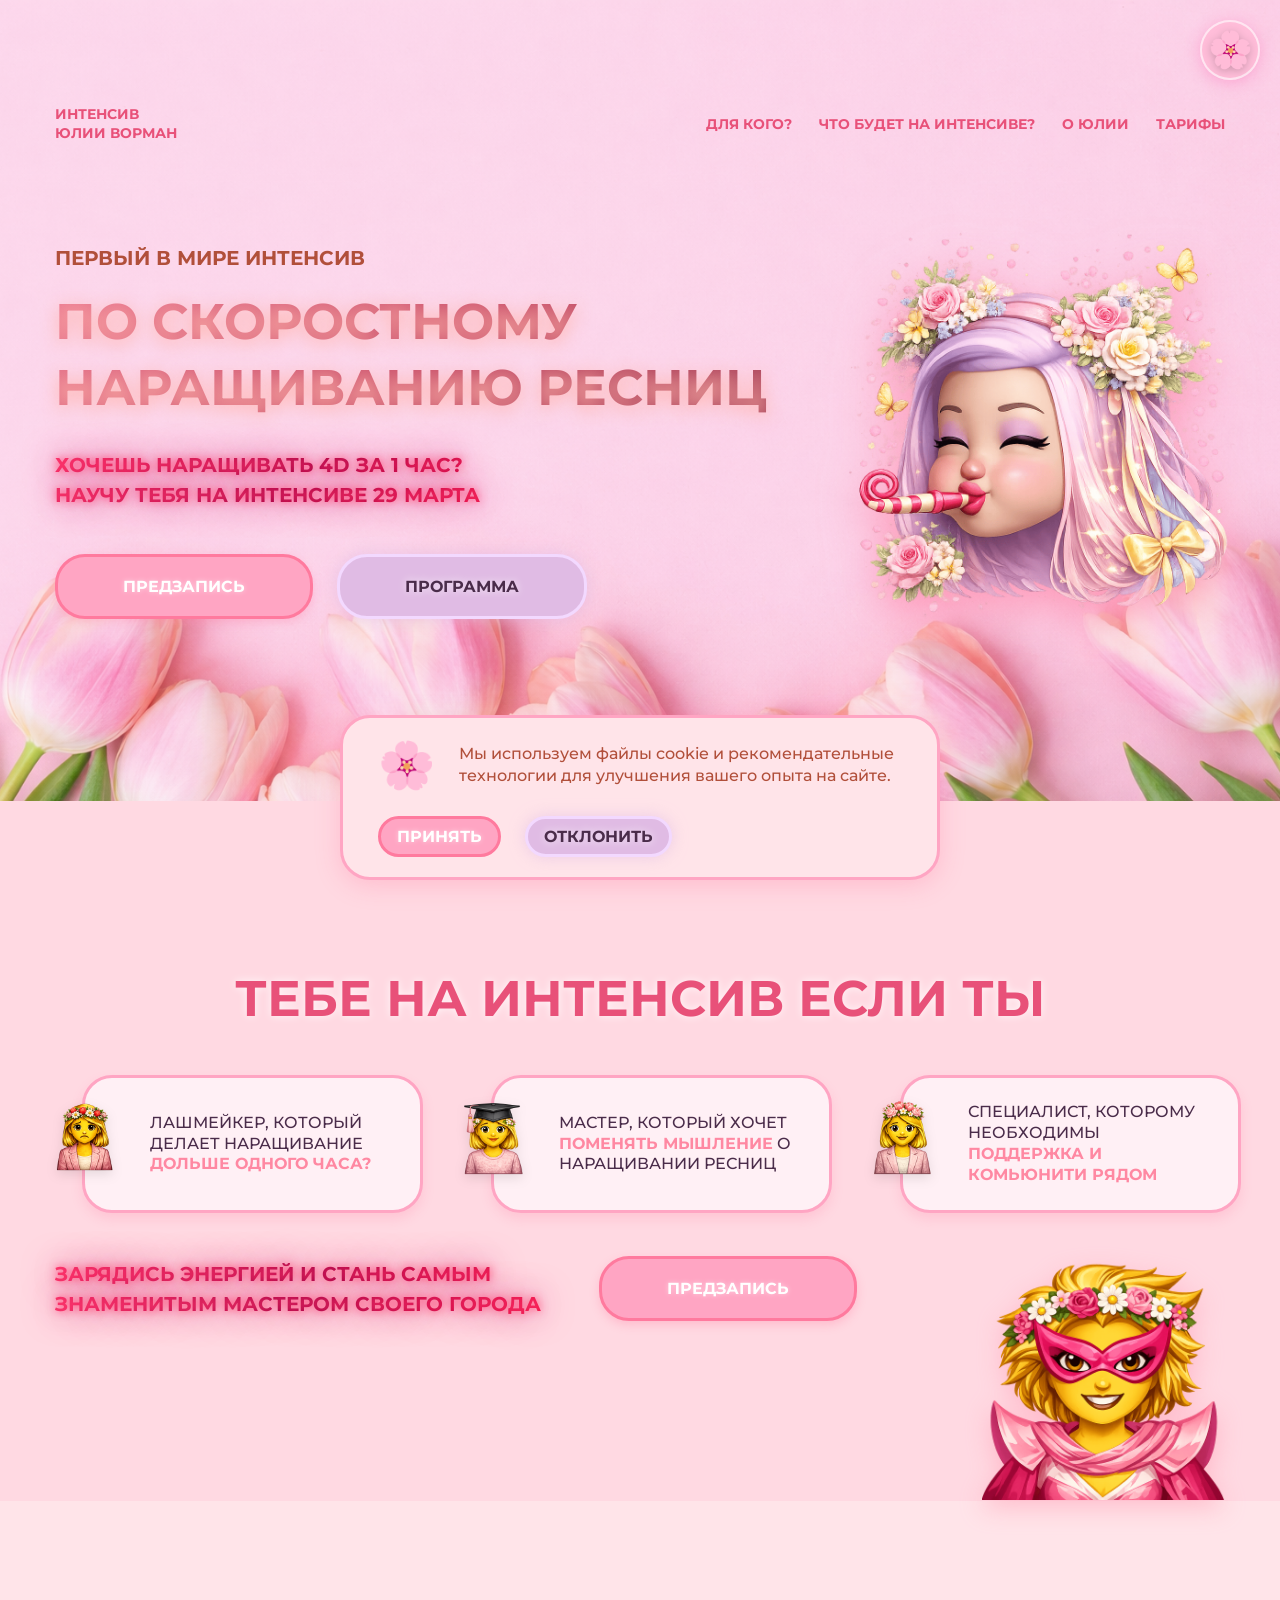
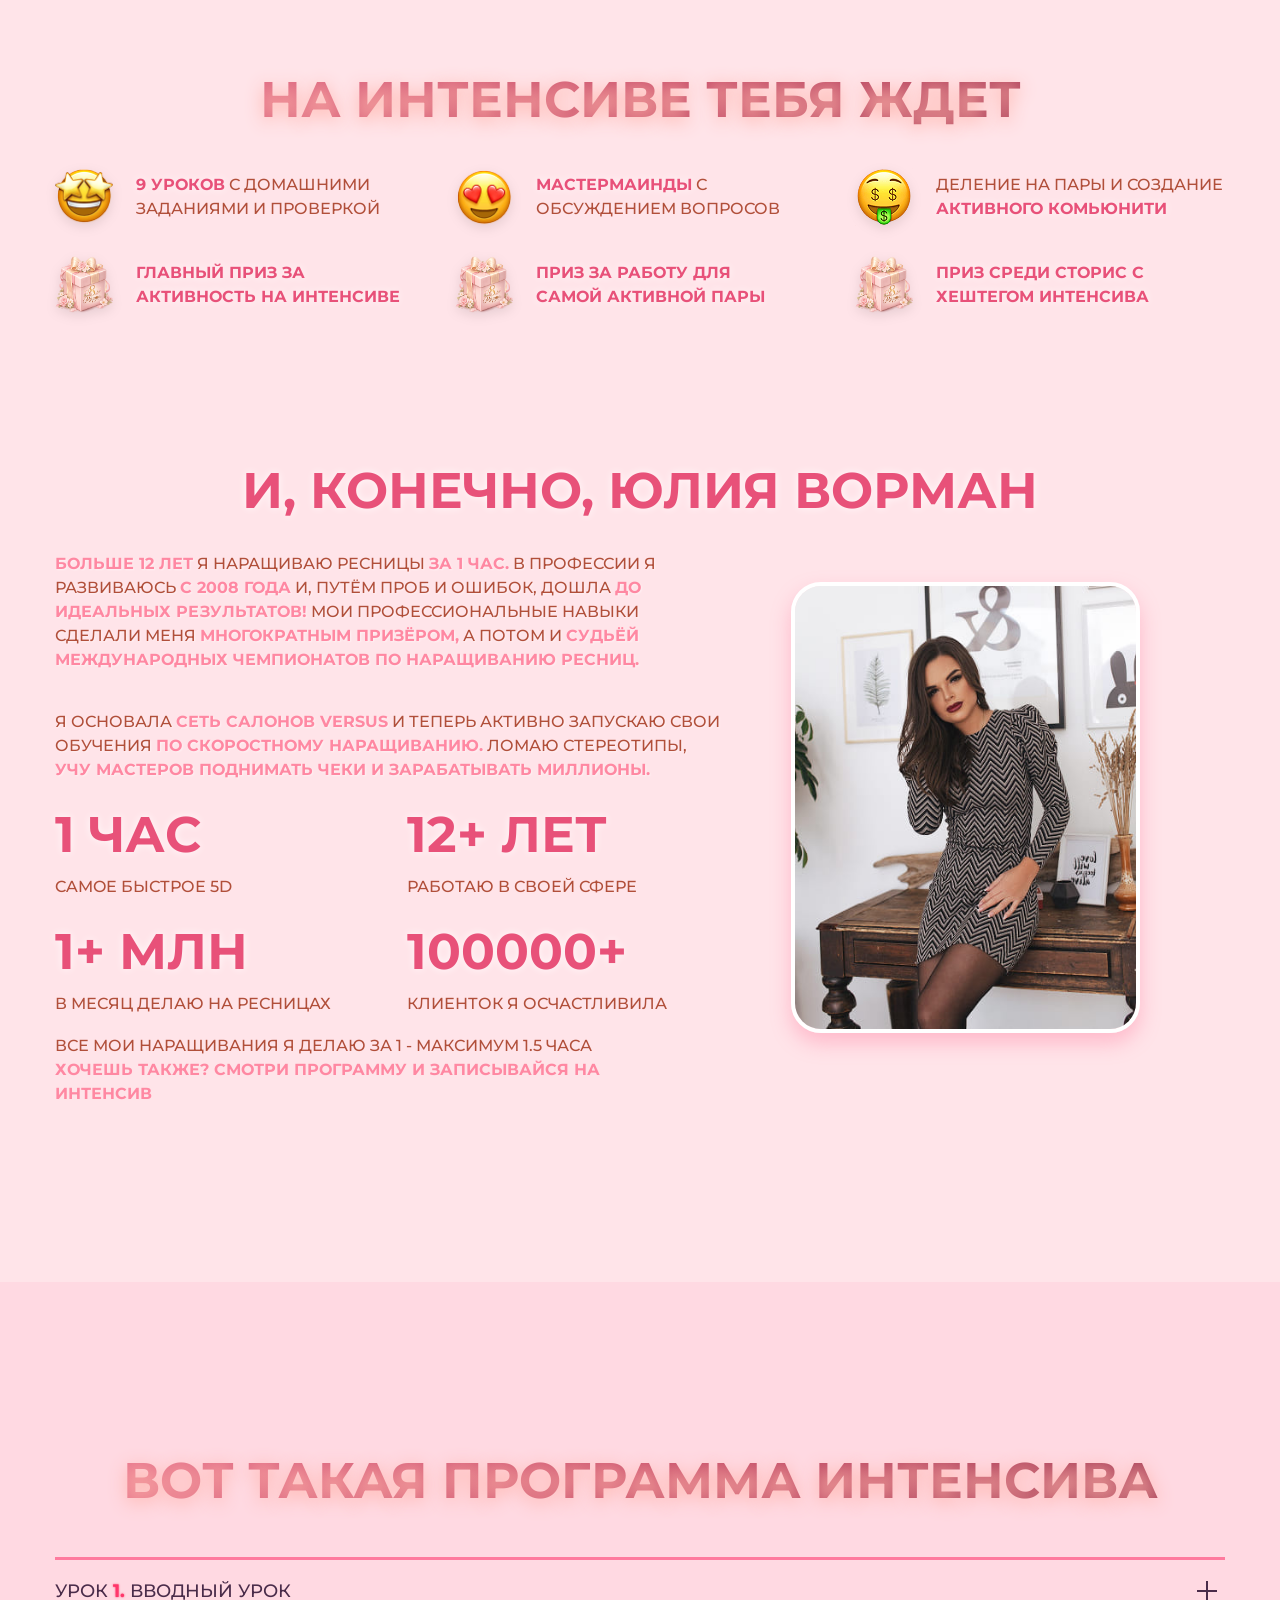
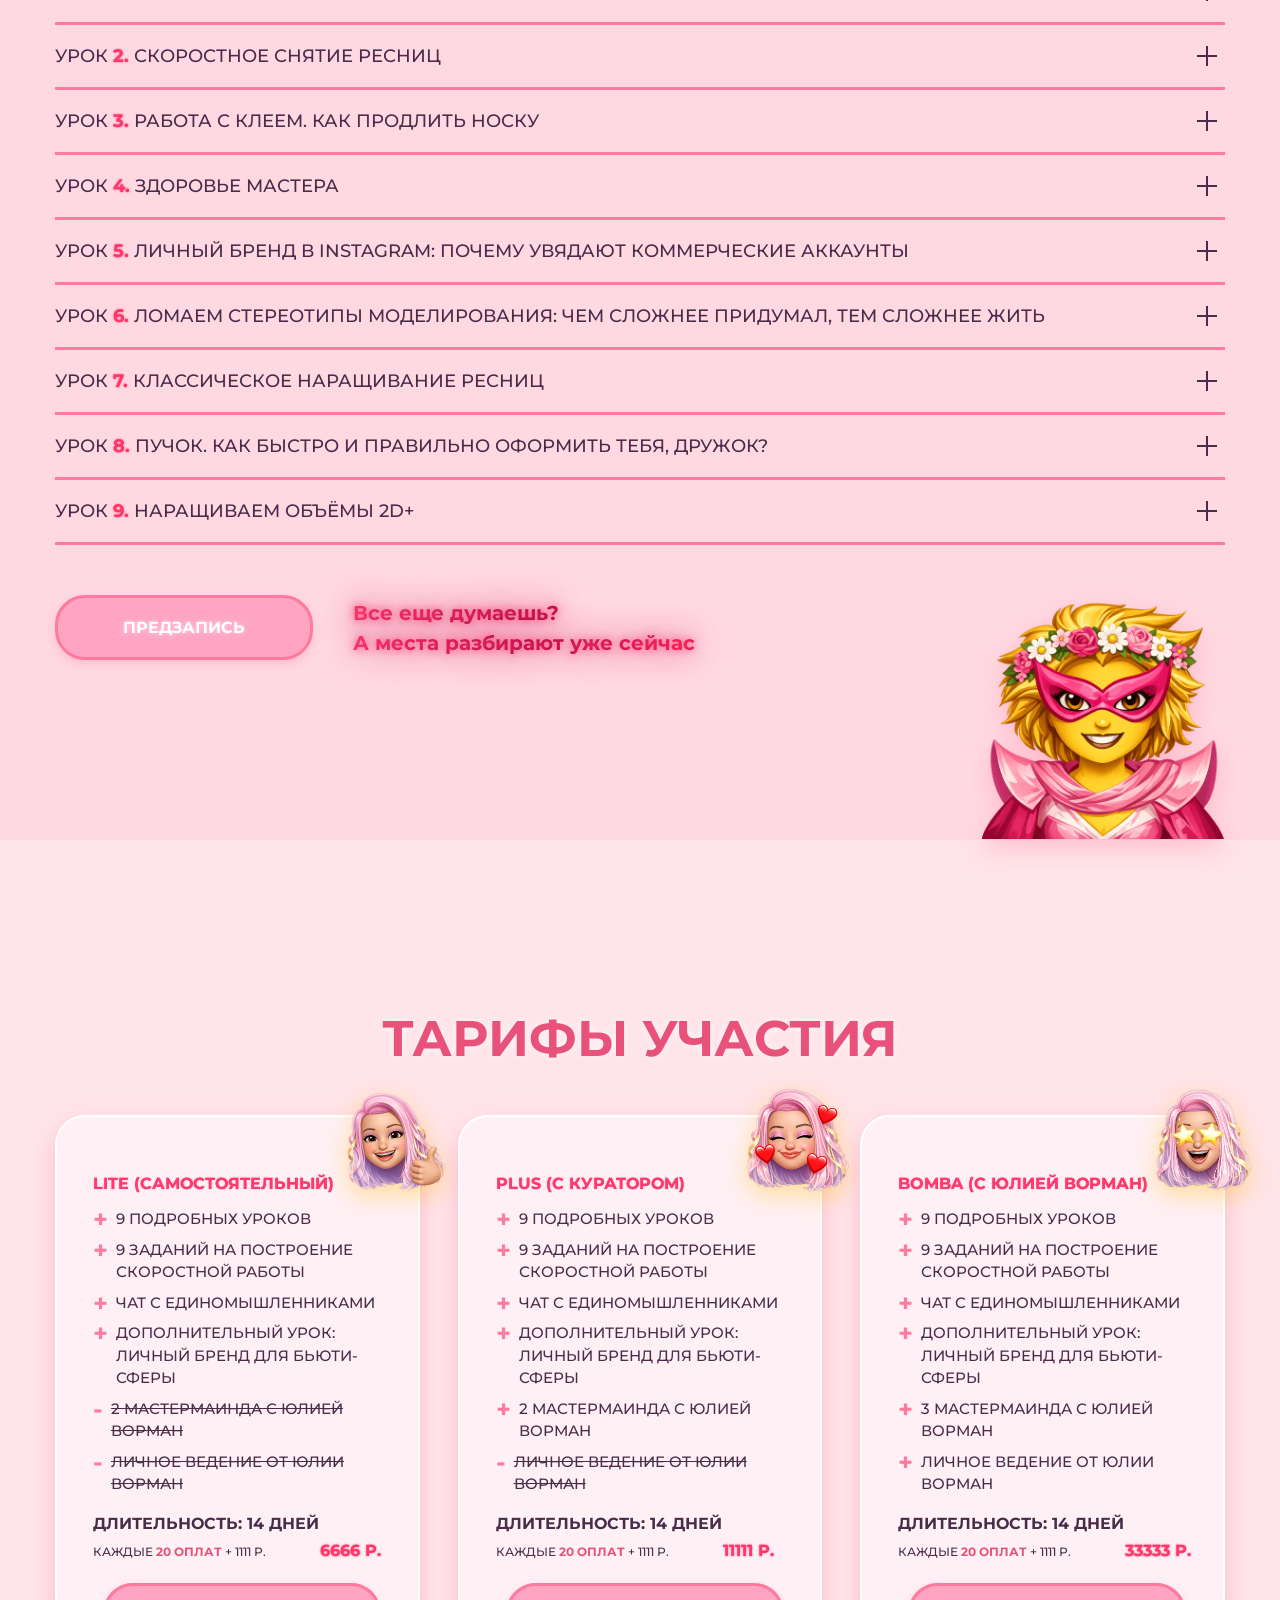
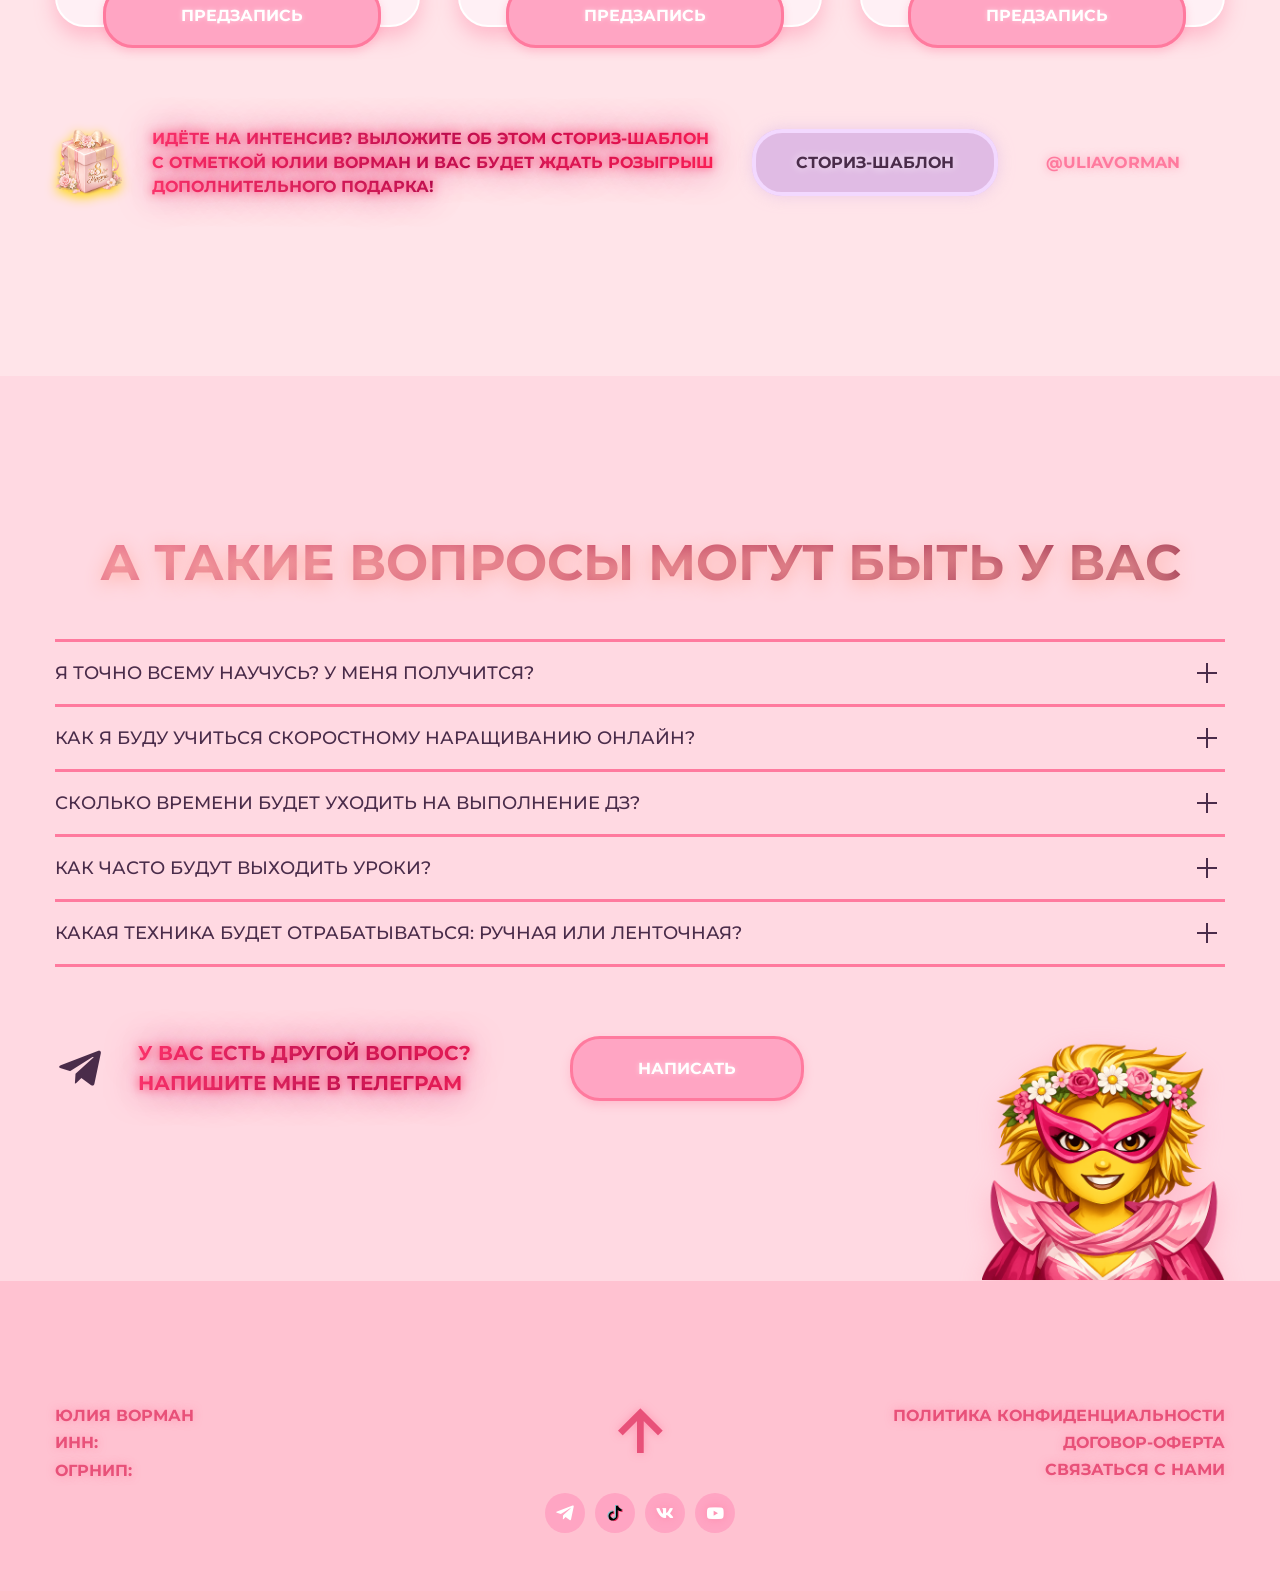
==== index.html @ 2db83fdb "Initial commit" ====
<!DOCTYPE html>
<html lang="ru">
<head>
    <meta charset="UTF-8">
    <meta name="viewport" content="width=device-width, initial-scale=1.0, viewport-fit=cover">

    <!-- Для iOS -->
    <meta name="apple-mobile-web-app-capable" content="yes">
    <meta name="apple-mobile-web-app-status-bar-style" content="black-translucent">
    
    <!-- Для Android -->
    <meta name="theme-color" content="#FCD6EC" media="(prefers-color-scheme: light)">
    <meta name="theme-color" content="#FCD6EC" media="(prefers-color-scheme: dark)">

    <title>Онлайн-интенсив по наращиванию ресниц</title>

    <!-- Favicon -->
    <link rel="icon" type="image/png" href="./images/icons/favicon-96x96.png" sizes="96x96" />
    <link rel="icon" type="image/svg+xml" href="./images/icons/favicon.svg" />
    <link rel="shortcut icon" href="./images/icons/favicon.ico" />
    <link rel="apple-touch-icon" sizes="180x180" href="./images/icons/apple-touch-icon.png" />
    <link rel="manifest" href="./images/icons/site.webmanifest" />

    <!-- Для иконок с сайта Boxicons -->
    <link href='https://unpkg.com/boxicons@2.1.4/css/boxicons.min.css' rel='stylesheet'>
    
    <!-- Подключенные файлы CSS -->
    <link rel="stylesheet" href="css/style.css">
    <link rel="stylesheet" href="css/media.css">
</head>
<body>

    <!-- Анимация загрузки -->
    <div class="preloader">
        <div class="mascara-container">
            
            <div class="mascara-bottle"></div>
            
            
            <div class="mascara-cap"></div>
            
            
            <div class="mascara-brush">
                <div class="brush-handle">
                    <div class="brush-head"></div>
                    <div class="brush-bristles"></div>
                </div>
            </div>
            
            
            <div class="mascara-drops">
                <div class="drop"></div>
                <div class="drop"></div>
                <div class="drop"></div>
            </div>
            
            
            <div class="loading-text">Наносим тушь...</div>
        </div>
    </div>

    <div class="background-image">
        <div class="image-overlay"></div>
    </div>

    <!-- Шапка -->
    <header class="header" id="header">
        <div class="container">
            <div class="header__wrapper">
                <div class="header__logo">
                    <a href="index.html" class="logo">Интенсив <br class="br"> Юлии Ворман</a>
                </div>

                <!-- Бургер-меню с SVG -->
                <button class="burger-menu" id="burgerMenu" aria-label="Открыть меню">
                    <!-- SVG для меню (бургер) -->
                    <svg class="burger-icon menu-icon" xmlns="http://www.w3.org/2000/svg" height="24" viewBox="0 -960 960 960" width="24">
                        <path d="M120-240v-80h720v80H120Zm0-200v-80h720v80H120Zm0-200v-80h720v80H120Z"/>
                    </svg>
                
                    <!-- SVG для закрытия (крестик) -->
                    <svg class="burger-icon close-icon" xmlns="http://www.w3.org/2000/svg" height="24" viewBox="0 -960 960 960" width="24">
                        <path d="m256-200-56-56 224-224-224-224 56-56 224 224 224-224 56 56-224 224 224 224-56 56-224-224-224 224Z"/>
                    </svg>
                </button>

                <nav class="nav">
                    <ul class="nav__menu">
                        <li class="nav__list"><a href="#for-whom" class="nav__item">Для кого?</a></li>
                        <li class="nav__list"><a href="#program" class="nav__item">Что будет на интенсиве?</a></li>
                        <li class="nav__list"><a href="#about" class="nav__item">О Юлии</a></li>
                        <li class="nav__list"><a href="#pricing" class="nav__item">Тарифы</a></li>
                    </ul>
                </nav>
            </div>
        </div>
    </header>
        
    <!-- Главный экран -->
    <section class="banner">
        <div class="container">
            <div class="banner__info">
                <p class="banner__mini--title">Первый в мире интенсив</p>
                <h1 class="banner__title">По скоростному наращиванию ресниц</h1>
                <p class="banner__desc">Хочешь наращивать 4D за 1 час? Научу тебя на интенсиве 29 марта</p>
                <div class="btn__container">
                    <a href="#pricing" class="button" aria-label="Sign up">Предзапись</a>
                    <a href="#list__lessons" class="btn" aria-label="Program">Программа</a>
                </div>
            </div>

            <div class="banner__img">
                <img src="./images/main/main_MARCH_8_TH/banner_march_8th.png" alt="Happy__woman" class="images" width="1024" height="1024" loading="lazy">
            </div>
        </div>
    </section>
    
    <!-- Для кого? -->
    <section class="for-whom" id="for-whom">
        <div class="container">
            <div class="for-whom__content">
                <h2 class="for-whom__title">Тебе на интенсив если ты</h2>
                <div class="for-whom__content--item">
                
                    <!-- Карточка 1 -->
                    <div class="for-whom__card-wrapper">
                        <div class="for-whom__card">
                            <img src="./images/expectation/expectation_MARCH_8_TH/woman_frowning.png" alt="Печальная девушка" class="for-whom__images" width="84" height="84" loading="lazy">
                            <p class="for-whom__desc">Лашмейкер, который делает наращивание <span class="for-whom__span">дольше одного часа?</span>
                            </p>
                        </div>
                    </div>

                    <!-- Карточка 2 -->
                    <div class="for-whom__card-wrapper">
                        <div class="for-whom__card">
                            <img src="./images/expectation/expectation_MARCH_8_TH/woman_student.png" alt="Студентка" class="for-whom__images" width="84" height="84" loading="lazy">
                            <p class="for-whom__desc">Мастер, который хочет <span class="for-whom__span">поменять мышление</span> о наращивании ресниц
                            </p>
                        </div>
                    </div>

                    <!-- Карточка 3 -->
                    <div class="for-whom__card-wrapper">
                        <div class="for-whom__card">
                            <img src="./images/expectation/expectation_MARCH_8_TH/woman_office-worker.png" alt="Девушка, работающая в офисе" class="for-whom__images" width="84" height="84" loading="lazy">
                            <p class="for-whom__desc">Специалист, которому необходимы <span  class="for-whom__span">поддержка и комьюнити рядом</span>
                            </p>
                        </div>
                    </div>
                </div>
            </div>

            <div class="for-whom__content--items">
                <p class="for-whom__text">Зарядись энергией и стань самым знаменитым мастером своего города</p>
                <a href="#pricing" class="button__for-whom" aria-label="Sign up">Предзапись</a>
                <img src="./images/main/main_MARCH_8_TH/super_woman--march-8th.png" alt="Супер-девушка" class="super__woman--images" loading="lazy" width="243" height="243">
            </div>
        </div>
    </section>

    <!-- Что будет на интенсиве? -->
    <section class="program" id="program">
        <div class="container">
            <div class="program__content">
                <h2 class="program__content--title">На интенсиве тебя ждет</h2>
            
                <!-- ВСЕ элементы в одной grid-сетке -->
                <div class="program__content--menu">
                    <!-- Смайлы -->
                    <div class="program__content--list">
                        <img src="./images/expectation/star_struck.png" alt="Смайлик со звёздочками вместо глаз" class="program__images" width="58" height="58" loading="lazy">
                        <p class="program__desc"><span class="program__span">9 уроков</span> с домашними заданиями и проверкой</p>
                    </div>

                    <div class="program__content--list">
                        <img src="./images/expectation/smiling_with-heart-eyes.png" alt="Смайлик с влюблёнными глазами" class="program__images" width="58" height="58" loading="lazy">
                        <p class="program__desc"><span class="program__span">Мастермаинды</span> с обсуждением вопросов</p>
                    </div>

                    <div class="program__content--list">
                        <img src="./images/expectation/money_mouth-face.png" alt="Смайлик с долларами в глазах" class="program__images" width="58" height="58" loading="lazy">
                        <p class="program__desc">Деление на пары и создание <span class="program__span">активного комьюнити</span></p>
                    </div>

                    <!-- Подарки -->
                    <div class="program__content--list">
                        <img src="./images/pricing_plans/pricing_plans_MARCH_8_TH/gift.png" alt="Коробка подарок" class="program__images" width="58" height="58" loading="lazy">
                        <p class="program__desc"><span class="program__span">Главный приз за активность на интенсиве</span></p>
                    </div>

                    <div class="program__content--list">
                        <img src="./images/pricing_plans/pricing_plans_MARCH_8_TH/gift.png" alt="Коробка подарок" class="program__images" width="58" height="58" loading="lazy">
                        <p class="program__desc"><span class="program__span">Приз за работу для <br>самой активной пары</span></p>
                    </div>

                    <div class="program__content--list">
                        <img src="./images/pricing_plans/pricing_plans_MARCH_8_TH/gift.png" alt="Коробка подарок" class="program__images" width="58" height="58" loading="lazy">
                        <p class="program__desc"><span class="program__span">Приз среди сторис с хештегом интенсива</span></p>
                    </div>
                </div>
            </div>
        </div>
    </section>

    <!-- О Юлии Ворман -->
    <section class="about">
        <div class="container">
            <div class="about__content" id="about">
                <h2 class="about__title">И, конечно, Юлия Ворман</h2>
                <p class="about__text"><span class="about__text--span">Больше 12 лет</span> я наращиваю ресницы <span class="about__text--span">за 1 час.</span> В профессии я развиваюсь <span class="about__text--span">с 2008 года</span> и, путём проб и ошибок, дошла <span class="about__text--span">до идеальных результатов!</span> Мои профессиональные навыки сделали меня <span class="about__text--span">многократным призёром,</span> а потом и <span class="about__text--span">судьёй международных чемпионатов по наращиванию ресниц.</span></p>

                <p class="about__text--item">Я основала <span class="about__text--item--span">сеть салонов VERSUS</span> и теперь активно запускаю свои обучения <span class="about__text--item--span">по скоростному наращиванию.</span> Ломаю стереотипы, <span class="about__text--item--span">учу мастеров поднимать чеки и зарабатывать миллионы.</span></p>

                <div class="indicators">
                    <div class="row">
                        <div class="indicator">
                            <h4 class="indicator_title">1 ЧАС</h4>
                            <p class="indicator_text">CAMOE БЫСТРОЕ 5D</p>
                        </div>
            
                        <div class="indicator">
                            <h4 class="indicator_title">12+ ЛЕТ</h4>
                            <p class="indicator_text">РАБОТАЮ В СВОЕЙ СФЕРЕ</p>
                        </div>
                    </div>
        
                    <div class="row">
                        <div class="indicator">
                            <h4 class="indicator_title">1+ МЛН</h4>
                            <p class="indicator_text">В МЕСЯЦ ДЕЛАЮ НА РЕСНИЦАХ</p>
                        </div>
            
                        <div class="indicator">
                            <h4 class="indicator_title">100000+</h4>
                            <p class="indicator_text">КЛИЕНТОК Я ОСЧАСТЛИВИЛА</p>
                        </div>
                    </div>
                </div>

                <p class="about__text--footer">Все мои наращивания я делаю за 1 - максимум 1.5 часа <span class="about__text--footer--span"><br>Хочешь также? Смотри программу и записывайся на интенсив</span></p>
            </div>
            <img src="./images/main/Maria_Lyadova.jpg" alt="Maria_Lyadova" class="about__main--images" width="399" height="491" loading="lazy">
        </div>
    </section>

    <!-- Лист уроков интенсива -->
    <section class="list__lessons">
        <div class="container">
            <div class="list__lessons__content">
                <h2 class="list__lessons--title">Вот такая программа интенсива</h2>
            </div>

            <div class="accordion" id="list__lessons">
                
                <!-- Урок 1 -->
                <hr class="accordion-item1">
                <div class="accordion-item">
                    <input type="checkbox" id="lesson1" class="accordion-toggle">
                    <label for="lesson1" class="accordion-label">
                        <span class="lesson-title">Урок <span class="lesson--title--number">1.</span> Вводный урок</span>
                        <span class="icon"></span>
                    </label>
                    <div class="accordion-content">
                        <div class="content-wrapper">
                            <p>Проанализируем основные ошибки в оформлении профиля. <br>Научимся создавать качественную аватарку и понятную, привлекающую шапку. <br>Разберем, как организовать хайлайтсы, чтобы они работали на вас.</p>
                        </div>
                    </div>
                </div>
            
                <!-- Урок 2 -->
                <div class="accordion-item">
                    <input type="checkbox" id="lesson2" class="accordion-toggle">
                    <label for="lesson2" class="accordion-label">
                        <span class="lesson-title">Урок <span class="lesson--title--number">2.</span> Скоростное снятие ресниц</span>
                        <span class="icon"></span>
                    </label>
                    <div class="accordion-content">
                        <div class="content-wrapper">
                            <p>Изучим профессиональные средства для безопасного и быстрого снятия ресниц. <br>Освоим технику аккуратного удаления без повреждения натуральных ресниц. <br>Разберем алгоритм действий, который позволит тратить на процедуру минимум времени.</p>
                        </div>
                    </div>
                </div>
            
                <!-- Урок 3 -->
                <div class="accordion-item">
                    <input type="checkbox" id="lesson3" class="accordion-toggle">
                    <label for="lesson3" class="accordion-label">
                        <span class="lesson-title">Урок <span class="lesson--title--number">3.</span> Работа с клеем. Как продлить носку</span>
                        <span class="icon"></span>
                    </label>
                    <div class="accordion-content">
                        <div class="content-wrapper">
                            <p>Разберем виды клея: как выбрать идеальный состав под температуру и влажность в вашем кабинете. <br>Научимся правильной технике нанесения и дозировки клея, чтобы избежать склеек и обеспечить комфорт. <br>Изучим секреты подготовки натуральных ресниц, которые напрямую влияют на долговечность носки.</p>
                        </div>
                    </div>
                </div>
            
                <!-- Урок 4 -->
                <div class="accordion-item">
                    <input type="checkbox" id="lesson4" class="accordion-toggle">
                    <label for="lesson4" class="accordion-label">
                        <span class="lesson-title">Урок <span class="lesson--title--number">4.</span> Здоровье мастера</span>
                        <span class="icon"></span>
                    </label>
                    <div class="accordion-content">
                        <div class="content-wrapper">
                            <p>Составим эргономичное расписание, чтобы избежать выгорания и равномерно распределять нагрузку. <br>Разберем упражнения для разминки спины, шеи и кистей рук до, после и во время процедуры. <br>Поговорим о важности правильного освещения и организации рабочего места для сохранения зрения и осанки.</p>
                        </div>
                    </div>
                </div>
            
                <!-- Урок 5 -->
                <div class="accordion-item">
                    <input type="checkbox" id="lesson5" class="accordion-toggle">
                    <label for="lesson5" class="accordion-label">
                        <span class="lesson-title">Урок <span class="lesson--title--number">5.</span> Личный бренд В Instagram: почему увядают коммерческие аккаунты</span>
                        <span class="icon"></span>
                    </label>
                    <div class="accordion-content">
                        <div class="content-wrapper">
                            <p>Проанализируем главные ошибки: отсутствие личности в аккаунте и безликий контент. <br>Узнаем, как выстроить доверительные отношения с аудиторией через личную историю и экспертизу. <br>Научимся создавать контент-план, который отражает ваш уникальный подход к работе и привлекает идеальных клиентов.</p>
                        </div>
                    </div>
                </div>

                <!-- Урок 6 -->
                <div class="accordion-item">
                    <input type="checkbox" id="lesson6" class="accordion-toggle">
                    <label for="lesson6" class="accordion-label">
                        <span class="lesson-title">Урок <span class="lesson--title--number">6.</span> Ломаем стереотипы моделирования: чем сложнее придумал, тем сложнее жить</span>
                        <span class="icon"></span>
                    </label>
                    <div class="accordion-content">
                        <div class="content-wrapper">
                            <p>Убедимся, что красиво — не значит сложно: как простота в моделировании выигрывает у вычурных дизайнов. <br>Научимся работать с природными данными клиента, чтобы подчеркнуть достоинства, а не маскировать их. <br>Разберем несколько универсальных и эффектных моделей, которые экономят время и всегда смотрятся выигрышно.</p>
                        </div>
                    </div>
                </div>

                <!-- Урок 7 -->
                <div class="accordion-item">
                    <input type="checkbox" id="lesson7" class="accordion-toggle">
                    <label for="lesson7" class="accordion-label">
                        <span class="lesson-title">Урок <span class="lesson--title--number">7.</span> Классическое наращивание ресниц</span>
                        <span class="icon"></span>
                    </label>
                    <div class="accordion-content">
                        <div class="content-wrapper">
                            <p>Отточим идеальную технику изоляции: отработаем движения до автоматизма для безупречного результата. <br>Разберем правила подбора длины и толщины реснички под природные данные клиента. <br>Узнаем, как добиться максимальной чистоты и аккуратности в классическом наращивании, которая ценится больше всего.</p>
                        </div>
                    </div>
                </div>
            
                <!-- Урок 8 -->
                <div class="accordion-item">
                    <input type="checkbox" id="lesson8" class="accordion-toggle">
                    <label for="lesson8" class="accordion-label">
                        <span class="lesson-title">Урок <span class="lesson--title--number">8.</span> Пучок. Как быстро и правильно оформить тебя, дружок?</span>
                        <span class="icon"></span>
                    </label>
                    <div class="accordion-content">
                        <div class="content-wrapper">
                            <p>Освоим несколько техник быстрого формирования ровного и аккуратного пучка без растрепывания. <br>Разберем частые ошибки при работе с объемом, которые приводят к склейкам и дискомфорту. <br>Научимся правильно подбирать пучки по длине и изгибу для создания гармоничного и естественного взгляда.</p>
                        </div>
                    </div>
                </div>
            
                <!-- Урок 9 -->
                <div class="accordion-item">
                    <input type="checkbox" id="lesson9" class="accordion-toggle">
                    <label for="lesson9" class="accordion-label">
                        <span class="lesson-title">Урок <span class="lesson--title--number">9.</span> Наращиваем объёмы 2D+</span>
                        <span class="icon"></span>
                    </label>
                    <div class="accordion-content">
                        <div class="content-wrapper">
                            <p>Узнаем, как работать с несколькими ресничками одновременно, сохраняя идеальную изоляцию и легкость. <br>Разберем схемы постановки объемов для разных форм глаз, чтобы результат выглядел опрятно. <br>Научимся контролировать расход материалов и время процедуры, чтобы работа с объемами была рентабельной.</p>
                        </div>
                    </div>
                </div>
            </div>

            <div class="list__lessons__content--items">
                <a href="#pricing" class="button__for-whom" aria-label="Sign up">Предзапись</a>
                <p class="list__lessons__desc">Все еще думаешь? <br> А места разбирают уже сейчас</p>
                <img src="./images/main/main_MARCH_8_TH/super_woman--march-8th.png" alt="Супер-девушка" class="super__woman--images" loading="lazy" width="243" height="243">
            </div>
        </div>
    </section>

    <!-- Тарифы -->
    <section class="pricing">
        <div class="container">
            <div class="pricing__content">
                <h2 class="pricing__title">Тарифы участия</h2>
            </div>
            <div class="pricing__content--item">
                <div class="pricing__content__card--wrapper">
                    <div class="pricing__content--card" id="pricing">
                        <h3 class="pricing__content__card--title">Lite (самостоятельный)</h3>
                        <p class="pricing__content--desc"><span class="pricing__content--span">+</span> 9 подробных уроков</p>

                        <p class="pricing__content--desc"><span class="pricing__content--span">+</span> 9 заданий на построение скоростной работы</p>

                        <p class="pricing__content--desc"><span class="pricing__content--span">+</span> чат с единомышленниками</p>

                        <p class="pricing__content--desc"><span class="pricing__content--span">+</span> дополнительный урок: личный бренд для бьюти-сферы</p>

                        <p class="pricing__content--desc"><span class="pricing__content--span">-</span> <s>2 мастермаинда с Юлией Ворман</s></p>

                        <p class="pricing__content--desc"><span class="pricing__content--span">-</span> <s>личное ведение от Юлии Ворман</s></p>

                        <p class="pricing__content--duration">Длительность: 14 дней</p>
                        <div class="pricing__price-block">
                            <p class="pricing__content--condition">Каждые <span class="pricing__content__condition--span"> 20 оплат</span> + 1111 Р.</p>
                            <p class="pricing__content--price"><strong>6666 Р.</strong></p>
                        </div>
                        <div class="pricing__button-spacer"><a href="pre_recording.html?tariff=lite" class="pricing__content--button" target="_blank">Предзапись</a></div>
                        <img src="./images/pricing_plans/pricing_plans_MARCH_8_TH/woman_with-class-face.png" alt="woman_with-class-face" class="pricing__content--images" loading="lazy" width="128" height="128">
                    </div>

                    <div class="pricing__content--card">
                        <h3 class="pricing__content__card--title">Plus (с куратором)</h3>
                        <p class="pricing__content--desc"><span class="pricing__content--span">+</span> 9 подробных уроков</p>

                        <p class="pricing__content--desc"><span class="pricing__content--span">+</span> 9 заданий на построение скоростной работы</p>

                        <p class="pricing__content--desc"><span class="pricing__content--span">+</span> чат с единомышленниками</p>

                        <p class="pricing__content--desc"><span class="pricing__content--span">+</span> дополнительный урок: личный бренд для бьюти-сферы</p>

                        <p class="pricing__content--desc"><span class="pricing__content--span">+</span> 2 мастермаинда с Юлией Ворман</p>

                        <p class="pricing__content--desc"><span class="pricing__content--span">-</span> <s>личное ведение от Юлии Ворман</s></p>

                        <p class="pricing__content--duration">Длительность: 14 дней</p>
                        <div class="pricing__price-block">
                            <p class="pricing__content--condition">Каждые <span class="pricing__content__condition--span"> 20 оплат</span> + 1111 Р.</p>
                            <p class="pricing__content--price"><strong>11111 Р.</strong></p>
                        </div>
                        <div class="pricing__button-spacer"><a href="pre_recording.html?tariff=plus" class="pricing__content--button" target="_blank">Предзапись</a></div>
                        <img src="./images/pricing_plans/pricing_plans_MARCH_8_TH/woman_with-heart-eyes.png" alt="woman_with-heart-eyes" class="pricing__content--images" loading="lazy" width="128" height="128">
                    </div>

                    <div class="pricing__content--card">
                        <h3 class="pricing__content__card--title">Bomba (с Юлией Ворман)</h3>
                        <p class="pricing__content--desc"><span class="pricing__content--span">+</span> 9 подробных уроков</p>

                        <p class="pricing__content--desc"><span class="pricing__content--span">+</span> 9 заданий на построение скоростной работы</p>

                        <p class="pricing__content--desc"><span class="pricing__content--span">+</span> чат с единомышленниками</p>

                        <p class="pricing__content--desc"><span class="pricing__content--span">+</span> дополнительный урок: личный бренд для бьюти-сферы</p>

                        <p class="pricing__content--desc"><span class="pricing__content--span">+</span> 3 мастермаинда с Юлией Ворман</p>

                        <p class="pricing__content--desc"><span class="pricing__content--span">+</span> личное ведение от Юлии Ворман</p>

                        <p class="pricing__content--duration">Длительность: 14 дней<p>
                        <div class="pricing__price-block">
                            <p class="pricing__content--condition">Каждые <span class="pricing__content__condition--span"> 20 оплат</span> + 1111 Р.</p>
                            <p class="pricing__content--price"><strong>33333 Р.</strong></p>
                        </div>
                        <div class="pricing__button-spacer"><a href="pre_recording.html?tariff=bomba" class="pricing__content--button" target="_blank">Предзапись</a></div>
    
                        <img src="./images/pricing_plans/pricing_plans_MARCH_8_TH/woman_with-star_stuck-face.png" alt="woman_with-star_stuck-face" class="pricing__content--images" loading="lazy" width="128" height="128">
                    </div>
                </div>
            </div>
            <div class="pricing__content--stories">
                <img src="./images/pricing_plans/pricing_plans_MARCH_8_TH/gift.png" alt="Gift" class="pricing__content__images--gift" loading="lazy" width="66" height="66">
                <p class="pricing__content__stories--text">Идёте на интенсив? Выложите об этом сториз-шаблон с отметкой Юлии Ворман и вас будет ждать розыгрыш дополнительного подарка!</p>
                
                <div class="container__stories">
                    <a href="https://vk.com/uliavorman" class="btn__stories" aria-label="Stories-pattern" target="_blank">сториз-шаблон</a>
                    <a href="https://web.telegram.org/a/#382155805" class="short__name" target="_blank">@ULIAVORMAN</a>
                </div>
            </div>
        </div>
    </section>

    <!-- А такие вопросы могут возникнуть у вас -->
    <section class="questions">
        <div class="container">
            <div class="questions__content">
                <h2 class="questions__title">А такие вопросы могут быть у вас</h2>
            </div>

            <div class="questions__accordion" id="list__questions">
                
                <!-- Вопрос 1 -->
                <hr class="accordion-item1">
                <div class="accordion-item">
                    <input type="checkbox" id="question1" class="accordion-toggle">
                    <label for="question1" class="accordion-label">
                        <span class="question-title">Я точно всему научусь? У меня получится?</span>
                        <span class="icon"></span>
                    </label>
                    <div class="accordion-content">
                        <div class="content-wrapper">
                            <p>Да, конечно, если будешь выполнять все домашние задания в моменте, так же будешь действовать всем указаниям, потому что все очень важно. Так же мы поможем и направим для поисков своего предназначения с помощью нашего ведущего астролога.</p>
                        </div>
                    </div>
                </div>
            
                <!-- Вопрос 2 -->
                <div class="accordion-item">
                    <input type="checkbox" id="question2" class="accordion-toggle">
                    <label for="question2" class="accordion-label">
                        <span class="question-title">Как я буду учиться скоростному наращиванию онлайн?</span>
                        <span class="icon"></span>
                    </label>
                    <div class="accordion-content">
                        <div class="content-wrapper">
                            <p>Обучение проходит онлайн в личном кабинете: изучаешь уроки, выполняешь практические задания на моделях и отправляешь нам на проверку. Мы даем обратную связь, исправляем ошибки и помогаем на каждом этапе. Для результата важно следовать рекомендациям и делать задания вовремя. Дополнительно поддержим твое развитие через консультации астролога для раскрытия потенциала.</p>
                        </div>
                    </div>
                </div>
            
                <!-- Вопрос 3 -->
                <div class="accordion-item">
                    <input type="checkbox" id="question3" class="accordion-toggle">
                    <label for="question3" class="accordion-label">
                        <span class="question-title">Сколько времени будет уходить на выполнение дз?</span>
                        <span class="icon"></span>
                    </label>
                    <div class="accordion-content">
                        <div class="content-wrapper">
                            <p>На каждый урок, для выполнения дз будут предоставлены сутки.</p>
                        </div>
                    </div>
                </div>
            
                <!-- Вопрос 4 -->
                <div class="accordion-item">
                    <input type="checkbox" id="question4" class="accordion-toggle">
                    <label for="question4" class="accordion-label">
                        <span class="question-title">Как часто будут выходить уроки?</span>
                        <span class="icon"></span>
                    </label>
                    <div class="accordion-content">
                        <div class="content-wrapper">
                            <p>Каждый урок будет выходить в 12:00 (мск) Каждый день.</p>
                        </div>
                    </div>
                </div>
            
                <!-- Вопрос 5 -->
                <div class="accordion-item">
                    <input type="checkbox" id="question5" class="accordion-toggle">
                    <label for="question5" class="accordion-label">
                        <span class="question-title">Какая техника будет отрабатываться: ручная или ленточная?</span>
                        <span class="icon"></span>
                    </label>
                    <div class="accordion-content">
                        <div class="content-wrapper">
                            <p>Отрабатывается ручная техника — это золотой стандарт для качественного и долговечного наращивания. Ленточная техника (пучками) изучается отдельно как дополнительный навык, но в основе обучения — мастерство ручного Volume. Такой подход гарантирует безупречный результат и профессиональный рост.</p>
                        </div>
                    </div>
                </div>
            </div>
            <div class="for-whom__content--items">
                <a href="https://web.telegram.org/a/#382155805" target="_blank"><i class='bx bxl-telegram'></i></a>
                <p class="questions__text">У вас есть другой вопрос? Напишите мне в телеграм</p>
                <a href="https://web.telegram.org/a/#382155805" class="button__for-whom" aria-label="Write" target="_blank">Написать</a>
                <img src="./images/main/main_MARCH_8_TH/super_woman--march-8th.png" alt="Супер-девушка" class="super__woman--images" loading="lazy"
                width="243" height="243">
            </div>
        </div>
    </section>

    <!-- Подвал -->
    <footer class="footer">
        <div class="container">
            <div class="footer__content">
                <!-- Левый блок -->
                <div class="footer__content--item">
                    <a href="index.html" class="footer__logo">Юлия Ворман</a>
                    <p class="inn">ИНН:</p>
                    <p class="ORRNIP">ОГРНИП:</p>
                </div>

                <!-- Центральный блок со стрелкой и иконками -->
                <div class="footer__center">
                    <!-- Стрелка вверх -->
                    <div class="up__button">
                        <a href="#header" class="up__link">
                            <i class='bx bx-up-arrow-alt'></i>
                        </a>
                    </div>
                
                    <!-- Иконки соцсетей -->
                    <div class="social__icons">
                        <a href="https://web.telegram.org/a/#382155805" class="telegram" target="_blank">
                            <?xml version="1.0" encoding="utf-8"?><!-- Uploaded to: SVG Repo, www.svgrepo.com, Generator: SVG Repo Mixer Tools -->
                            <svg fill="#FFFFFF" width="20px" height="20px" viewBox="0 0 32 32" xmlns="http://www.w3.org/2000/svg">
                                <path d="M29.919 6.163l-4.225 19.925c-0.319 1.406-1.15 1.756-2.331 1.094l-6.438-4.744-3.106 2.988c-0.344 0.344-0.631 0.631-1.294 0.631l0.463-6.556 11.931-10.781c0.519-0.462-0.113-0.719-0.806-0.256l-14.75 9.288-6.35-1.988c-1.381-0.431-1.406-1.381 0.288-2.044l24.837-9.569c1.15-0.431 2.156 0.256 1.781 2.013z"/>
                            </svg>
                        </a>

                        <a href="https://www.tiktok.com/@ulia_vorman?_t=ZS-8zpLGeSIM48&_r=1" class="tik_tok" target="_blank">
                            <?xml version="1.0" encoding="utf-8"?><!-- Uploaded to: SVG Repo, www.svgrepo.com, Generator: SVG Repo Mixer Tools -->
                            <svg width="20px" height="20px" viewBox="0 0 32 32" fill="none" xmlns="http://www.w3.org/2000/svg">
                                <path d="M8.45095 19.7926C8.60723 18.4987 9.1379 17.7743 10.1379 17.0317C11.5688 16.0259 13.3561 16.5948 13.3561 16.5948V13.2197C13.7907 13.2085 14.2254 13.2343 14.6551 13.2966V17.6401C14.6551 17.6401 12.8683 17.0712 11.4375 18.0775C10.438 18.8196 9.90623 19.5446 9.7505 20.8385C9.74562 21.5411 9.87747 22.4595 10.4847 23.2536C10.3345 23.1766 10.1815 23.0889 10.0256 22.9905C8.68807 22.0923 8.44444 20.7449 8.45095 19.7926ZM22.0352 6.97898C21.0509 5.90039 20.6786 4.81139 20.5441 4.04639H21.7823C21.7823 4.04639 21.5354 6.05224 23.3347 8.02482L23.3597 8.05134C22.8747 7.7463 22.43 7.38624 22.0352 6.97898ZM28 10.0369V14.293C28 14.293 26.42 14.2312 25.2507 13.9337C23.6179 13.5176 22.5685 12.8795 22.5685 12.8795C22.5685 12.8795 21.8436 12.4245 21.785 12.3928V21.1817C21.785 21.6711 21.651 22.8932 21.2424 23.9125C20.709 25.246 19.8859 26.1212 19.7345 26.3001C19.7345 26.3001 18.7334 27.4832 16.9672 28.28C15.3752 28.9987 13.9774 28.9805 13.5596 28.9987C13.5596 28.9987 11.1434 29.0944 8.96915 27.6814C8.49898 27.3699 8.06011 27.0172 7.6582 26.6277L7.66906 26.6355C9.84383 28.0485 12.2595 27.9528 12.2595 27.9528C12.6779 27.9346 14.0756 27.9528 15.6671 27.2341C17.4317 26.4374 18.4344 25.2543 18.4344 25.2543C18.5842 25.0754 19.4111 24.2001 19.9423 22.8662C20.3498 21.8474 20.4849 20.6247 20.4849 20.1354V11.3475C20.5435 11.3797 21.2679 11.8347 21.2679 11.8347C21.2679 11.8347 22.3179 12.4734 23.9506 12.8889C25.1204 13.1864 26.7 13.2483 26.7 13.2483V9.91314C27.2404 10.0343 27.7011 10.0671 28 10.0369Z" fill="#EE1D52"/>
                                <path d="M26.7009 9.91314V13.2472C26.7009 13.2472 25.1213 13.1853 23.9515 12.8879C22.3188 12.4718 21.2688 11.8337 21.2688 11.8337C21.2688 11.8337 20.5444 11.3787 20.4858 11.3464V20.1364C20.4858 20.6258 20.3518 21.8484 19.9432 22.8672C19.4098 24.2012 18.5867 25.0764 18.4353 25.2553C18.4353 25.2553 17.4337 26.4384 15.668 27.2352C14.0765 27.9539 12.6788 27.9357 12.2604 27.9539C12.2604 27.9539 9.84473 28.0496 7.66995 26.6366L7.6591 26.6288C7.42949 26.4064 7.21336 26.1717 7.01177 25.9257C6.31777 25.0795 5.89237 24.0789 5.78547 23.7934C5.78529 23.7922 5.78529 23.791 5.78547 23.7898C5.61347 23.2937 5.25209 22.1022 5.30147 20.9482C5.38883 18.9122 6.10507 17.6625 6.29444 17.3494C6.79597 16.4957 7.44828 15.7318 8.22233 15.0919C8.90538 14.5396 9.6796 14.1002 10.5132 13.7917C11.4144 13.4295 12.3794 13.2353 13.3565 13.2197V16.5948C13.3565 16.5948 11.5691 16.028 10.1388 17.0317C9.13879 17.7743 8.60812 18.4987 8.45185 19.7926C8.44534 20.7449 8.68897 22.0923 10.0254 22.991C10.1813 23.0898 10.3343 23.1775 10.4845 23.2541C10.7179 23.5576 11.0021 23.8221 11.3255 24.0368C12.631 24.8632 13.7249 24.9209 15.1238 24.3842C16.0565 24.0254 16.7586 23.2167 17.0842 22.3206C17.2888 21.7611 17.2861 21.1978 17.2861 20.6154V4.04639H20.5417C20.6763 4.81139 21.0485 5.90039 22.0328 6.97898C22.4276 7.38624 22.8724 7.7463 23.3573 8.05134C23.5006 8.19955 24.2331 8.93231 25.1734 9.38216C25.6596 9.61469 26.1722 9.79285 26.7009 9.91314Z" fill="#000000"/>
                                <path d="M4.48926 22.7568V22.7594L4.57004 22.9784C4.56076 22.9529 4.53074 22.8754 4.48926 22.7568Z" fill="#69C9D0"/>
                                <path d="M10.5128 13.7916C9.67919 14.1002 8.90498 14.5396 8.22192 15.0918C7.44763 15.7332 6.79548 16.4987 6.29458 17.354C6.10521 17.6661 5.38897 18.9168 5.30161 20.9528C5.25223 22.1068 5.61361 23.2983 5.78561 23.7944C5.78543 23.7956 5.78543 23.7968 5.78561 23.798C5.89413 24.081 6.31791 25.0815 7.01191 25.9303C7.2135 26.1763 7.42963 26.4111 7.65924 26.6334C6.92357 26.1457 6.26746 25.5562 5.71236 24.8839C5.02433 24.0451 4.60001 23.0549 4.48932 22.7626C4.48919 22.7605 4.48919 22.7584 4.48932 22.7564V22.7527C4.31677 22.2571 3.95431 21.0651 4.00477 19.9096C4.09213 17.8736 4.80838 16.6239 4.99775 16.3108C5.4985 15.4553 6.15067 14.6898 6.92509 14.0486C7.608 13.4961 8.38225 13.0567 9.21598 12.7484C9.73602 12.5416 10.2778 12.3891 10.8319 12.2934C11.6669 12.1537 12.5198 12.1415 13.3588 12.2575V13.2196C12.3808 13.2349 11.4148 13.4291 10.5128 13.7916Z" fill="#69C9D0"/>
                                <path d="M20.5438 4.04635H17.2881V20.6159C17.2881 21.1983 17.2881 21.76 17.0863 22.3211C16.7575 23.2167 16.058 24.0253 15.1258 24.3842C13.7265 24.923 12.6326 24.8632 11.3276 24.0368C11.0036 23.823 10.7187 23.5594 10.4844 23.2567C11.5962 23.8251 12.5913 23.8152 13.8241 23.341C14.7558 22.9821 15.4563 22.1734 15.784 21.2774C15.9891 20.7178 15.9864 20.1546 15.9864 19.5726V3H20.4819C20.4819 3 20.4315 3.41188 20.5438 4.04635ZM26.7002 8.99104V9.9131C26.1725 9.79263 25.6609 9.61447 25.1755 9.38213C24.2352 8.93228 23.5026 8.19952 23.3594 8.0513C23.5256 8.1559 23.6981 8.25106 23.8759 8.33629C25.0192 8.88339 26.1451 9.04669 26.7002 8.99104Z" fill="#69C9D0"/>
                            </svg>
                        </a>

                        <a href="https://vk.com/uliavorman" class="vk" target="_blank">
                            <i class='bx bxl-vk'></i>
                        </a>

                        <a href="https://www.youtube.com/@uliavorman" class="youtube" target="_blank">
                            <i class='bx bxl-youtube'></i>
                        </a>
                    </div>
                </div>

                <!-- Правый блок -->
                <div class="footer__contracts">
                    <a href="index.html" class="political__confidencial">Политика конфиденциальности</a>
                    <a href="index.html" class="oferta">Договор-оферта</a>
                    <a href="index.html" class="hire__me">Связаться с нами</a>
                </div>
            </div>
        </div>
    </footer>

    <!-- Файлы Cookie -->
    <input type="checkbox" id="cookie-toggle" class="cookie-toggle">
    
    <div class="cookie__notifications">
        <div class="container">
            <div class="cookie__content">
                <span class="bx_bxs-cookie">🌸</span>
                <p class="cookie__text">Мы используем файлы cookie и рекомендательные технологии для улучшения вашего опыта на сайте.</p>
            </div>
            
            <div class="cookie__container--label">
                <label for="cookie-toggle" class="cookie__accept">Принять</label>
                <label for="cookie-toggle" class="cookie__decline">Отклонить</label>
            </div>
        </div>
    </div>

    <!-- ВЕСЕННЯЯ АНИМАЦИЯ С ТЮЛЬПАНАМИ -->
    <input type="checkbox" id="tulipToggle" class="tulip-checkbox">
    <div class="tulip-toggle-btn">
        <label for="tulipToggle" class="tulip-icon">
            <span class="tulip-emoji">🌸</span>
        </label>
    </div>

    <div class="tulip-container">
        <!-- Падающие тюльпаны (40 штук) -->
        <div class="tulip t1"></div>
        <div class="tulip t2"></div>
        <div class="tulip t3"></div>
        <div class="tulip t4"></div>
        <div class="tulip t5"></div>
        <div class="tulip t6"></div>
        <div class="tulip t7"></div>
        <div class="tulip t8"></div>
        <div class="tulip t9"></div>
        <div class="tulip t10"></div>
        <div class="tulip t11"></div>
        <div class="tulip t12"></div>
        <div class="tulip t13"></div>
        <div class="tulip t14"></div>
        <div class="tulip t15"></div>
        <div class="tulip t16"></div>
        <div class="tulip t17"></div>
        <div class="tulip t18"></div>
        <div class="tulip t19"></div>
        <div class="tulip t20"></div>
        <div class="tulip t21"></div>
        <div class="tulip t22"></div>
        <div class="tulip t23"></div>
        <div class="tulip t24"></div>
        <div class="tulip t25"></div>
        <div class="tulip t26"></div>
        <div class="tulip t27"></div>
        <div class="tulip t28"></div>
        <div class="tulip t29"></div>
        <div class="tulip t30"></div>
        <div class="tulip t31"></div>
        <div class="tulip t32"></div>
        <div class="tulip t33"></div>
        <div class="tulip t34"></div>
        <div class="tulip t35"></div>
        <div class="tulip t36"></div>
        <div class="tulip t37"></div>
        <div class="tulip t38"></div>
        <div class="tulip t39"></div>
        <div class="tulip t40"></div>
        
        <!-- Мерцающие звездочки-капельки (весенние) -->
        <div class="spring-sparkle s1"></div>
        <div class="spring-sparkle s2"></div>
        <div class="spring-sparkle s3"></div>
        <div class="spring-sparkle s4"></div>
        <div class="spring-sparkle s5"></div>
        <div class="spring-sparkle s6"></div>
        <div class="spring-sparkle s7"></div>
        <div class="spring-sparkle s8"></div>
    </div>

    <script src="./js/script.js"></script>
</body>
</html>
---- css/style.css ----
/* Сброс всех стилей, которые идут по умолчанию */
@import "./reset.css";

/* Для отладки верстки */
/* * {
    outline: 1px solid green !important;
} */

/* Объявление переменной root для свойств */
:root {
    --primary-color: #FFE4E9;

    --primary-alternaite-color: #FF88A2;

    --secondary-color: #FFFFFF;

    --border-radius: 30px;

    --primary-color-button: #FFA5C3;

    --primary-color-button-hover: #FF7A9E;

    --primary-color-button-alter-hover: #a855f7;

    --transition: 0.3s ease;

    --font-family: 'Montserrat', system-ui, sans-serif;

    --background-color-card: #FFF0F5;

    --background-color-footer: #FFC2D1;

    --input-color: #FFF9FB;

    --border-radius-btn-register-login: 7px;
}

/* Подключение шрифта "Montserrat" */
@font-face {
	font-family: 'Montserrat';
	src: url('../fonts/Montserrat/Montserrat-Medium.woff2') format('woff2');
	font-weight: 500;
	font-style: normal;
	font-display: swap;
}

@font-face {
	font-family: 'Montserrat';
	src: url('../fonts/Montserrat/Montserrat-Bold.woff2') format('woff2');
	font-weight: 700;
	font-style: normal;
	font-display: swap;
}

/* Анимация загрузки */
.preloader {
    position: fixed;
    top: 0;
    left: 0;
    width: 100%;
    height: 100%;
    background: radial-gradient(circle at top, rgba(255, 255, 255, 0.65) 0%, transparent 35%), linear-gradient(180deg, #FFF9FB 0%, var(--primary-color) 45%, #FFDCE6 100%);
    display: flex;
    justify-content: center;
    align-items: center;
    z-index: 9999;
    animation: fadeOut 0.5s ease-in-out 4s forwards;
}

/* Контейнер */
.mascara-container {
    position: relative;
    width: 150px;
    height: 200px;
}

/* Флакон туши */
.mascara-bottle {
    position: absolute;
    bottom: 0;
    left: 50%;
    transform: translateX(-50%);
    width: 80px;
    height: 120px;
    background: linear-gradient(145deg, #FFD6E3 0%, var(--primary-color-button) 35%, var(--primary-alternaite-color) 100%);
    border-radius: 10px;
    box-shadow: 0 10px 25px rgba(255, 122, 158, 0.22), 0 4px 10px rgba(107, 78, 113, 0.10), inset 0 1px 0 rgba(255, 255, 255, 0.65), inset 0 -14px 22px rgba(255, 255, 255, 0.18);
}

/* Крышка туши */
.mascara-cap {
    position: absolute;
    bottom: 120px;
    left: 50%;
    transform: translateX(-50%);
    width: 60px;
    height: 25px;
    background: linear-gradient(145deg, #F7D8FF 0%, #DFA8FF 45%, var(--primary-color-button-alter-hover) 100%);
    border-radius: 5px;
    box-shadow: 0 4px 14px rgba(168, 85, 247, 0.18), inset 0 1px 0 rgba(255, 255, 255, 0.5);
}

/* Щёточка */
.mascara-brush {
    position: absolute;
    bottom: 145px;
    left: 50%;
    transform: translateX(-50%);
    z-index: 10;
    animation: brushMove 3s ease-in-out infinite;
    filter: drop-shadow(0 6px 12px rgba(107, 78, 113, 0.12));
}

/* Держатель щёточки (черная палочка) */
.brush-handle {
    width: 8px;
    height: 80px;
    border-radius: 4px;
    position: relative;
    background: #4A2C4A;
    box-shadow: inset 0 1px 0 rgba(255, 255, 255, 0.4), 0 0 8px rgba(255, 165, 195, 0.18);
}

/* Сама щёточка */
.brush-head {
    position: absolute;
    bottom: -15px;
    left: 50%;
    transform: translateX(-50%);
    width: 25px;
    height: 30px;
    background: var(--secondary-color);
    border-radius: 50% 50% 0 0;
    clip-path: polygon(0 0, 100% 0, 100% 100%, 50% 85%, 0 100%);
    box-shadow: 0 4px 10px rgba(255, 122, 158, 0.22), inset 0 1px 0 rgba(255, 255, 255, 0.45);
}

/* Ворсинки щёточки */
.brush-bristles {
    position: absolute;
    bottom: -20px;
    left: 50%;
    transform: translateX(-50%);
    width: 20px;
    height: 15px;
    background: var(--secondary-color);
    border-radius: 50% 50% 0 0;
    box-shadow: 0 2px 8px rgba(255, 122, 158, 0.18);
}

/* Анимация движения щёточки */
@keyframes brushMove {
    0% {
        transform: translateX(-50%) translateY(0) rotate(0deg);
    }
    20% {
        transform: translateX(-50%) translateY(-40px) rotate(-5deg);
    }
    35% {
        transform: translateX(-50%) translateY(-20px) rotate(2deg);
    }
    50% {
        transform: translateX(-50%) translateY(-35px) rotate(-3deg);
    }
    65% {
        transform: translateX(-50%) translateY(-15px) rotate(1deg);
    }
    80% {
        transform: translateX(-50%) translateY(-60px) rotate(0deg);
    }
    100% {
        transform: translateX(-50%) translateY(-60px) rotate(0deg);
    }
}

/* Капли туши */
.mascara-drops {
    position: absolute;
    bottom: 50px;
    left: 50%;
    transform: translateX(-50%);
    width: 60px;
    height: 40px;
}

.drop {
    position: absolute;
    width: 8px;
    height: 12px;
    background: #4A2C4A;
    border-radius: 50%;
    opacity: 0;
}

.drop:nth-child(1) {
    left: 10px;
    animation: dropFall 2s ease-in-out infinite;
}

.drop:nth-child(2) {
    left: 25px;
    animation: dropFall 2s ease-in-out 0.5s infinite;
}

.drop:nth-child(3) {
    left: 40px;
    animation: dropFall 2s ease-in-out 1s infinite;
}

@keyframes dropFall {
    0% {
        opacity: 0;
        transform: translateY(-20px);
    }
    30% {
        opacity: 1;
        transform: translateY(0);
    }
    70% {
        opacity: 0.5;
        transform: translateY(20px);
    }
    100% {
        opacity: 0;
        transform: translateY(40px);
    }
}

/* Текст загрузки */
.loading-text {
    position: absolute;
    bottom: -50px;
    left: 50%;
    transform: translateX(-50%);
    font-size: 16px;
    opacity: 0;
    animation: textAppear 2s ease-in-out 1s forwards;
    font-family: var(--font-family);
    white-space: nowrap;
    width: auto;
    background: linear-gradient(135deg, #FF3B6F, #A30B47, #FF1A4C);
    -webkit-background-clip: text;
    -webkit-text-fill-color: transparent;
    background-clip: text;
    text-shadow: 0 0 10px #ff3b6f, 0 0 35px #c51162;
}

@keyframes textAppear {
    0% {
        opacity: 0;
        transform: translateX(-50%) translateY(10px);
    }
    100% {
        opacity: 1;
        transform: translateX(-50%) translateY(0);
    }
}

/* Исчезновение прелоадера */
@keyframes fadeOut {
    to {
        opacity: 0;
        visibility: hidden;
    }
}

/* Контент сайта */
.content {
    opacity: 0;
    animation: fadeIn 0.5s ease-in-out 4.5s forwards;
}

@keyframes fadeIn {
    to { opacity: 1; }
}

/* Общие стили для всей страницы */
body {
    overflow-x: hidden;
    -webkit-touch-callout: none;
    -webkit-user-select: none;
    -khtml-user-select: none;
    -moz-user-select: none;
    -ms-user-select: none;
    user-select: none;
    background-color: var(--primary-color);
}

input, textarea {
    -webkit-user-select: text;
    -moz-user-select: text;
    -ms-user-select: text;
    user-select: text;
}

html {
    scroll-behavior: smooth;
    scroll-padding-top: 100px;
}

.container {
    max-width: 1200px;
    margin: 0 auto;
    padding: 0 15px;
    width: 100%;
    position: relative;
    box-sizing: border-box;
}

/* БУРГЕР-МЕНЮ (БАЗОВЫЕ СТИЛИ) */
.burger-menu {
    display: none;
    background: transparent;
    border: none;
    cursor: pointer;
    padding: 0;
    width: 40px;
    height: 40px;
    position: relative;
    z-index: 1001;
}

.burger-icon {
    position: absolute;
    top: 50%;
    left: 50%;
    transform: translate(-50%, -50%);
    transition: var(--transition);
    fill: #4A2C4A;
}

/* Иконка закрытия скрыта по умолчанию */
.close-icon {
    opacity: 0;
    visibility: hidden;
}

/* Когда меню открыто - показан крестик, скрыт бургер */
.burger-menu.active .menu-icon {
    opacity: 0;
    visibility: hidden;
}

.burger-menu.active .close-icon {
    opacity: 1;
    visibility: visible;
}

/* Фоны под шапку и баннер */
.background-image {
    display: none;
}

.header::before,
.banner::before {
    content: '';
    position: absolute;
    top: 0;
    left: 0;
    width: 100%;
    height: 100%;
    z-index: -1;
    background-image: url('../images/main/main_MARCH_8_TH/background.png');
    background-size: cover;
    background-position: center;
    background-repeat: no-repeat;
}

/* Шапка */
.header {
    padding-top: 105px;
    background-color: transparent;
}

.header__wrapper {
    display: flex;
    align-items: center;
    justify-content: space-between;
}

.logo {
    font-family: var(--font-family);
    font-weight: 700;
    font-size: 14px;
    line-height: 19px;
    color: #e85179;
    text-transform: uppercase;
    cursor: pointer;
    transition: var(--transition);
}

.logo:hover {
    text-shadow: 0 0 8px rgba(255, 122, 158, 0.6);
    color: var(--primary-color-button-hover);
}

.nav__menu {
    display: flex;
    align-items: center;
    column-gap: 27px;
    list-style-type: none;
}

.nav__item {
    font-family: var(--font-family);
    font-weight: 700;
    font-size: 14px;
    color: #e85179;
    text-transform: uppercase;
    transition: var(--transition);
    cursor: pointer;
}

.nav__item:hover {
    text-shadow: 0 0 8px rgba(255, 122, 158, 0.6);
    color: var(--primary-color-button-hover);
}

/* Главный экран */
.banner {
    padding-top: 103px;
    background-color: transparent;
}

.banner__mini--title {
    font-family: var(--font-family);
    font-weight: 700;
    font-size: 20px;
    text-transform: uppercase;
    color: #b14f3a;
}

.banner__title {
    font-family: var(--font-family);
    font-weight: 700;
    font-size: 50px;
    line-height: 66px;
    text-transform: uppercase;
    max-width: 761px;
    margin-top: 19px;
    background: linear-gradient(145deg, #eb7a92, #c9506b, #9f3d55);
    -webkit-background-clip: text;
    -webkit-text-fill-color: transparent;
    background-clip: text;
    text-shadow: 0 4px 18px #feb3aa;
}

.banner__desc {
    font-family: var(--font-family);
    font-weight: 700;
    font-size: 20px;
    line-height: 150%;
    margin-top: 29px;
    max-width: 485px;
    text-transform: uppercase;
    background: linear-gradient(135deg, #FF3B6F, #A30B47, #FF1A4C);
    -webkit-background-clip: text;
    -webkit-text-fill-color: transparent;
    background-clip: text;
    text-shadow: 0 0 10px #ff3b6f, 0 0 35px #c51162;
}

.btn__container {
    display: flex;
	align-items: center;
	column-gap: 24px;
    margin-top: 44px;
    padding-bottom: 182px;
}

.button {
    background-color: var(--primary-color-button);
    border-radius: var(--border-radius);
    padding: 20px 65px;
    font-family: var(--font-family);
    font-size: 16px;
    font-weight: 700;
    color: var(--secondary-color);
    text-shadow: 0 0 5px rgba(255, 255, 255, 0.5);
    text-transform: uppercase;
    transition: var(--transition);
    border: 3px solid var(--primary-color-button-hover);
    text-align: center;
    box-shadow: 0 4px 10px rgba(255, 122, 158, 0.3);
}

.button:hover {
    border: 3px solid var(--primary-color-button-hover);
    background-color: var(--primary-color-button-hover);
    color: var(--secondary-color);
    box-shadow: 0 0 20px rgba(255, 122, 158, 0.7);
}

.btn {
    border-radius: var(--border-radius);
    background-color: #E0BBE4;
    color: #4A2C4A;
    text-shadow: 0 0 8px rgba(255, 255, 255, 0.8);
    padding: 20px 65px;
    font-weight: 700;
    font-family: var(--font-family);
    font-size: 16px;
    border: 3px solid #F3D9FF;
    text-transform: uppercase;
    transition: all 0.3s ease;
    text-align: center;
    box-shadow: 0 0 15px rgba(224, 187, 228, 0.6);
}

.btn:hover {
    border: 3px solid #F3D9FF;
    background-color: var(--primary-color-button-alter-hover);
    color: var(--secondary-color);
    box-shadow: 0 0 20px rgba(168, 85, 247, 0.42);
}

.images {
    position: absolute;
    right: -35px;
    top: -60px;
    width: 470px;
    max-width: 100%;
    z-index: 2;
    transition: transform var(--transition);
    cursor: pointer;
    filter: drop-shadow(0 15px 20px rgba(255, 122, 158, 0.6));
}

.images:hover {
    transform: scale(1.1);
}

/* Для кого? */
.for-whom {
    padding-top: 167px;
    background-color: #FFD9E2;
}

.for-whom__title {
    font-family: var(--font-family);
    font-size: 50px;
    font-weight: 700;
    text-align: center;
    text-transform: uppercase;
    margin-bottom: 46px;
    color: #e85179;
    text-shadow: 0 0 8px rgba(255, 255, 255, 0.8);
}

.for-whom__content--item {
    display: flex;
    justify-content: center;
    column-gap: 26px;
    margin-top: 46px;
    margin-bottom: 43px;
}

/* Обертка для карточки чтобы изображение не обрезалось */
.for-whom__card-wrapper {
    position: relative;
    margin-left: 42px;
}

.for-whom__card {
    background: var(--background-color-card);
    border: 3px solid var(--primary-color-button);
    border-radius: var(--border-radius);
    width: 341px;
    min-height: 138px;
    padding: 20px 20px 20px 60px;
    position: relative;
    display: flex;
    align-items: center;
    box-shadow: 0 6px 12px rgba(255, 122, 158, 0.2);
    transition: var(--transition);
    cursor: pointer;
}

.for-whom__card:hover {
    transform: translateY(-5px);
    border-color: var(--primary-color-button-hover);
}

.for-whom__card--between {
    display: flex;
    align-items: center;
    gap: 15px;
    width: 100%;
}

.for-whom__images {
    width: 84px;
    height: 84px;
    position: absolute;
    left: -42px;
    top: 45%;
    transform: translateY(-50%);
    z-index: 2;
    filter: drop-shadow(0 4px 6px rgba(0, 0, 0, 0.1));
}

.for-whom__desc {
    color: #4A2C4A;
    font-size: 16px;
    font-family: var(--font-family);
    line-height: 130%;
    text-transform: uppercase;
    margin: 0;
    padding-left: 5px;
    width: 100%;
}

.for-whom__span {
    color: var(--primary-alternaite-color);
    font-weight: 700;
}

.for-whom__content--items {
    display: flex;
    align-items: center;
    column-gap: 33px;
    position: relative;
    padding-bottom: 180px;
}

.for-whom__text {
    font-family: var(--font-family);
    font-weight: 700;
    font-size: 20px;
    line-height: 150%;
    text-transform: uppercase;
    width: 511px;
    background: linear-gradient(105deg, #FF3B6F, #A30B47, #FF1A4C);
    -webkit-background-clip: text;
    -webkit-text-fill-color: transparent;
    background-clip: text;
    text-shadow: 0 0 10px #ff3b6f, 0 0 35px #c51162;
}

.button__for-whom {
    background-color: var(--primary-color-button);
    border-radius: var(--border-radius);
    padding: 20px 65px;
    font-family: var(--font-family);
    font-size: 16px;
    font-weight: 700;
    color: var(--secondary-color);
    text-shadow: 0 0 5px rgba(255, 255, 255, 0.5);
    text-transform: uppercase;
    transition: var(--transition);
    border: 3px solid var(--primary-color-button-hover);
    text-align: center;
    box-shadow: 0 4px 10px rgba(255, 122, 158, 0.3);
}

.button__for-whom:hover {
    border: 3px solid var(--primary-color-button-hover);
    background-color: var(--primary-color-button-hover);
    color: var(--secondary-color);
    box-shadow: 0 0 20px rgba(255, 122, 158, 0.7);
}

.super__woman--images {
    position: absolute;
    right: 0;
    top: 1px;
    width: 243px;
    height: 243px;
    filter: drop-shadow(0 8px 12px rgba(255, 136, 162, 0.4));
}

/* Что будет на интенсиве? */
.program {
    padding-top: 168px;
}

.program__content--title {
    background: linear-gradient(145deg, #eb7a92, #c9506b, #9f3d55);
    -webkit-background-clip: text;
    -webkit-text-fill-color: transparent;
    background-clip: text;
    text-shadow: 0 4px 18px #feb3aa;
    font-family: var(--font-family);
    font-size: 50px;
    text-align: center;
    text-transform: uppercase;
    font-weight: 700;
    margin-bottom: 38px;
}

.program__content--menu {
    display: grid;
    grid-template-columns: repeat(3, 1fr);
    gap: 30px;
    justify-content: center;
}

.program__content--list {
    display: flex;
    align-items: center;
    gap: 23px;
    min-width: 0;
}

.program__images {
    width: 58px;
    height: 58px;
    flex-shrink: 0;
    transition: var(--transition);
    cursor: pointer;
    filter: drop-shadow(0 4px 6px rgba(0, 0, 0, 0.1));
}

.program__images:hover {
    transform: scale(1.1) rotate(5deg);
    filter: drop-shadow(0 6px 10px #FFD700);
}

.program__desc {
    font-size: 16px;
    line-height: 150%;
    color: #b14f3a;
    font-weight: 500;
    font-family: var(--font-family);
    text-transform: uppercase;
    margin: 0;
}

.program__span {
    font-size: 16px;
    line-height: 150%;
    color: #e85179;
    text-shadow: 0 0 8px rgba(255, 255, 255, 0.8);
    font-weight: 700;
    font-family: var(--font-family);
    text-transform: uppercase;
}

/* О Юлии Ворман */
.about {
    padding-top: 146px;
}

.about__title {
    font-family: var(--font-family);
    font-weight: 700;
    font-size: 50px;
    text-align: center;
    text-transform: uppercase;
    margin-bottom: 31px;
    color: #e85179;
    text-shadow: 0 0 8px rgba(255, 255, 255, 0.8);
}

.about__text {
    width: 673px;
    text-transform: uppercase;
    font-family: var(--font-family);
    font-weight: 500;
    font-size: 16px;
    line-height: 150%;
    color: #b14f3a;
    margin-bottom: 38px;
    text-shadow: 1px 1px 2px rgba(255, 255, 255, 0.5);
}

.about__text--span {
    font-weight: 700;
    color: var(--primary-alternaite-color);
}

.about__text--item {
    width: 666px;
    text-transform: uppercase;
    font-family: var(--font-family);
    font-weight: 500;
    font-size: 16px;
    line-height: 150%;
    color: #b14f3a;
    margin-bottom: 20px;
    text-shadow: 1px 1px 2px rgba(255, 255, 255, 0.5);
}

.about__text--item--span {
    font-weight: 700;
    color: var(--primary-alternaite-color);
}

/* Стили для индикаторов */
.indicators {
    display: flex;
    flex-direction: column;
    gap: 20px;
    margin-bottom: 18px;
}

.row {
    display: flex;
    justify-content: space-between;
    width: 59%;
}

.indicator {
    flex: 0 1 49%;
}

.indicator_title {
    margin-bottom: 7px;
    font-family: var(--font-family);
    font-weight: 700;
    font-size: 50px;
    line-height: 66px;
    color: #e85179;
    text-shadow: 0 0 8px rgba(255, 255, 255, 0.8);
}

.indicator_text {
    text-transform: uppercase;
    font-family: var(--font-family);
    font-weight: 500;
    font-size: 16px;
    line-height: 150%;
    color: #b14f3a;
}

.about__text--footer {
    font-family: var(--font-family);
    font-weight: 500;
    font-size: 16px;
    line-height: 150%;
    color: #b14f3a;
    width: 645px;
    text-transform: uppercase;
    padding-bottom: 176px;
}

.about__text--footer--span {
    font-weight: 700;
    color: var(--primary-alternaite-color);
}

.about__main--images {
    position: absolute;
    right: 100px;
    top: 122px;
    width: 349px;
    height: 451px;
    border-radius: var(--border-radius);
    box-shadow: 0 10px 20px rgba(255, 122, 158, 0.4);
    border: 4px solid var(--secondary-color);
}

/* Лист уроков интенсива */
.list__lessons {
    padding-top: 168px;
    background-color: #FFD9E2;
}

.list__lessons--title {
    font-family: var(--font-family);
    font-weight: 700;
    font-size: 50px;
    text-transform: uppercase;
    text-align: center;
    margin-bottom: 46px;
    background: linear-gradient(145deg, #eb7a92, #c9506b, #9f3d55);
    -webkit-background-clip: text;
    -webkit-text-fill-color: transparent;
    background-clip: text;
    text-shadow: 0 4px 18px #feb3aa;
}

.accordion-item1 {
    border-bottom: 3px solid var(--primary-color-button-hover);
}

.accordion {
    width: 100%;
    padding-bottom: 50px;
}

.accordion-item {
    border-bottom: 3px solid var(--primary-color-button-hover);
}

.accordion-toggle {
    display: none;
}

.accordion-label {
    display: flex;
    justify-content: space-between;
    align-items: center;
    padding-top: 20px;
    padding-bottom: 20px;
    padding-left: 0;
    padding-right: 8px;
    cursor: pointer;
    transition: var(--transition)
}

.accordion-label:hover {
    background-color: transparent !important;
}

.lesson-title {
    font-size: 18px;
    font-weight: 500;
    color: #4A2C4A;
    font-family: var(--font-family);
    text-transform: uppercase;
}

.icon {
    position: relative;
    width: 20px;
    height: 20px;
    flex-shrink: 0;
    margin-left: 15px;
}

.icon::before, .icon::after {
    content: '';
    position: absolute;
    background-color: #4A2C4A !important;
    transition: var(--transition);
}

/* Горизонтальная линия плюса */
.icon::before {
    top: 50%;
    left: 0;
    width: 100%;
    height: 2px;
    transform: translateY(-50%);
}

/* Вертикальная линия плюса */
.icon::after {
    top: 0;
    left: 50%;
    width: 2px;
    height: 100%;
    transform: translateX(-50%);
}

/* Анимация при открытии - превращаем плюс в минус */
.accordion-toggle:checked + .accordion-label .icon::after {
    transform: translateX(-50%) rotate(90deg);
    opacity: 0;
}

.accordion-toggle:checked + .accordion-label .icon::before {
    transform: translateY(-50%) rotate(180deg);
}

.accordion-content {
    max-height: 0;
    overflow: hidden;
    padding: 0 25px;
    transition: max-height 0.4s ease, padding 0.4s ease;
    background-color: transparent !important;
    font-size: 15px;
    line-height: 1.6;
    color: #4A2C4A;
    border-radius: 15px;
}

/* Когда аккордеон открыт */
.accordion-toggle:checked ~ .accordion-content {
    max-height: 300px;
    padding: 5px 25px 20px;
}

.content-wrapper {
    padding: 5px 0;
}

.list__lessons__content--items {
    display: flex;
    align-items: center;
    column-gap: 40px;
    position: relative;
    padding-bottom: 180px;
}

.list__lessons__desc {
    font-family: var(--font-family);
    font-weight: 700;
    font-size: 20px;
    line-height: 150%;
    width: 350px;
    background: linear-gradient(105deg, #FF3B6F, #A30B47, #FF1A4C);
    -webkit-background-clip: text;
    -webkit-text-fill-color: transparent;
    background-clip: text;
    text-shadow: 0 0 10px #ff3b6f, 0 0 35px #c51162;
}

.lesson--title--number {
    font-weight: 700;
    background: linear-gradient(15deg, #FF3B6F, #FF1A4C);
    -webkit-background-clip: text;
    -webkit-text-fill-color: transparent;
    background-clip: text;
    text-shadow: 0 0 2px #ff3b6f;
}

/* Тарифы */
.pricing {
    padding-top: 168px;
}

.pricing__title {
    font-family: var(--font-family);
    font-weight: 700;
    font-size: 50px;
    text-align: center;
    text-transform: uppercase;
    margin-bottom: 46px;
    color: #e85179;
    text-shadow: 0 0 8px rgba(255, 255, 255, 0.8);
}

.pricing__content__card--wrapper {
    display: flex;
    justify-content: center;
    column-gap: 38px;
}

.pricing__content--card {
    background-color: var(--background-color-card);
    border-radius: var(--border-radius);
    width: 375px;
    padding: 57px 30px 0 36px;
    position: relative;
    box-shadow: 0 10px 20px rgba(255, 122, 158, 0.4);
    border: 2px solid var(--secondary-color);
    transition: var(--transition);
}

.pricing__content--card:hover {
    transform: translateY(-10px);
    border-color: var(--primary-color-button-hover);
}

.pricing__content__card--title {
    font-family: var(--font-family);
    font-weight: 700;
    font-size: 16px;
    background: linear-gradient(15deg, #FF3B6F, #FF1A4C);
    -webkit-background-clip: text;
    -webkit-text-fill-color: transparent;
    background-clip: text;
    text-shadow: 0 0 1px #ff3b6f;
    text-transform: uppercase;
    margin-bottom: 15px;
}

.pricing__content--desc {
    font-family: var(--font-family);
    font-weight: 500;
    font-size: 15px;
    line-height: 150%;
    text-transform: uppercase;
    color: #4A2C4A;
    margin-bottom: 8px;
    display: flex;
    gap: 8px;
}

.pricing__content--span {
    font-weight: 700;
    font-size: 25px;
    flex-shrink: 0;
    color: var(--primary-color-button-hover);
}

.pricing__content--duration {
    font-family: var(--font-family);
    font-weight: 700;
    font-size: 16px;
    color: #4A2C4A;
    text-shadow: 0 0 8px rgba(255, 255, 255, 0.8);
    text-transform: uppercase;
    margin-top: 18px;
    margin-bottom: 8px;
}

.pricing__content--condition {
    display: inline-block;
    font-family: var(--font-family);
    font-weight: 500;
    font-size: 12px;
    color: #4A2C4A;
    text-transform: uppercase;
    margin: 0;
    margin-right: 50px;
    text-align: center;
    margin-bottom: 47px;
}

.pricing__content__condition--span {
    font-weight: 700;
    color: #e85179;
    text-shadow: 0 0 8px rgba(255, 255, 255, 0.8);
}

.pricing__content--price {
    display: inline-block;
    font-family: var(--font-family);
    font-weight: 700;
    font-size: 16px;
    margin: 0;
    text-align: center;
    background: linear-gradient(15deg, #FF3B6F, #FF1A4C);
    -webkit-background-clip: text;
    -webkit-text-fill-color: transparent;
    background-clip: text;
    text-shadow: 0 0 2px #ff3b6f;
}

.pricing__content--button {
    background-color: var(--primary-color-button);
    border-radius: var(--border-radius);
    padding: 20px 75px;
    font-family: var(--font-family);
    font-size: 16px;
    font-weight: 700;
    color: var(--secondary-color);
    text-shadow: 0 0 5px rgba(255, 255, 255, 0.5);
    text-transform: uppercase;
    transition: var(--transition);
    border: 3px solid var(--primary-color-button-hover);
    margin-left: 10px;
    box-shadow: 0 4px 8px rgba(255, 122, 158, 0.3);
}

.pricing__content--button:hover {
    background-color: var(--primary-color-button-hover);
    border-color: var(--primary-color-button-hover);
    color: var(--secondary-color);
    box-shadow: 0 0 25px rgba(255, 122, 158, 0.8);
    text-shadow: 0 0 5px rgba(255, 255, 255, 0.5);
}

.pricing__content--images {
    position: absolute;
    top: -40px;
    left: 275px;
    width: 128px;
    height: 128px;
    object-fit: cover;
    transition: var(--transition);
    cursor: pointer;
    filter: drop-shadow(0 8px 12px rgba(255, 193, 7, 0.4));
}

.pricing__content--images:hover {
    transform: scale(1.1) rotate(5deg);
    filter: drop-shadow(0 12px 16px rgba(255, 193, 7, 0.7));
}

.pricing__content--stories {
    padding-top: 100px;
    padding-bottom: 177px;
    display: flex;
    column-gap: 30px;
    align-items: center;
}

.pricing__content__images--gift {
    width: 67px;
    height: 67px;
    transition: var(--transition);
    cursor: pointer;
    filter: drop-shadow(0 4px 6px gold);
}

.pricing__content__images--gift:hover {
    transform: scale(1.1) rotate(-5deg);
    filter: drop-shadow(0 6px 10px #FFD700);
}

.pricing__content__stories--text {
    width: 570px;
    font-family: var(--font-family);
    font-weight: 700;
    font-size: 16px;
    line-height: 150%;
    text-transform: uppercase;
    background: linear-gradient(100deg, #FF3B6F, #A30B47, #FF1A4C);
    -webkit-background-clip: text;
    -webkit-text-fill-color: transparent;
    background-clip: text;
    text-shadow: 0 0 10px #ff3b6f, 0 0 35px #c51162;
}

.btn__stories {
    border: 4px solid #F3D9FF;
    background-color: #E0BBE4;
    color: #4A2C4A;
    text-shadow: 0 0 8px rgba(255, 255, 255, 0.8);
    box-shadow: 0 0 15px rgba(224, 187, 228, 0.6);
    padding: 20px 40px;
    text-align: center;
    border-radius: var(--border-radius);
    text-transform: uppercase;
    font-size: 16px;
    font-family: var(--font-family);
    font-weight: 700;
    width: 245px;
    transition: var(--transition);
}

.btn__stories:hover {
    border: 4px solid #F3D9FF;
    background-color: var(--primary-color-button-alter-hover);
    color: var(--secondary-color);
    box-shadow: 0 0 20px rgba(168, 85, 247, 0.42);
}

.short__name {
    text-transform: uppercase;
    text-shadow: 0 0 8px rgba(255, 122, 158, 0.6);
    color: var(--primary-color-button-hover);
    font-size: 16px;
    font-weight: 700;
    font-family: var(--font-family);
    transition: var(--transition);
    margin-left: 44px;
    text-decoration: none;
}

.short__name:hover {
    color: #e85179;
}

/* А такие вопросы могут возникнуть у вас */
.questions {
    padding-top: 156px;
    background-color: #FFD9E2;
}

.questions__title {
    font-family: var(--font-family);
    font-weight: 700;
    font-size: 50px;
    text-align: center;
    text-transform: uppercase;
    margin-bottom: 46px;
    background: linear-gradient(145deg, #eb7a92, #c9506b, #9f3d55);
    -webkit-background-clip: text;
    -webkit-text-fill-color: transparent;
    background-clip: text;
    text-shadow: 0 4px 18px #feb3aa;
}

.questions__accordion {
    width: 100%;
    padding-bottom: 69px;
}

/* Стили для аккордеона вопросов такие же, как для уроков */
.questions__accordion .accordion-item {
    border-bottom: 3px solid var(--primary-color-button-hover);
}
.questions__accordion .accordion-label:hover {
    background-color: transparent !important;
    border-radius: 10px;
}
.questions__accordion .question-title {
    font-size: 18px;
    font-weight: 500;
    color: #4A2C4A;
    font-family: var(--font-family);
    text-transform: uppercase;
}
.questions__accordion .icon::before,
.questions__accordion .icon::after {
    background-color: var(--primary-alternaite-color);
}
.questions__accordion .accordion-content {
    background-color: transparent !important;
    color: #4A2C4A;
}

.bx.bxl-telegram {
    color: #4A2C4A;
    
    font-size: 50px;
    cursor: pointer;
    transition: var(--transition);
}

.bx.bxl-telegram:hover {
    color: #781e78;
}

.questions__text {
    font-family: var(--font-family);
    font-weight: 700;
    font-size: 20px;
    line-height: 150%;
    text-transform: uppercase;
    width: 399px;
    background: linear-gradient(105deg, #FF3B6F, #A30B47, #FF1A4C);
    -webkit-background-clip: text;
    -webkit-text-fill-color: transparent;
    background-clip: text;
    text-shadow: 0 0 10px #ff3b6f, 0 0 35px #c51162;
}

/* Подвал */
.footer {
    padding-top: 125px;
    padding-bottom: 109px;
    background-color: var(--background-color-footer);
    width: 100%;
    position: relative;
}

.footer__content {
    display: flex;
    align-items: flex-start;
    justify-content: space-between;
    position: relative;
}

.footer__content--item {
    flex: 1;
}

.footer__logo {
    font-family: var(--font-family);
    font-weight: 700;
    font-size: 16px;
    text-transform: uppercase;
    cursor: pointer;
    transition: var(--transition);
    text-shadow: 0 0 8px rgba(255, 122, 158, 0.6);
    color: #e85179;
}

.footer__logo:hover {
    text-shadow: 0 0 8px rgba(255, 122, 158, 0.6);
    color: var(--primary-color-button-hover);
}

.inn {
    font-family: var(--font-family);
    font-weight: 700;
    font-size: 16px;
    text-shadow: 0 0 8px rgba(255, 122, 158, 0.6);
    color: #e85179;
    text-transform: uppercase;
    margin-top: 8px;
    margin-bottom: 8px;
}

.ORRNIP {
    font-family: var(--font-family);
    font-weight: 700;
    font-size: 16px;
    text-shadow: 0 0 8px rgba(255, 122, 158, 0.6);
    color: #e85179;
    text-transform: uppercase;
    line-height: 1.4;
}

/* Центральный блок */
.footer__center {
    position: absolute;
    left: 50%;
    top: 75%;
    transform: translate(-50%, -50%);
    display: flex;
    flex-direction: column;
    align-items: center;
    gap: 20px;
}

/* Стрелка вверх */
.up__button {
    cursor: pointer;
}

.up__link {
    text-decoration: none;
    text-shadow: 0 0 8px rgba(255, 122, 158, 0.6);
    color: #e85179;
    display: block;
    transition: var(--transition);
}

.bx.bx-up-arrow-alt {
    font-size: 80px;
    transition: var(--transition);
}

.up__link:hover .bx.bx-up-arrow-alt {
    text-shadow: 0 0 8px rgba(255, 122, 158, 0.6);
    color: var(--primary-color-button-hover);
    transform: scale(1.1);
}

/* Иконки соцсетей */
.social__icons {
    display: flex;
    gap: 10px;
    justify-content: center;
}

.social__icons a {
    display: flex;
    align-items: center;
    justify-content: center;
    width: 40px;
    height: 40px;
    border-radius: 50%;
    background-color: var(--primary-color-button);
    transition: var(--transition);
}

.social__icons a:hover {
    transform: scale(1.1);
    background-color: rgba(255, 255, 255, 0.1);
}

.social__icons i {
    font-size: 20px;
    text-shadow: 0 0 8px rgba(255, 122, 158, 0.6);
    color: var(--secondary-color);
    transition: var(--transition);
}

.social__icons i:hover {
    color: #e85179;
}

.social__icons svg {
    width: 20px;
    height: 20px;
    transition: var(--transition);
}

/* Правый блок */
.footer__contracts {
    display: flex;
    flex-direction: column;
    align-items: flex-end;
    gap: 8px;
}

.political__confidencial, .oferta, .hire__me {
    font-family: var(--font-family);
    font-weight: 700;
    font-size: 16px;
    text-shadow: 0 0 8px rgba(255, 122, 158, 0.6);
    color: #e85179;
    text-transform: uppercase;
    transition: var(--transition);
}

.political__confidencial:hover, .oferta:hover, .hire__me:hover {
    text-shadow: 0 0 8px rgba(255, 122, 158, 0.6);
    color: var(--primary-color-button-hover);
}

.social__icons {
    display: flex;
    align-items: center;
}

/* Форма входа и регистрации */
.form {
    min-height: 100vh;
    display: flex;
    align-items: center;
    justify-content: center;
    background-color: var(--primary-color);
}

.form__container {
    display: flex;
    justify-content: center;
    padding: 60px;
    background-color: var(--secondary-color);
    border-radius: var(--border-radius);
    width: 100%;
    max-width: 460px;
    margin: 0 20px;
    flex-direction: column;
    box-shadow: 0 12px 24px rgba(255, 122, 158, 0.2);
}

.form__tabs {
    display: flex;
    column-gap: 10px;
    margin-bottom: 44px;
    justify-content: center;
}

.form__tab {
    font-family: var(--font-family);
    font-weight: 700;
    font-size: 14px;
    text-transform: uppercase;
    color: #b14f3a;
    cursor: pointer;
    transition: var(--transition);
}

.form__tab:hover {
    color: var(--primary-color-button-hover);
}

.form__tab--active {
    color: var(--primary-alternaite-color);
    border-bottom: 2px solid var(--primary-alternaite-color);
}

.form__container--group {
    display: flex;
    flex-direction: column;
    gap: 9px;
}

.form__field {
    background-color: var(--input-color);
    border-radius: var(--border-radius-btn-register-login);
    padding: 2px 0 8px 16px;
    border: 2px solid transparent;
    transition: var(--transition);
}

.form__field input {
    width: 100%;
    border: none;
    background: transparent;
    outline: none;
    font-family: var(--font-family);
    font-size: 16px;
    color: #4A3B2F;
}

.form__field:focus-within {
    border-color: var(--primary-color-button);
    box-shadow: 0 0 0 3px rgba(255, 165, 195, 0.3);
}

.label {
    display: flex;
    margin: 2px 0;
    opacity: 0.7;
    background: linear-gradient(135deg, #FF3B6F, #A30B47, #FF1A4C);
    -webkit-background-clip: text;
    -webkit-text-fill-color: transparent;
    background-clip: text;
    text-shadow: 0 0 10px #ff3b6f, 0 0 35px #c51162;
}

.btn__register {
    background-color: var(--primary-color-button);
    border-radius: var(--border-radius);
    padding: 16px;
    font-family: var(--font-family);
    font-size: 16px;
    font-weight: 700;
    color: var(--secondary-color);
    text-transform: uppercase;
    transition: var(--transition);
    border: 3px solid var(--primary-color-button);
    text-align: center;
    width: 100%;
    margin-bottom: 21px;
    margin-top: 37px;
    cursor: pointer;
    box-shadow: 0 4px 10px rgba(255, 122, 158, 0.3);
}

.btn__register:hover {
    background-color: var(--primary-color-button-hover);
    border-color: var(--primary-color-button-hover);
    box-shadow: 0 0 20px rgba(255, 122, 158, 0.7);
}

.hr {
    border-bottom: 1px solid var(--primary-color-button);
    margin: 10px 0;
}

.btn__continue {
    display: flex;
    align-items: center;
    justify-content: center;
    column-gap: 9px;
    background: transparent;
    border-radius: var(--border-radius);
    border: 3px solid var(--primary-color-button);
    padding: 16px;
    color: #b14f3a;
    font-family: var(--font-family);
    font-weight: 500;
    margin-top: 21px;
    transition: var(--transition);
    width: 100%;
}

.btn__continue:hover {
    background-color: var(--primary-color-button);
    color: var(--secondary-color);
    border: 3px solid var(--primary-color-button);
}

.bx.bxl-google {
    font-size: 20px;
}

/* Для входа в аккаунт */
.remember__me {
    display: flex;
    align-items: center;
    column-gap: 9px;
    cursor: pointer;
    font-family: var(--font-family);
    color: #4A3B2F;
}

.checkbox {
    width: 18px;
    height: 18px;
    accent-color: var(--primary-color-button);
}

.forgot__password {
    text-align: center;
    text-decoration: none;
    color: #4A3B2F;
    font-size: 12px;
    margin-top: 5px;
    font-family: var(--font-family);
    font-weight: 500;
}

.forgot__password:hover {
    color: var(--primary-color-button-hover);
}

/* Для предзаписи */
.form__tabs-recording--title {
    text-align: center;
    font-size: 18px;
    margin-bottom: 44px;
    font-family: var(--font-family);
    font-weight: 700;
    text-transform: uppercase;
    background: linear-gradient(145deg, #eb7a92, #c9506b, #9f3d55);
    -webkit-background-clip: text;
    -webkit-text-fill-color: transparent;
    background-clip: text;
    text-shadow: 0 4px 18px #feb3aa;
}

.remembers__me {
    display: flex;
    align-items: center;
    column-gap: 9px;
    cursor: pointer;
    font-family: var(--font-family);
    color: #b14f3a;
    margin-top: 21px;
}

.btn__pre--recording {
    background-color: #E0BBE4;
    color: #4A2C4A;
    text-shadow: 0 0 8px rgba(255, 255, 255, 0.8);
    box-shadow: 0 0 15px rgba(224, 187, 228, 0.6);
    border: 3px solid #F3D9FF;
    border-radius: var(--border-radius);
    padding: 20px 65px;
    font-family: var(--font-family);
    font-size: 16px;
    font-weight: 700;
    text-transform: uppercase;
    transition: var(--transition);
    text-align: center;
    width: 100%;
    margin-top: 37px;
}

/* Файлы Cookie */
.cookie-toggle {
    display: none;
}

.cookie-toggle:checked ~ .cookie__notifications {
    display: none;
}

.cookie__notifications {
    position: fixed;
    bottom: 20px;
    left: 50%;
    transform: translateX(-50%);
    width: 100%;
    max-width: 600px;
    background: #FFE4E9;
    border: 3px solid var(--primary-color-button);
    border-radius: var(--border-radius);
    padding: 20px;
    box-shadow: 0 5px 25px rgba(255, 122, 158, 0.3);
    z-index: 10000;

    opacity: 0;
    transform: translateX(-50%) translateY(100px);
    
    animation: slideInUp 0.5s ease-out 4.5s forwards;
}

@keyframes slideInUp {
    to {
        opacity: 1;
        transform: translateX(-50%) translateY(0);
    }
}

.cookie__content {
    display: flex;
    align-items: center;
    gap: 24px;
}

.cookie__text {
    margin: 0;
    font-family: var(--font-family);
    font-weight: 500;
    font-size: 16px;
    color: #b14f3a;
    line-height: 1.4;
}

.bx_bxs-cookie {
    font-size: 46px;
    cursor: pointer;
    transition: var(--transition);
}

.bx_bxs-cookie:hover {
    transform: scale(1.1) rotate(10deg);
}

.cookie__container--label {
    display: flex;
	align-items: center;
	column-gap: 24px;
    margin-top: 24px;
}

.cookie__accept {
    background-color: var(--primary-color-button);
    border-radius: var(--border-radius);
    padding: 8px 16px;
    font-family: var(--font-family);
    font-size: 16px;
    font-weight: 700;
    color: var(--secondary-color);
    text-shadow: 0 0 5px rgba(255, 255, 255, 0.5);
    text-transform: uppercase;
    transition: var(--transition);
    border: 3px solid var(--primary-color-button-hover);
    text-align: center;
}

.cookie__accept:hover {
    border: 3px solid var(--primary-color-button-hover);
    background-color: var(--primary-color-button-hover);
    color: var(--secondary-color);
    box-shadow: 0 0 20px rgba(255, 122, 158, 0.7);
}

.cookie__decline {
    border-radius: var(--border-radius);
    background-color: #E0BBE4;
    color: #4A2C4A;
    text-shadow: 0 0 8px rgba(255, 255, 255, 0.8);
    padding: 8px 16px;
    font-weight: 700;
    font-family: var(--font-family);
    font-size: 16px;
    border: 3px solid #F3D9FF;
    box-shadow: 0 0 15px rgba(224, 187, 228, 0.6);
    text-transform: uppercase;
    transition: var(--transition);
    text-align: center;
}

.cookie__decline:hover {
    border: 3px solid #F3D9FF;
    background-color: var(--primary-color-button-alter-hover);
    color: var(--secondary-color);
    box-shadow: 0 0 20px rgba(168, 85, 247, 0.42);
}

/* Модалка */
.modal-overlay {
    position: fixed;
    inset: 0;
    display: none;
    align-items: center;
    justify-content: center;
    padding: 20px;
    z-index: 9999;
    pointer-events: none;
}

.modal-overlay.is-open {
    display: flex;
    pointer-events: auto;
}

.modal {
    width: min(520px, 100%);
    border-radius: 18px;
    padding: 22px 18px 18px;
    background: #FFF5F8;
    box-shadow: 0 18px 60px rgba(255, 122, 158, 0.3);
    position: relative;

    transform: translateY(8px) scale(0.98);
    opacity: 0;
    transition: 200ms ease;
    font-family: var(--font-family);
    border: 3px solid var(--primary-color-button);
}

.modal-overlay.is-open .modal {
    transform: translateY(0) scale(1);
    opacity: 1;
}

.modal__close {
    position: absolute;
    top: 10px;
    right: 10px;
    width: 42px;
    height: 42px;
    border: none;
    border-radius: 999px;
    cursor: pointer;
    background: transparent;
    font-size: 28px;
    line-height: 42px;
    color: #4A2C4A;
}
.modal__close:hover {
    color: var(--primary-color-button-hover);
}

/* Успешная запись */
.form__success {
    text-align: center;
}

.form__success-title {
    margin: 0 0 10px;
    font-size: 22px;
    font-family: var(--font-family);
    color: var(--primary-color-button-hover);
    text-shadow: 0 0 8px rgba(255, 122, 158, 0.6);
}

.form__success-text {
    margin: 0 0 14px;
    line-height: 1.4;
    font-family: var(--font-family);
    color: #4A2C4A;
}

.form__code-wrapper {
    display: flex;
    flex-direction: row;
    align-items: center;
    gap: 12px;
    justify-content: center;
    flex-wrap: wrap;
}

.form__code,
.form__bot-btn {
    width: auto;
    min-width: 200px;
    height: 60px;
    display: flex;
    align-items: center;
    justify-content: center;
    box-sizing: border-box;
    text-align: center;
}

.form__code {
    display: flex;
    align-items: center;
    background: #FFE4E9;
    border-radius: 12px;
    padding: 11px 14px 18px 18px;
    font-size: 28px;
    font-weight: 700;
    letter-spacing: 6px;
    display: inline-block;
    text-align: center;
    color: var(--primary-color-button-hover);
    text-shadow: 0 0 8px rgba(255, 122, 158, 0.6);
    border: 2px solid var(--primary-color-button);
}

.form__bot-btn {
    display: inline-block;
    text-decoration: none;
    padding: 18px 18px;
    border-radius: 14px;
    font-weight: 700;
    text-transform: uppercase;
    font-family: var(--font-family);
    background-color: var(--primary-color-button);
    color: var(--secondary-color);
    text-shadow: 0 0 5px rgba(255, 255, 255, 0.5);
    border: 3px solid var(--primary-color-button-hover);
    transition: var(--transition);
    font-size: 16px;
    box-sizing: border-box;
}

.form__bot-btn:hover {
    background-color: var(--primary-color-button-hover);
    border-color: var(--primary-color-button-hover);
    box-shadow: 0 0 20px rgba(255, 122, 158, 0.7);
}

/* ВЕСЕННЯЯ АНИМАЦИЯ С ТЮЛЬПАНАМИ */
/* Скрытый checkbox */
.tulip-checkbox {
    display: none;
}

/* Кнопка переключения анимации - с эмодзи сакуры */
.tulip-toggle-btn {
    position: fixed;
    top: 20px;
    right: 20px;
    width: 60px;
    height: 60px;
    background: rgba(255, 188, 217, 0.95);
    border-radius: var(--border-radius);
    border: 2px solid rgba(255, 255, 255, 0.6);
    cursor: pointer;
    z-index: 10001;
    display: flex;
    align-items: center;
    justify-content: center;
    box-shadow: 0 3px 15px rgba(255, 105, 180, 0.4);
    
    /* Изначально скрыта, появляется через 4.5s */
    opacity: 0;
    transform: translateY(-20px);
    pointer-events: none;
    animation: showTulipButton 0.5s ease-in-out 4.5s forwards;
}

@keyframes showTulipButton {
    to {
        opacity: 1;
        transform: translateY(0);
        pointer-events: auto;
    }
}

.tulip-toggle-btn:hover {
    background: rgba(255, 130, 180, 0.95);
    transform: scale(1.05);
    box-shadow: 0 5px 20px rgba(255, 105, 180, 0.7);
}

.tulip-icon {
    display: flex;
    align-items: center;
    justify-content: center;
    width: 100%;
    height: 100%;
    cursor: pointer;
}

.tulip-emoji {
    font-size: 36px;
    line-height: 1;
    filter: drop-shadow(0 2px 4px rgba(0, 0, 0, 0.2));
    transition: all 0.3s ease;
}

/* Когда checkbox отмечен (эффект включен) - цветочек покачивается */
.tulip-checkbox:checked ~ .tulip-toggle-btn {
    background: rgba(255, 105, 180, 0.95);
    border-color: #FFD700;
    box-shadow: 0 0 20px rgba(255, 105, 180, 0.8);
}

.tulip-checkbox:checked ~ .tulip-toggle-btn .tulip-emoji {
    animation: flowerWobble 2s ease-in-out infinite;
}

@keyframes flowerWobble {
    0%, 100% { transform: rotate(0deg) scale(1); }
    25% { transform: rotate(5deg) scale(1.1); }
    75% { transform: rotate(-5deg) scale(1.1); }
}

/* Контейнер для эффекта */
.tulip-container {
    position: fixed;
    top: 0;
    left: 0;
    width: 100%;
    height: 100%;
    pointer-events: none;
    z-index: 9998;
    overflow: hidden;
    
    /* Эффект по умолчанию выключен */
    opacity: 0;
    transition: opacity 0.5s ease;
}

/* Когда checkbox отмечен - показываем эффект */
.tulip-checkbox:checked ~ .tulip-container {
    opacity: 1;
}

/* Падающие тюльпаны - базовые стили с исходными цветами */
.tulip-container .tulip {
    position: absolute;
    width: 28px;
    height: 28px;
    top: -50px;
    opacity: 0;
    background-image: url("data:image/svg+xml,%3Csvg xmlns='http://www.w3.org/2000/svg' viewBox='0 0 128 128'%3E%3Cpath d='M65.33 114.77c-3.62-.34-9.05-.1-14.82-3.67c-13.73-8.48-21.79-28.39-27.42-40.59c-1.14-2.48-.15-2.91 1.61-2.43c2.95.8 8.1 4.02 9.01 4.64c23.46 15.89 38.21 31.15 39.94 36.49c1.84 5.63-6.09 5.77-8.32 5.56z' fill='%237cb342'/%3E%3Cpath d='M77.22 116.12c0-13.6-6.92-17.32-6.92-17.32c-22.28-27.22-48.5-35.38-48.5-35.38l-.25 5.44c5.71.21 35.37 26.97 43.48 38.33c3.15 4.41 3.75 7.5 3.75 7.5l8.44 1.43z' fill='%23bdcf46'/%3E%3Cpath d='M44.34 24.64c.6-3.94 6.74-18.47 16.12-19.07c6.44-.42 13.98 5.47 15.88 14.56c1.83 8.77 4.26 17.9.08 26.15c-3.48 6.86-11.37 14.96-19.78 9.94c-9.44-5.63-14.13-19.84-12.3-31.58z' fill='%23eb4e9d'/%3E%3Cpath d='M50.52 24.5c.38-2.48 4.24-11.6 10.13-11.99c4.05-.26 8.79 3.43 9.98 9.16c1.15 5.52 2.67 11.26.05 16.44c-2.19 4.32-7.16 9.41-12.44 6.26c-5.93-3.55-8.86-12.49-7.72-19.87z' fill='%23f387ab'/%3E%3Cpath d='M68.22 111.32c-.12.44-.28.87-.45 1.29c-.31.78-.62 1.56-.95 2.34c-.28.64-.56 1.43-1.29 1.7c-.91.35-2.05.19-2.96-.08c-3.78-1.11-2.45-4.65-1.84-7.4c1.22-5.54 2.38-11.15 2.78-16.81c.41-5.84.02-11.7.02-17.55c0-.11.01-2.49-.08-2.49h7.46v2.74c0 4.24.01 8.47-.08 12.7c-.19 7.84-.34 15.95-2.61 23.56z' fill='%237cb342'/%3E%3Cpath d='M53.94 118.6c1.74-5.34 16.48-20.6 39.94-36.49c.91-.62 6.07-3.85 9.01-4.64c1.76-.48 2.76-.05 1.61 2.43c-5.63 12.2-13.69 32.11-27.42 40.59c-5.77 3.56-11.2 3.33-14.82 3.67c-2.22.2-10.15.06-8.32-5.56z' fill='%237cb342'/%3E%3Cpath d='M58.82 124.07s.6-3.09 3.75-7.5c8.1-11.36 37.77-38.12 43.48-38.33l-.25-5.44s-26.22 8.16-48.5 35.38c0 0-6.92 3.71-6.92 17.32l8.44-1.43z' fill='%23bdcf46'/%3E%3Cpath d='M75.62 12.39c2.49-2.55 7.2-6.78 12.1-1.85c-1.6-2.43-3.16-4.05-4.5-5.02c-2.04-1.49-4.27-1.74-6.4-.31c-9.75 6.54-16.44 24.38-18.1 40.3c-.05.49-.1 1.62-.1 3.18c.79-6.08 2.19-11.22 2.65-12.59c3.23-9.51 9.38-18.61 14.35-23.71z' fill='%23ea4e9c'/%3E%3Cpath d='M96.85 43.02c-1.58-16.83-5.44-26.85-9.14-32.48c-4.9-4.93-9.61-.7-12.1 1.85c-4.8 4.93-10.71 13.63-14.01 22.81c-5.52-7.93-12.86-16.41-19.29-17.83c-2.35-.52-5.16-1.03-7.91 3.14c-1 1.51-2.04 3.82-2.82 7.02c-.6 5.87-.55 13.34.69 22.75c1.13 8.6 3.69 13.74 4.58 15.53c6.37 12.92 19.59 14.16 21.96 14.16C70 81.32 77.46 77.9 77.57 77.85h.02c2.31-.53 14.92-4.67 18.26-18.69c.45-1.92 1.81-7.51 1-16.14z' fill='%23f387ab'/%3E%3Cpath d='M42.31 17.37c10.74 2.36 24.05 24.46 27.11 30.77c.27.56.98 2.56 1.69 5.3c-.83-4.38-1.88-7.8-2.22-8.73c-3.07-8.24-14.54-31.55-25.49-35.75c-2.4-.92-4.52-.18-6.17 1.73c-2.19 2.52-4.71 7.75-5.65 16.84c.78-3.2 1.82-5.51 2.82-7.02c2.75-4.17 5.56-3.65 7.91-3.14z' fill='%23ea4e9c'/%3E%3C/svg%3E");
    background-size: contain;
    background-repeat: no-repeat;
    background-position: center;
    filter: drop-shadow(0 4px 8px rgba(0, 0, 0, 0.15));
    animation: none;
}

/* Включается анимация только когда checkbox отмечен */
.tulip-checkbox:checked ~ .tulip-container .tulip {
    opacity: 0.9;
    animation-timing-function: ease-in-out;
    animation-iteration-count: infinite;
}

/* Весенние мерцающие звездочки */
.tulip-container .spring-sparkle {
    position: absolute;
    width: 6px;
    height: 6px;
    background: #FFD700;
    border-radius: 50%;
    box-shadow: 0 0 12px #FF69B4;
    opacity: 0;
    animation: none;
}

.tulip-checkbox:checked ~ .tulip-container .spring-sparkle {
    opacity: 0;
    animation: sparkle-spring 2.5s infinite;
}

@keyframes sparkle-spring {
    0%, 100% { 
        opacity: 0.2; 
        transform: scale(0.8); 
        box-shadow: 0 0 8px #FFD700;
    }
    50% { 
        opacity: 1; 
        transform: scale(1.5); 
        box-shadow: 0 0 20px #FF69B4, 0 0 30px #FFD700;
    }
}

/* Анимация падения тюльпанов */
@keyframes tulipFall {
    0% {
        transform: translateY(0) translateX(0) rotate(0deg);
        opacity: 0;
    }
    10% { opacity: 0.9; }
    90% { opacity: 0.8; }
    100% {
        transform: translateY(100vh) translateX(30px) rotate(360deg);
        opacity: 0;
    }
}

@keyframes tulipFall1 {
    0% {
        transform: translateY(0) translateX(0) rotate(0deg);
        opacity: 0;
    }
    10% { opacity: 0.9; }
    90% { opacity: 0.8; }
    100% {
        transform: translateY(100vh) translateX(50px) rotate(180deg);
        opacity: 0;
    }
}

@keyframes tulipFall2 {
    0% {
        transform: translateY(0) translateX(0) rotate(0deg);
        opacity: 0;
    }
    10% { opacity: 0.9; }
    90% { opacity: 0.8; }
    100% {
        transform: translateY(100vh) translateX(-40px) rotate(-180deg);
        opacity: 0;
    }
}

@keyframes tulipFall3 {
    0% {
        transform: translateY(0) translateX(0) rotate(0deg);
        opacity: 0;
    }
    10% { opacity: 0.9; }
    90% { opacity: 0.8; }
    100% {
        transform: translateY(100vh) translateX(70px) rotate(270deg);
        opacity: 0;
    }
}

@keyframes tulipFall4 {
    0% {
        transform: translateY(0) translateX(0) rotate(0deg);
        opacity: 0;
    }
    10% { opacity: 0.9; }
    90% { opacity: 0.8; }
    100% {
        transform: translateY(100vh) translateX(-60px) rotate(-270deg);
        opacity: 0;
    }
}

/* Позиции и анимации для каждого тюльпана */
.tulip.t1 { left: 2%; animation: tulipFall 9s linear infinite 0s; width: 24px; height: 24px; }
.tulip.t2 { left: 8%; animation: tulipFall1 11s linear infinite 1.5s; width: 30px; height: 30px; }
.tulip.t3 { left: 15%; animation: tulipFall2 10s linear infinite 2s; width: 22px; height: 22px; }
.tulip.t4 { left: 22%; animation: tulipFall3 12s linear infinite 0.8s; width: 28px; height: 28px; }
.tulip.t5 { left: 30%; animation: tulipFall4 8s linear infinite 2.5s; width: 20px; height: 20px; }
.tulip.t6 { left: 38%; animation: tulipFall 13s linear infinite 1.2s; width: 32px; height: 32px; }
.tulip.t7 { left: 45%; animation: tulipFall1 9.5s linear infinite 3s; width: 26px; height: 26px; }
.tulip.t8 { left: 52%; animation: tulipFall2 11.5s linear infinite 0.3s; width: 23px; height: 23px; }
.tulip.t9 { left: 60%; animation: tulipFall3 10.5s linear infinite 2.8s; width: 31px; height: 31px; }
.tulip.t10 { left: 68%; animation: tulipFall4 8.5s linear infinite 1.8s; width: 25px; height: 25px; }
.tulip.t11 { left: 75%; animation: tulipFall 12.5s linear infinite 2.2s; width: 29px; height: 29px; }
.tulip.t12 { left: 82%; animation: tulipFall1 9.2s linear infinite 0.5s; width: 21px; height: 21px; }
.tulip.t13 { left: 88%; animation: tulipFall2 10.8s linear infinite 3.5s; width: 33px; height: 33px; }
.tulip.t14 { left: 95%; animation: tulipFall3 11.2s linear infinite 1.1s; width: 27px; height: 27px; }
.tulip.t15 { left: 5%; animation: tulipFall4 13.5s linear infinite 0.9s; width: 22px; height: 22px; }
.tulip.t16 { left: 12%; animation: tulipFall 9.8s linear infinite 2.7s; width: 30px; height: 30px; }
.tulip.t17 { left: 18%; animation: tulipFall1 12.2s linear infinite 1.4s; width: 24px; height: 24px; }
.tulip.t18 { left: 25%; animation: tulipFall2 10.3s linear infinite 3.2s; width: 32px; height: 32px; }
.tulip.t19 { left: 32%; animation: tulipFall3 8.7s linear infinite 0.7s; width: 26px; height: 26px; }
.tulip.t20 { left: 40%; animation: tulipFall4 11.8s linear infinite 2.4s; width: 23px; height: 23px; }
.tulip.t21 { left: 48%; animation: tulipFall 9.3s linear infinite 1.9s; width: 31px; height: 31px; }
.tulip.t22 { left: 55%; animation: tulipFall1 12.8s linear infinite 0.2s; width: 25px; height: 25px; }
.tulip.t23 { left: 62%; animation: tulipFall2 10.6s linear infinite 2.9s; width: 29px; height: 29px; }
.tulip.t24 { left: 70%; animation: tulipFall3 13.2s linear infinite 1.6s; width: 21px; height: 21px; }
.tulip.t25 { left: 78%; animation: tulipFall4 8.9s linear infinite 3.8s; width: 33px; height: 33px; }
.tulip.t26 { left: 85%; animation: tulipFall 11.5s linear infinite 0.4s; width: 27px; height: 27px; }
.tulip.t27 { left: 92%; animation: tulipFall1 9.7s linear infinite 2.1s; width: 22px; height: 22px; }
.tulip.t28 { left: 98%; animation: tulipFall2 12.3s linear infinite 1.3s; width: 30px; height: 30px; }
.tulip.t29 { left: 3%; animation: tulipFall3 10.1s linear infinite 3.4s; width: 24px; height: 24px; }
.tulip.t30 { left: 10%; animation: tulipFall4 13.8s linear infinite 0.6s; width: 32px; height: 32px; }
.tulip.t31 { left: 20%; animation: tulipFall 8.3s linear infinite 2.6s; width: 26px; height: 26px; }
.tulip.t32 { left: 28%; animation: tulipFall1 11.9s linear infinite 1.7s; width: 23px; height: 23px; }
.tulip.t33 { left: 35%; animation: tulipFall2 10.2s linear infinite 3.1s; width: 31px; height: 31px; }
.tulip.t34 { left: 42%; animation: tulipFall3 9.4s linear infinite 0.1s; width: 25px; height: 25px; }
.tulip.t35 { left: 50%; animation: tulipFall4 12.6s linear infinite 2.3s; width: 29px; height: 29px; }
.tulip.t36 { left: 58%; animation: tulipFall 11.1s linear infinite 1.8s; width: 21px; height: 21px; }
.tulip.t37 { left: 65%; animation: tulipFall1 10.4s linear infinite 3.6s; width: 33px; height: 33px; }
.tulip.t38 { left: 72%; animation: tulipFall2 8.6s linear infinite 0.8s; width: 27px; height: 27px; }
.tulip.t39 { left: 80%; animation: tulipFall3 13.3s linear infinite 2.5s; width: 22px; height: 22px; }
.tulip.t40 { left: 90%; animation: tulipFall4 9.9s linear infinite 1.2s; width: 30px; height: 30px; }

/* Позиции и анимации для весенних звездочек */
.spring-sparkle.s1 { top: 15%; left: 10%; animation-delay: 0s; }
.spring-sparkle.s2 { top: 30%; left: 25%; animation-delay: 0.7s; }
.spring-sparkle.s3 { top: 45%; left: 40%; animation-delay: 1.3s; }
.spring-sparkle.s4 { top: 60%; left: 55%; animation-delay: 0.4s; }
.spring-sparkle.s5 { top: 75%; left: 70%; animation-delay: 1.8s; }
.spring-sparkle.s6 { top: 20%; left: 85%; animation-delay: 0.9s; }
.spring-sparkle.s7 { top: 50%; left: 15%; animation-delay: 1.5s; }
.spring-sparkle.s8 { top: 80%; left: 45%; animation-delay: 0.2s; }

/* Весенний градиент на фоне */
.tulip-container::before {
    content: '';
    position: absolute;
    top: 0;
    left: 0;
    width: 100%;
    height: 100%;
    background: linear-gradient(135deg, 
        rgba(126, 187, 81, 0.03) 0%, 
        rgba(235, 78, 157, 0.05) 50%,
        rgba(255, 215, 0, 0.02) 100%);
    pointer-events: none;
    z-index: -1;
}
---- css/media.css ----
/* Медиазапрос для мобильных (от 320px до 480px) */
    @media (min-width: 320px) and (max-width: 480px) {

    /* Анимация загрузки */
    @media (min-width: 320px) and (max-width: 480px) {
    .preloader {
        position: fixed;
        top: 0;
        left: 0;
        width: 100%;
        height: 100%;
        background: radial-gradient(circle at top, rgba(255, 255, 255, 0.65) 0%, transparent 35%), linear-gradient(180deg, #FFF9FB 0%, var(--primary-color) 45%, #FFDCE6 100%);
        display: flex;
        justify-content: center;
        align-items: center;
        z-index: 9999;
        animation: fadeOut 0.5s ease-in-out 4s forwards;
    }

    /* Контейнер */
    .mascara-container {
        position: relative;
        width: 120px;
        height: 160px;
    }

    /* Флакон туши */
    .mascara-bottle {
        position: absolute;
        bottom: 0;
        left: 50%;
        transform: translateX(-50%);
        width: 64px;
        height: 96px;
        background: linear-gradient(145deg, #FFD6E3 0%, var(--primary-color-button) 35%, var(--primary-alternaite-color) 100%);
        border-radius: 8px;
        box-shadow: 0 4px 12px rgba(255, 122, 158, 0.25), inset 0 -8px 16px rgba(255, 255, 255, 0.18);
    }

    /* Крышка туши */
    .mascara-cap {
        position: absolute;
        bottom: 96px;
        left: 50%;
        transform: translateX(-50%);
        width: 48px;
        height: 20px;
        background: linear-gradient(145deg, #F7D8FF 0%, #DFA8FF 45%, var(--primary-color-button-alter-hover) 100%);
        border-radius: 4px;
        box-shadow: 0 2px 8px rgba(168, 85, 247, 0.22);
    }

    /* Щёточка */
    .mascara-brush {
        position: absolute;
        bottom: 116px;
        left: 50%;
        transform: translateX(-50%);
        z-index: 10;
        animation: brushMoveMobile 3s ease-in-out infinite;
    }

    /* Держатель щёточки */
    .brush-handle {
        width: 6px;
        height: 64px;
        background: #4A2C4A;
        box-shadow: inset 0 1px 0 rgba(255, 255, 255, 0.4), 0 0 8px rgba(255, 165, 195, 0.18);
        border-radius: 3px;
        position: relative;
    }

    /* Сама щёточка */
    .brush-head {
        position: absolute;
        bottom: -12px;
        left: 50%;
        transform: translateX(-50%);
        width: 20px;
        height: 24px;
        background: linear-gradient(to bottom, #FFF9FB, var(--secondary-color));
        border-radius: 50% 50% 0 0;
        clip-path: polygon(0 0, 100% 0, 100% 100%, 50% 85%, 0 100%);
        box-shadow: 0 2px 8px rgba(255, 122, 158, 0.18);
    }

    /* Ворсинки щёточки */
    .brush-bristles {
        position: absolute;
        bottom: -16px;
        left: 50%;
        transform: translateX(-50%);
        width: 16px;
        height: 12px;
        background: var(--secondary-color);
        border-radius: 50% 50% 0 0;
    }

    /* Анимация движения щёточки для мобильных */
    @keyframes brushMoveMobile {
        0% {
            transform: translateX(-50%) translateY(0) rotate(0deg);
        }
        20% {
            transform: translateX(-50%) translateY(-32px) rotate(-5deg);
        }
        35% {
            transform: translateX(-50%) translateY(-16px) rotate(2deg);
        }
        50% {
            transform: translateX(-50%) translateY(-28px) rotate(-3deg);
        }
        65% {
            transform: translateX(-50%) translateY(-12px) rotate(1deg);
        }
        80% {
            transform: translateX(-50%) translateY(-48px) rotate(0deg);
        }
        100% {
            transform: translateX(-50%) translateY(-48px) rotate(0deg);
        }
    }

    /* Капли туши */
    .mascara-drops {
        position: absolute;
        bottom: 40px;
        left: 50%;
        transform: translateX(-50%);
        width: 48px;
        height: 32px;
    }

    .drop {
        position: absolute;
        width: 6px;
        height: 10px;
        background: #4A2C4A;
        border-radius: 50%;
        opacity: 0;
    }

    .drop:nth-child(1) {
        left: 8px;
        animation: dropFallMobile 2s ease-in-out infinite;
    }

    .drop:nth-child(2) {
        left: 20px;
        animation: dropFallMobile 2s ease-in-out 0.5s infinite;
    }

    .drop:nth-child(3) {
        left: 32px;
        animation: dropFallMobile 2s ease-in-out 1s infinite;
    }

    @keyframes dropFallMobile {
        0% {
            opacity: 0;
            transform: translateY(-16px);
        }
        30% {
            opacity: 1;
            transform: translateY(0);
        }
        70% {
            opacity: 0.5;
            transform: translateY(16px);
        }
        100% {
            opacity: 0;
            transform: translateY(32px);
        }
    }

    /* Текст загрузки */
    .loading-text {
        position: absolute;
        bottom: -40px;
        left: 50%;
        transform: translateX(-50%);
        background: linear-gradient(135deg, #FF3B6F, #A30B47, #FF1A4C);
        -webkit-background-clip: text;
        -webkit-text-fill-color: transparent;
        background-clip: text;
        text-shadow: 0 0 10px #ff3b6f, 0 0 35px #c51162;
        font-size: 14px;
        opacity: 0;
        animation: textAppearMobile 2s ease-in-out 1s forwards;
        font-family: var(--font-family);
        text-align: center;
        white-space: nowrap;
    }

    @keyframes textAppearMobile {
        0% {
            opacity: 0;
            transform: translateX(-50%) translateY(8px);
        }
        100% {
            opacity: 1;
            transform: translateX(-50%) translateY(0);
        }
    }

    /* Исчезновение прелоадера */
    @keyframes fadeOut {
        to {
            opacity: 0;
            visibility: hidden;
        }
    }

    /* Контент сайта */
    .content {
        opacity: 0;
        animation: fadeIn 0.5s ease-in-out 4.5s forwards;
    }

    @keyframes fadeIn {
        to { opacity: 1; }
    }
}

    /* Шапка */
    .header {
        padding-top: 89px;
        position: relative;
        background-color: transparent;
    }

    .container {
        box-sizing: border-box;
        max-width: 400px;
        margin: 0 auto;
        padding: 0 45px;
        width: 100%;
    }

    .header__wrapper {
        display: flex;
        justify-content: space-between;
        align-items: center;
    }

    .logo {
        font-family: var(--font-family);
        font-weight: 700;
        font-size: 12px;
        line-height: 19px;
        color: #e85179;
        text-transform: uppercase;
        cursor: pointer;
        transition: var(--transition);
        text-decoration: none;
    }

    .lovo:hover {
        text-shadow: 0 0 8px rgba(255, 122, 158, 0.6);
        color: var(--primary-color-button-hover);
    }

    /* Бургер меню */
    .burger-menu {
        display: flex;
        align-items: center;
        justify-content: center;
        width: 35px;
        height: 35px;
    }
    
    .burger-icon {
        width: 44px;
        height: 44px;
    }
    
    /* Навигация */
    .nav {
        display: none;
        position: fixed;
        top: 0;
        left: 0;
        width: 100%;
        height: 100vh;
        background-color: var(--primary-color);
        z-index: 1000;
        padding: 100px 20px 20px;
    }
    
    .nav.active {
        display: flex;
        flex-direction: column;
        align-items: center;
        justify-content: flex-start;
    }
    
    .nav__menu {
        display: flex;
        flex-direction: column;
        align-items: center;
        gap: 30px;
        width: 100%;
        list-style: none;
        margin: 0;
        padding: 0;
    }
    
    .nav__list {
        width: 100%;
        text-align: center;
    }
    
    .nav__item {
        display: block;
        font-family: var(--font-family);
        font-weight: 700;
        font-size: 16px;
        color: #e85179;
        text-transform: uppercase;
        text-decoration: none;
        padding: 15px 0;
        transition: var(--transition);
        border-bottom: 1px solid var(--primary-color-button-hover);
        width: 100%;
    }
    
    .nav__item:hover {
        text-shadow: 0 0 8px rgba(255, 122, 158, 0.6);
        color: var(--primary-color-button-hover);
    }

    /* Главный экран */
    .banner {
        text-align: center;
        padding-top: 60px;
        position: relative;
        background-color: transparent;
    }

    /* Фон для шапки и баннера на мобильных */
    .header::before,
    .banner::before {
        content: '';
        position: absolute;
        top: -128px;
        left: 0;
        width: 100%;
        height: calc(100% + 128px);
        z-index: -1;
        background-image: url('../images/main/main_MARCH_8_TH/background.png');
        background-size: cover;
        background-position: center center;
        background-repeat: no-repeat;
    }

    .banner__title {
        font-family: var(--font-family);
        font-weight: 700;
        font-size: 25px;
        line-height: 40px;
        background: linear-gradient(145deg, #eb7a92, #c9506b, #9f3d55);
        -webkit-background-clip: text;
        -webkit-text-fill-color: transparent;
        background-clip: text;
        text-shadow: 0 4px 18px #feb3aa;
        margin-bottom: 27px;
        text-transform: uppercase;
        text-align: center !important;
        margin-left: 0 !important;
        margin-right: 0 !important;
        width: 100% !important;
        max-width: 100% !important;
    }

    .banner__mini--title {
        font-family: var(--font-family);
        font-weight: 700;
        font-size: 16px;
        color: #b14f3a;
        margin-bottom: 27px;
        text-transform: uppercase;
        text-align: center !important;
        margin-left: 0 !important;
        margin-right: 0 !important;
        width: 100% !important;
        max-width: 100% !important;
    }

    .banner__desc {
        font-family: var(--font-family);
        font-weight: 700;
        font-size: 19px;
        line-height: 150%;
        background: linear-gradient(135deg, #FF3B6F, #A30B47, #FF1A4C);
        -webkit-background-clip: text;
        -webkit-text-fill-color: transparent;
        background-clip: text;
        text-shadow: 0 0 10px #ff3b6f, 0 0 35px #c51162;
        text-align: center;
        text-transform: uppercase;
        margin-bottom: 27px;
        text-align: center !important;
        margin-left: 0 !important;
        margin-right: 0 !important;
        width: 100% !important;
        max-width: 100% !important;
    }

    .btn__container {
        flex-direction: column;
        align-items: center;
        gap: 20px;
        padding-bottom: 182px;
    }

    .button {
        text-align: center;
        padding: 20px 64px;
        font-size: 16px;
        width: 100%;
        max-width: 300px;

        background-color: var(--primary-color-button);
        border-radius: var(--border-radius);
        font-family: var(--font-family);
        font-weight: 700;
        color: var(--secondary-color);
        text-shadow: 0 0 5px rgba(255, 255, 255, 0.5);
        text-transform: uppercase;
        transition: var(--transition);
        border: 3px solid var(--primary-color-button-hover);
        box-shadow: 0 4px 10px rgba(255, 122, 158, 0.3);
    }

    .button:hover {
        border: 3px solid var(--primary-color-button-hover);
        background-color: var(--primary-color-button-hover);
        color: var(--secondary-color);
        box-shadow: 0 0 20px rgba(255, 122, 158, 0.7);
    }

    .btn {
        text-align: center;
        padding: 20px 64px;
        font-size: 16px;
        width: 100%;
        max-width: 300px;

        border-radius: var(--border-radius);
        font-weight: 700;
        font-family: var(--font-family);
        text-transform: uppercase;
        transition: var(--transition);

        background-color: #E0BBE4;
        color: #4A2C4A;
        text-shadow: 0 0 8px rgba(255, 255, 255, 0.8);
        border: 3px solid #F3D9FF;
        box-shadow: 0 0 15px rgba(224, 187, 228, 0.6);
    }

    .btn:hover {
        border: 3px solid #F3D9FF;
        background-color: var(--primary-color-button-alter-hover);
        color: var(--secondary-color);
        box-shadow: 0 0 20px rgba(168, 85, 247, 0.42);
    }

    .images {
        margin: 0 auto;
        position: relative;
        width: 443px;
        top: -120px;
        left: auto;
        right: 0;
        transform: none !important;
        filter: drop-shadow(0 15px 20px rgba(255, 122, 158, 0.6));
    }

    /* Для кого */
    .for-whom {
        padding-top: 91px;
        background-color: #FFD9E2;
    }

    .for-whom__title {
        font-family: var(--font-family);
        font-weight: 700;
        font-size: 23px;
        line-height: 1.3;
        text-align: center !important;
        margin-left: 0 !important;
        margin-right: 0 !important;
        width: 100% !important;
        max-width: 100% !important;
        color: #e85179;
        text-shadow: 0 0 8px rgba(255, 255, 255, 0.8);
        text-transform: uppercase;
        margin-bottom: 30px;
        width: 100%;
        padding: 0 20px;
    }

    .for-whom__content--item {
        display: flex;
        flex-direction: column;
        align-items: center;
        gap: 30px;
        width: 100%;
        padding: 0 10px;
    }

    .for-whom__card-wrapper {
        position: relative;
        margin-left: 0;
        width: 100%;
        display: flex;
        justify-content: center;
    }

    .for-whom__card {
        background: var(--background-color-card);
        border: 3px solid var(--primary-color-button);
        box-shadow: 0 6px 12px rgba(255, 122, 158, 0.2);
        border-radius: var(--border-radius);
        display: flex;
        align-items: center;
        width: 100%;
        max-width: 300px;
        min-height: 120px;
        padding: 20px 15px 20px 45px;
        position: relative;
        margin: 0 auto;
    }

    .for-whom__card:hover {
        transform: translateY(-5px);
        border-color: var(--primary-color-button-hover);
    }

    .for-whom__images {
        width: 50px;
        height: 50px;
        position: absolute;
        left: -25px;
        top: 50%;
        transform: translateY(-50%);
        z-index: 2;
    }

    .for-whom__desc {
        font-family: var(--font-family);
        font-weight: 500;
        font-size: 12px;
        line-height: 1.4;
        color: #4A2C4A;
        text-transform: uppercase;
        margin: 0;
        padding-left: 0;
        width: 100%;
    }

    .for-whom__span {
        color: var(--primary-alternaite-color);
        font-weight: 700;
    }

    .for-whom__content--items {
        display: flex;
        flex-direction: column;
        align-items: center;
        gap: 33px;
        padding-bottom: 100px;
        margin-top: 44px;
        width: 100%;
        padding: 0 20px;
    }

    .for-whom__text {
        font-family: var(--font-family);
        font-weight: 700;
        font-size: 15px;
        line-height: 1.4;
        text-align: center;
        background: linear-gradient(105deg, #FF3B6F, #A30B47, #FF1A4C);
        -webkit-background-clip: text;
        -webkit-text-fill-color: transparent;
        background-clip: text;
        text-shadow: 0 0 10px #ff3b6f, 0 0 35px #c51162;
        width: 100%;
        max-width: 280px;
        text-transform: uppercase;
        margin: 0;
    }

    .button__for-whom {
        background-color: var(--primary-color-button);
        border-radius: var(--border-radius);
        padding: 20px 65px;
        font-family: var(--font-family);
        font-size: 16px;
        font-weight: 700;
        color: var(--secondary-color);
        text-shadow: 0 0 5px rgba(255, 255, 255, 0.5);
        text-transform: uppercase;
        border: 3px solid var(--primary-color-button-hover);
        box-shadow: 0 4px 10px rgba(255, 122, 158, 0.3);
        text-align: center;
        text-decoration: none;
        width: auto;
    }

    .button__for-whom:hover {
        border: 3px solid var(--primary-color-button-hover);
        background-color: var(--primary-color-button-hover);
        color: var(--secondary-color);
        box-shadow: 0 0 20px rgba(255, 122, 158, 0.7);
    }

    .super__woman--images {
        display: block;
        width: 180px;
        height: 180px;
        margin: 20px auto 0;
        position: relative;
        top: 0;
        filter: drop-shadow(0 8px 12px rgba(255, 136, 162, 0.4));
    }

    /* Что будет на интенсиве? */
    .program__content--title {
        margin-bottom: 45px;
        margin-top: -51px;
        font-family: var(--font-family);
        font-weight: 700;
        font-size: 30px;
        text-align: center !important;
        margin-left: 0 !important;
        margin-right: 0 !important;
        width: 100% !important;
        max-width: 100% !important;
        background: linear-gradient(145deg, #eb7a92, #c9506b, #9f3d55);
        -webkit-background-clip: text;
        -webkit-text-fill-color: transparent;
        background-clip: text;
        text-shadow: 0 4px 18px #feb3aa;
        width: 319px;
    }

    .program__content--menu {
        display: flex;
        flex-direction: column;
        justify-content: center;
        gap: 28px;
    }

    .program__content--list {
        display: flex;
        align-items: center;
        gap: 9px;
        min-width: 0;
    }

    .program__images {
        width: 46px;
        height: 46px;
        transform: none !important;
        filter: drop-shadow(0 4px 6px rgba(0, 0, 0, 0.1));
    }

    .program__desc {
        font-family: var(--font-family);
        font-weight: 500;
        font-size: 16px;
        line-height: 150%;
        color: #b14f3a;
        text-transform: uppercase;
    }

    /* О Юлии Ворман */
    .about__title {
        font-family: var(--font-family);
        font-weight: 700;
        font-size: 30px;
        text-align: center !important;
        margin-left: 0 !important;
        margin-right: 0 !important;
        width: 100% !important;
        max-width: 100% !important;
        color: #e85179;
        text-shadow: 0 0 8px rgba(255, 255, 255, 0.8);
        text-transform: uppercase;
        width: 314px;
    }

    .about__text {
        width: 298px;
        margin-bottom: 29px;
        color: #b14f3a;
        text-shadow: 1px 1px 2px rgba(255, 255, 255, 0.5);
    }

    .about__text--item {
        width: 313px;
        margin-bottom: 25px;
        color: #b14f3a;
        text-shadow: 1px 1px 2px rgba(255, 255, 255, 0.5);
    }

    /* Стили для индикаторов - Уменьшено расстояние между колонками */
    .indicators {
        display: flex;
        flex-direction: column;
        gap: 15px;
        margin-bottom: 25px;
        width: 100%;
    }

    .row {
        display: flex;
        width: 100%;
        flex-direction: row;
        gap: 10px;
        justify-content: space-between;
    }

    .indicator {
        flex: 0 1 48%;
    }

    .indicator_title {
        margin-bottom: 4px;
        font-family: var(--font-family);
        font-weight: 700;
        font-size: 30px;
        line-height: 36px;
        color: #e85179;
        text-shadow: 0 0 8px rgba(255, 255, 255, 0.8);
    }

    .indicator_text {
        text-transform: uppercase;
        font-family: var(--font-family);
        font-weight: 500;
        font-size: 13px;
        line-height: 130%;
        color: #b14f3a;
    }

    .about__text--footer {
        width: 304px;
        margin-bottom: 41px;
        color: #b14f3a;
    }

    .about__main--images {
        position: relative;
        margin: 0 auto;
        left: 0;
        right: 0;
        width: auto;
        height: auto;
        top: -165px;
        margin-bottom: -30px;
        border-radius: var(--border-radius);
        box-shadow: 0 10px 20px rgba(255, 122, 158, 0.4);
        border: 4px solid var(--secondary-color);
    }

    /* Лист уроков интенсива */
    .list__lessons--title {
        margin-top: -35px;
        text-transform: uppercase;
        width: 372px;
        font-family: var(--font-family);
        font-weight: 700;
        font-size: 30px;
        line-height: 150%;
        text-align: center !important;
        margin-left: 0 !important;
        margin-right: 0 !important;
        width: 100% !important;
        max-width: 100% !important;
        background: linear-gradient(145deg, #eb7a92, #c9506b, #9f3d55);
        -webkit-background-clip: text;
        -webkit-text-fill-color: transparent;
        background-clip: text;
        text-shadow: 0 4px 18px #feb3aa;
    }

    .accordion-item1 {
        border-bottom: 3px solid var(--primary-color-button-hover);
    }

    .accordion {
        width: 100%;
        padding-bottom: 50px;
    }

    .accordion-item {
        border-bottom: 3px solid var(--primary-color-button-hover);
    }

    .accordion-toggle {
        display: none;
    }

    .accordion-label {
        display: flex;
        justify-content: space-between;
        align-items: center;
        padding-top: 21px;
        padding-bottom: 24px;
        padding-left: 0;
        padding-right: 0;
        cursor: pointer;
    }

    .accordion-label:hover {
        background-color: transparent !important;
    }

    .lesson-title {
        font-size: 18px;
        font-weight: 500;
        color: #4A2C4A;
        font-family: var(--font-family);
        text-transform: uppercase;
    }

    .icon {
        position: relative;
        width: 20px;
        height: 20px;
        flex-shrink: 0;
        margin-left: 15px;
    }

    .icon::before, .icon::after {
        content: '';
        position: absolute;
        background-color: #4A2C4A !important;
        transition: var(--transition);
    }

    /* Горизонтальная линия плюса */
    .icon::before {
        top: 50%;
        left: 0;
        width: 100%;
        height: 2px;
        transform: translateY(-50%);
    }

    /* Вертикальная линия плюса */
    .icon::after {
        top: 0;
        left: 50%;
        width: 2px;
        height: 100%;
        transform: translateX(-50%);
    }

    /* Анимация при открытии - превращаем плюс в минус */
    .accordion-toggle:checked + .accordion-label .icon::after {
        transform: translateX(-50%) rotate(90deg);
        opacity: 0;
    }

    .accordion-toggle:checked + .accordion-label .icon::before {
        transform: translateY(-50%) rotate(180deg);
    }

    .accordion-content {
        max-height: 0;
        overflow: hidden;
        padding: 0 25px;
        transition: max-height 0.4s ease, padding 0.4s ease;
        background-color: transparent !important;
        font-size: 15px;
        line-height: 1.6;
        color: #4A2C4A;
    }

    /* Когда аккордеон открыт */
    .accordion-toggle:checked ~ .accordion-content {
        max-height: none;
        height: auto;
        padding: 5px 25px 20px;
        overflow: visible;
    }

    .content-wrapper {
        padding: 5px 0;
    }

    .list__lessons__content--items {
        display: flex;
        align-items: center;
        column-gap: 40px;
        position: relative;
        padding-bottom: 180px;
    }

    .list__lessons__desc {
        font-family: var(--font-family);
        font-weight: 700;
        font-size: 20px;
        line-height: 150%;
        background: linear-gradient(105deg, #FF3B6F, #A30B47, #FF1A4C);
        -webkit-background-clip: text;
        -webkit-text-fill-color: transparent;
        background-clip: text;
        text-shadow: 0 0 10px #ff3b6f, 0 0 35px #c51162;
        width: 350px;
    }

    .lesson--title--number {
        font-weight: 700;
        background: linear-gradient(15deg, #FF3B6F, #FF1A4C);
        -webkit-background-clip: text;
        -webkit-text-fill-color: transparent;
        background-clip: text;
        text-shadow: 0 0 2px #ff3b6f;
    }

    .list__lessons__content--items {
        display: flex;
        align-items: center;
        flex-direction: column;
        gap: 40px;
        padding-bottom: 0;
    }
    
    .list__lessons__desc {
        order: -1;
        text-align: center !important;
        margin-left: 0 !important;
        margin-right: 0 !important;
        width: 100% !important;
        max-width: 100% !important;
        width: 301px;
        font-size: 20px;
    }

    .list__lessons__content--items img {
        margin-bottom: 0 !important;
        padding-bottom: 0 !important;
    }

    /* Тарифы участия */
    .pricing {
        padding-top: 91px;
        overflow-x: hidden;
    }

    .pricing__title {
        font-family: var(--font-family);
        font-weight: 700;
        font-size: 26px;
        text-align: center !important;
        margin-left: 0 !important;
        margin-right: 0 !important;
        width: 100% !important;
        max-width: 100% !important;
        color: #e85179;
        text-shadow: 0 0 8px rgba(255, 255, 255, 0.8);
        text-transform: uppercase;
        margin-top: 0;
    }

    .pricing__content__card--wrapper {
        display: flex;
        flex-direction: column;
        align-items: center;
        gap: 60px;
        width: 100%;
        box-sizing: border-box;
    }

    .pricing__content--card {
        background-color: var(--background-color-card);
        border-radius: var(--border-radius);
        box-shadow: 0 10px 20px rgba(255, 122, 158, 0.4);
        border: 2px solid var(--secondary-color);
        width: 300px;
        padding: 57px 30px 0 36px;
        position: relative;
        margin-left: 0 !important;
        margin-right: 0 !important;
    }

    .pricing__content--card:hover {
        transform: translateY(-10px);
        border-color: var(--primary-color-button-hover);
    }

    .pricing__content__card--title {
        font-size: 14px;
        background: linear-gradient(15deg, #FF3B6F, #FF1A4C);
        -webkit-background-clip: text;
        -webkit-text-fill-color: transparent;
        background-clip: text;
        text-shadow: 0 0 1px #ff3b6f;
    }

    .pricing__content--desc {
        font-size: 12px;
        color: #4A2C4A;
    }

    .pricing__content--duration {
        font-size: 14px;
        color: #4A2C4A;
        text-shadow: 0 0 8px rgba(255, 255, 255, 0.8);
    }

    .pricing__content__condition--span {
        font-weight: 700;
        white-space: normal !important;
        color: #e85179;
        text-shadow: 0 0 8px rgba(255, 255, 255, 0.8);
    }

    .pricing__price-block {
        margin: 11px 0;
    }

    .pricing__content--condition,
    .pricing__content--price {
        white-space: normal !important;
        word-wrap: break-word !important;
        word-break: normal !important;
        margin: 11px 0;
    }

    .pricing__content--button {
        padding: 20px 75px;
        margin-left: -30px;
        margin-right: -26px;
    }

    .pricing__button-spacer {
        text-align: center;
        margin-top: 40px;
    }

    .pricing__content--images {
        width: 88px;
        height: 88px;
        position: absolute;
        top: -30px;
        left: 240px;
        object-fit: cover;
        filter: drop-shadow(0 8px 12px rgba(255, 193, 7, 0.4));
    }

    .pricing__content--images:hover {
        transform: scale(1.1) rotate(5deg);
        filter: drop-shadow(0 12px 16px rgba(255, 193, 7, 0.7));
    }

    .pricing__content--stories {
        display: flex;
        flex-direction: column;
        justify-content: center;
        align-items: center;
        gap: 25px;
    }

    .pricing__content__images--gift {
        filter: drop-shadow(0 4px 6px gold);
    }

    .pricing__content__images--gift:hover {
        transform: scale(1.1) rotate(-5deg);
        filter: drop-shadow(0 6px 10px #FFD700);
    }

    .pricing__content__stories--text {
        width: 314px;
        text-align: center !important;
        margin-left: 0 !important;
        margin-right: 0 !important;
        width: 100% !important;
        max-width: 100% !important;
        font-size: 15px;
        background: linear-gradient(100deg, #FF3B6F, #A30B47, #FF1A4C);
        -webkit-background-clip: text;
        -webkit-text-fill-color: transparent;
        background-clip: text;
        text-shadow: 0 0 10px #ff3b6f, 0 0 35px #c51162;
    }

    .container__stories {
        margin-top: 24px;
        text-align: center;
    }

    .btn__stories {
        margin-bottom: 0;
    }

    .short__name {
        display: flex;
        flex-direction: column;
        justify-content: center;
        margin-top: 60px;
        font-size: 14px;
        text-align: center !important;
        margin-left: 0 !important;
        margin-right: 0 !important;
        font-family: var(--font-family);
        font-weight: 700;
        text-shadow: 0 0 8px rgba(255, 122, 158, 0.6);
        color: var(--primary-color-button-hover);
        text-decoration: none;
        text-transform: uppercase;
        transition: var(--transition);
    }

    .short__name:hover {
        color: #e85179;
    }

    /* А такие вопросы могут быть у вас */
    .questions {
        padding-top: 95px;
        background-color: #FFD9E2;
    }

    .questions__title {
        width: 321px;
        font-size: 29px;
        text-align: center !important;
        margin-left: 0 !important;
        margin-right: 0 !important;
        width: 100% !important;
        max-width: 100% !important;
        background: linear-gradient(145deg, #eb7a92, #c9506b, #9f3d55);
        -webkit-background-clip: text;
        -webkit-text-fill-color: transparent;
        background-clip: text;
        text-shadow: 0 4px 18px #feb3aa;
    }

    .for-whom__content--items {
        display: flex;
        align-items: center;
        justify-content: center;
        flex-direction: column;
        gap: 40px;
        margin-top: 0;
        padding-bottom: 0;
    }

    .questions__text {
        text-align: center !important;
        margin-left: 0 !important;
        margin-right: 0 !important;
        width: 100% !important;
        max-width: 100% !important;
        width: 263px;
        margin-top: -22px;
        background: linear-gradient(105deg, #FF3B6F, #A30B47, #FF1A4C);
        -webkit-background-clip: text;
        -webkit-text-fill-color: transparent;
        background-clip: text;
        text-shadow: 0 0 10px #ff3b6f, 0 0 35px #c51162;
    }

    /* Подвал */
    .footer {
        padding-top: 125px;
        padding-bottom: 280px;
        background-color: var(--background-color-footer);
        width: 100%;
        position: relative;
    }

    .footer__content {
        display: flex;
        justify-content: center;
        flex-direction: column;
        gap: 25px;
    }

    .footer__content--item {
        display: flex;
        justify-content: center;
        flex-direction: column;
    }

    .footer__center {
        display: flex;
        flex-direction: column;
        align-items: center;
        margin-top: 140px;
    }

    .footer__contracts {
        display: flex;
        flex-direction: column;
        align-items: flex-start;
    }

    /* Для предзаписи */
    .form {
        width: 100%;
        max-width: 480px;
        margin: 0 auto;
        padding: 0 20px;
        padding-top: 45px;
        padding-bottom: 45px;
        box-sizing: border-box;
    }

    .form__container {
        width: 100%;
        padding: 20px;
        background-color: var(--secondary-color);
        border-radius: 15px;
        box-shadow: 0 12px 24px rgba(255, 122, 158, 0.2);
    }

    .form__tabs--recording {
        width: 100%;
        text-align: center;
        margin-bottom: 30px;
    }

    .form__tabs-recording--title {
        font-size: 16px;
        line-height: 1.3;
        margin-bottom: 30px;
        text-align: center;
        padding: 0 10px;
        font-weight: 700;
        background: linear-gradient(145deg, #eb7a92, #c9506b, #9f3d55);
        -webkit-background-clip: text;
        -webkit-text-fill-color: transparent;
        background-clip: text;
        text-shadow: 0 4px 18px #feb3aa;
    }

    .form__container--group {
        display: flex;
        flex-direction: column;
        gap: 20px;
        width: 100%;
    }

    .form__field {
        width: 100%;
        display: flex;
        flex-direction: column;
        gap: 8px;
        background-color: transparent;
    }

    .label {
        font-family: var(--font-family);
        font-weight: 700;
        font-size: 14px;
        background: linear-gradient(135deg, #FF3B6F, #A30B47, #FF1A4C);
        -webkit-background-clip: text;
        -webkit-text-fill-color: transparent;
        background-clip: text;
        text-shadow: 0 0 10px #ff3b6f, 0 0 35px #c51162;
        text-transform: uppercase;
    }

    .form__field {
        background-color: var(--input-color);
        border-radius: var(--border-radius-btn-register-login);
        padding: 2px 0 8px 16px;
        border: 2px solid transparent;
        transition: var(--transition);
    }

    .form__field input {
        width: 100%;
        border: none;
        background: transparent;
        outline: none;
        font-family: var(--font-family);
        font-size: 16px;
        color: #4A3B2F;
    }

    .form__field:focus-within {
        border-color: var(--primary-color-button);
        box-shadow: 0 0 0 3px rgba(255, 165, 195, 0.3);
    }

    .remembers__me {
        display: flex;
        align-items: center;
        gap: 12px;
        cursor: pointer;
        font-family: var(--font-family);
        font-size: 12px;
        color: #4A3B2F;
        margin-top: 15px;
        line-height: 1.4;
        text-align: left;
    }

    .checkbox {
        width: 16px;
        height: 16px;
        min-width: 16px;
        margin-top: 2px;
        accent-color: var(--primary-color-button);
    }

    .btn__pre--recording {
        width: 100%;
        padding: 18px 30px;
        font-size: 14px;
        margin-top: 25px;
        background-color: #E0BBE4;
        color: #4A2C4A;
        text-shadow: 0 0 8px rgba(255, 255, 255, 0.8);
        box-shadow: 0 0 15px rgba(224, 187, 228, 0.6);
        border: 3px solid #F3D9FF;
        border-radius: 25px;
        font-weight: 700;
        color: var(--secondary-color);
        text-transform: uppercase;
        cursor: pointer;
        transition: var(--transition);
    }

    .btn__pre--recording:hover {
        border: 3px solid #F3D9FF;
        background-color: var(--primary-color-button-alter-hover);
        color: var(--secondary-color);
        box-shadow: 0 0 20px rgba(168, 85, 247, 0.42);
    }

    /* Файлы Cookie */
    .cookie__notifications {
        position: fixed;
        bottom: 20px;
        left: 49.5%;
        transform: translateX(-50%);
        width: calc(100% - 40px);
        max-width: 310px;
        background: #FFE4E9;
        border: 3px solid var(--primary-color-button);
        border-radius: 20px;
        padding: 15px;
        box-shadow: 0 5px 25px rgba(255, 122, 158, 0.3);
        z-index: 10000;
        opacity: 0;
        transform: translateX(-50%) translateY(100px);
        animation: slideInUpMobile 0.5s ease-out 4.5s forwards;
    }

    @keyframes slideInUpMobile {
        to {
            opacity: 1;
            transform: translateX(-50%) translateY(0);
        }
    }

    .cookie__content {
        display: flex;
        flex-direction: column;
        align-items: center;
        gap: 15px;
        text-align: center;
    }

    .cookie__text {
        margin: 0;
        font-family: var(--font-family);
        font-weight: 500;
        font-size: 14px;
        color: #b14f3a;
        line-height: 1.4;
        order: 2;
    }

    .bx.bxs-cookie {
        font-size: 48px;
        cursor: pointer;
        transform: none !important;
        order: 1;
    }

    .bx.bxs-cookie:hover {
        transform: scale(1.1) rotate(10deg);
    }

    .cookie__container--label {
        display: flex;
        flex-direction: column;
        align-items: center;
        gap: 12px;
        margin-top: 15px;
        width: 100%;
    }

    .cookie__accept,
    .cookie__decline {
        width: 100%;
        max-width: 200px;
        padding: 12px 20px;
        font-size: 14px;
    }

    .cookie__accept {
        border: 3px solid var(--primary-color-button-hover);
        color: var(--secondary-color);
        text-shadow: 0 0 5px rgba(255, 255, 255, 0.5);
        background-color: var(--primary-color-button);
    }
    
    .cookie__accept:hover {
        border: 3px solid var(--primary-color-button-hover);
        background-color: var(--primary-color-button-hover);
        color: var(--secondary-color);
        box-shadow: 0 0 20px rgba(255, 122, 158, 0.7);
    }

    .cookie__decline {
        background-color: #E0BBE4;
        color: #4A2C4A;
        text-shadow: 0 0 8px rgba(255, 255, 255, 0.8);
        border: 3px solid #F3D9FF;
        box-shadow: 0 0 15px rgba(224, 187, 228, 0.6);
        order: 2;
    }

    .cookie__decline:hover {
        border: 3px solid #F3D9FF;
        background-color: var(--primary-color-button-alter-hover);
        color: var(--secondary-color);
        box-shadow: 0 0 20px rgba(168, 85, 247, 0.42);
    }

    /* Контейнер внутри cookie */
    .cookie__notifications .container {
        max-width: 100%;
        padding: 0;
    }

    /* ВЕСЕННЯЯ АНИМАЦИЯ С ТЮЛЬПАНАМИ */
    .tulip-checkbox {
        display: none;
    }

    /* Кнопка переключения анимации - с эмодзи сакуры */
    .tulip-toggle-btn {
        position: fixed;
        top: 30px;
        right: 40px;
        width: 45px;
        height: 45px;
        background: rgba(255, 188, 217, 0.95);
        border: 2px solid #FFD700;
        box-shadow: 0 3px 10px rgba(255, 105, 180, 0.5);
        border-radius: 50%;
        cursor: pointer;
        z-index: 10001;
        display: flex;
        align-items: center;
        justify-content: center;
        
        /* Изначально скрыта, появляется через 4.5s */
        opacity: 0;
        transform: translateY(-20px);
        pointer-events: none;
        animation: showTulipButton 0.5s ease-in-out 4.5s forwards;
    }

    @keyframes showTulipButton {
        to {
            opacity: 1;
            transform: translateY(0);
            pointer-events: auto;
        }
    }

    .tulip-toggle-btn:hover {
        background: rgba(255, 130, 180, 0.95);
        transform: scale(1.05);
        box-shadow: 0 5px 20px rgba(255, 105, 180, 0.7);
    }

    .tulip-icon {
        display: flex;
        align-items: center;
        justify-content: center;
        width: 100%;
        height: 100%;
        cursor: pointer;
    }

    .tulip-emoji {
        font-size: 26px;
        line-height: 1;
        filter: drop-shadow(0 2px 4px rgba(0, 0, 0, 0.2));
        transition: all 0.3s ease;
    }

    /* Когда checkbox отмечен (эффект включен) - цветочек покачивается */
    .tulip-checkbox:checked ~ .tulip-toggle-btn {
        background: rgba(255, 105, 180, 0.95);
        border-color: #FFD700;
        box-shadow: 0 0 15px rgba(255, 105, 180, 0.8);
    }

    .tulip-checkbox:checked ~ .tulip-toggle-btn .tulip-emoji {
        animation: flowerWobble 2s ease-in-out infinite;
    }

    @keyframes flowerWobble {
        0%, 100% { transform: rotate(0deg) scale(1); }
        25% { transform: rotate(5deg) scale(1.1); }
        75% { transform: rotate(-5deg) scale(1.1); }
    }

    /* Контейнер для эффекта */
    .tulip-container {
        position: fixed;
        top: 0;
        left: 0;
        width: 100%;
        height: 100%;
        pointer-events: none;
        z-index: 9998;
        overflow: hidden;
        
        /* Эффект по умолчанию выключен */
        opacity: 0;
        transition: opacity 0.5s ease;
    }

    /* Когда checkbox отмечен - показан эффект */
    .tulip-checkbox:checked ~ .tulip-container {
        opacity: 1;
    }

    /* Падающие тюльпаны - базовые стили с исходными цветами */
    .tulip-container .tulip {
        position: absolute;
        width: 28px;
        height: 28px;
        top: -50px;
        opacity: 0;
        background-image: url("data:image/svg+xml,%3Csvg xmlns='http://www.w3.org/2000/svg' viewBox='0 0 128 128'%3E%3Cpath d='M65.33 114.77c-3.62-.34-9.05-.1-14.82-3.67c-13.73-8.48-21.79-28.39-27.42-40.59c-1.14-2.48-.15-2.91 1.61-2.43c2.95.8 8.1 4.02 9.01 4.64c23.46 15.89 38.21 31.15 39.94 36.49c1.84 5.63-6.09 5.77-8.32 5.56z' fill='%237cb342'/%3E%3Cpath d='M77.22 116.12c0-13.6-6.92-17.32-6.92-17.32c-22.28-27.22-48.5-35.38-48.5-35.38l-.25 5.44c5.71.21 35.37 26.97 43.48 38.33c3.15 4.41 3.75 7.5 3.75 7.5l8.44 1.43z' fill='%23bdcf46'/%3E%3Cpath d='M44.34 24.64c.6-3.94 6.74-18.47 16.12-19.07c6.44-.42 13.98 5.47 15.88 14.56c1.83 8.77 4.26 17.9.08 26.15c-3.48 6.86-11.37 14.96-19.78 9.94c-9.44-5.63-14.13-19.84-12.3-31.58z' fill='%23eb4e9d'/%3E%3Cpath d='M50.52 24.5c.38-2.48 4.24-11.6 10.13-11.99c4.05-.26 8.79 3.43 9.98 9.16c1.15 5.52 2.67 11.26.05 16.44c-2.19 4.32-7.16 9.41-12.44 6.26c-5.93-3.55-8.86-12.49-7.72-19.87z' fill='%23f387ab'/%3E%3Cpath d='M68.22 111.32c-.12.44-.28.87-.45 1.29c-.31.78-.62 1.56-.95 2.34c-.28.64-.56 1.43-1.29 1.7c-.91.35-2.05.19-2.96-.08c-3.78-1.11-2.45-4.65-1.84-7.4c1.22-5.54 2.38-11.15 2.78-16.81c.41-5.84.02-11.7.02-17.55c0-.11.01-2.49-.08-2.49h7.46v2.74c0 4.24.01 8.47-.08 12.7c-.19 7.84-.34 15.95-2.61 23.56z' fill='%237cb342'/%3E%3Cpath d='M53.94 118.6c1.74-5.34 16.48-20.6 39.94-36.49c.91-.62 6.07-3.85 9.01-4.64c1.76-.48 2.76-.05 1.61 2.43c-5.63 12.2-13.69 32.11-27.42 40.59c-5.77 3.56-11.2 3.33-14.82 3.67c-2.22.2-10.15.06-8.32-5.56z' fill='%237cb342'/%3E%3Cpath d='M58.82 124.07s.6-3.09 3.75-7.5c8.1-11.36 37.77-38.12 43.48-38.33l-.25-5.44s-26.22 8.16-48.5 35.38c0 0-6.92 3.71-6.92 17.32l8.44-1.43z' fill='%23bdcf46'/%3E%3Cpath d='M75.62 12.39c2.49-2.55 7.2-6.78 12.1-1.85c-1.6-2.43-3.16-4.05-4.5-5.02c-2.04-1.49-4.27-1.74-6.4-.31c-9.75 6.54-16.44 24.38-18.1 40.3c-.05.49-.1 1.62-.1 3.18c.79-6.08 2.19-11.22 2.65-12.59c3.23-9.51 9.38-18.61 14.35-23.71z' fill='%23ea4e9c'/%3E%3Cpath d='M96.85 43.02c-1.58-16.83-5.44-26.85-9.14-32.48c-4.9-4.93-9.61-.7-12.1 1.85c-4.8 4.93-10.71 13.63-14.01 22.81c-5.52-7.93-12.86-16.41-19.29-17.83c-2.35-.52-5.16-1.03-7.91 3.14c-1 1.51-2.04 3.82-2.82 7.02c-.6 5.87-.55 13.34.69 22.75c1.13 8.6 3.69 13.74 4.58 15.53c6.37 12.92 19.59 14.16 21.96 14.16C70 81.32 77.46 77.9 77.57 77.85h.02c2.31-.53 14.92-4.67 18.26-18.69c.45-1.92 1.81-7.51 1-16.14z' fill='%23f387ab'/%3E%3Cpath d='M42.31 17.37c10.74 2.36 24.05 24.46 27.11 30.77c.27.56.98 2.56 1.69 5.3c-.83-4.38-1.88-7.8-2.22-8.73c-3.07-8.24-14.54-31.55-25.49-35.75c-2.4-.92-4.52-.18-6.17 1.73c-2.19 2.52-4.71 7.75-5.65 16.84c.78-3.2 1.82-5.51 2.82-7.02c2.75-4.17 5.56-3.65 7.91-3.14z' fill='%23ea4e9c'/%3E%3C/svg%3E");
        background-size: contain;
        background-repeat: no-repeat;
        background-position: center;
        filter: drop-shadow(0 2px 3px rgba(0, 0, 0, 0.15));
        animation: none;
    }

    /* Включается анимация только когда checkbox отмечен */
    .tulip-checkbox:checked ~ .tulip-container .tulip {
        opacity: 0.9;
        animation-timing-function: ease-in-out;
        animation-iteration-count: infinite;
    }

    /* Весенние мерцающие звездочки */
    .tulip-container .spring-sparkle {
        position: absolute;
        width: 6px;
        height: 6px;
        background: #FFD700;
        border-radius: 50%;
        box-shadow: 0 0 12px #FF69B4;
        opacity: 0;
        animation: none;
    }

    .tulip-checkbox:checked ~ .tulip-container .spring-sparkle {
        opacity: 0;
        animation: sparkle-spring 2.5s infinite;
    }

    @keyframes sparkle-spring {
        0%, 100% { 
            opacity: 0.2; 
            transform: scale(0.8); 
            box-shadow: 0 0 8px #FFD700;
        }
        50% { 
            opacity: 1; 
            transform: scale(1.5); 
            box-shadow: 0 0 20px #FF69B4, 0 0 30px #FFD700;
        }
    }

    /* Анимация падения тюльпанов */
    @keyframes tulipFall {
        0% {
            transform: translateY(0) translateX(0) rotate(0deg);
            opacity: 0;
        }
        10% { opacity: 0.9; }
        90% { opacity: 0.8; }
        100% {
            transform: translateY(100vh) translateX(30px) rotate(360deg);
            opacity: 0;
        }
    }

    @keyframes tulipFall1 {
        0% {
            transform: translateY(0) translateX(0) rotate(0deg);
            opacity: 0;
        }
        10% { opacity: 0.9; }
        90% { opacity: 0.8; }
        100% {
            transform: translateY(100vh) translateX(50px) rotate(180deg);
            opacity: 0;
        }
    }

    @keyframes tulipFall2 {
        0% {
            transform: translateY(0) translateX(0) rotate(0deg);
            opacity: 0;
        }
        10% { opacity: 0.9; }
        90% { opacity: 0.8; }
        100% {
            transform: translateY(100vh) translateX(-40px) rotate(-180deg);
            opacity: 0;
        }
    }

    @keyframes tulipFall3 {
        0% {
            transform: translateY(0) translateX(0) rotate(0deg);
            opacity: 0;
        }
        10% { opacity: 0.9; }
        90% { opacity: 0.8; }
        100% {
            transform: translateY(100vh) translateX(70px) rotate(270deg);
            opacity: 0;
        }
    }

    @keyframes tulipFall4 {
        0% {
            transform: translateY(0) translateX(0) rotate(0deg);
            opacity: 0;
        }
        10% { opacity: 0.9; }
        90% { opacity: 0.8; }
        100% {
            transform: translateY(100vh) translateX(-60px) rotate(-270deg);
            opacity: 0;
        }
    }

    /* Позиции и анимации для каждого тюльпана */
    .tulip.t1 { left: 2%; animation: tulipFall 9s linear infinite 0s; width: 24px; height: 24px; }
    .tulip.t2 { left: 8%; animation: tulipFall1 11s linear infinite 1.5s; width: 30px; height: 30px; }
    .tulip.t3 { left: 15%; animation: tulipFall2 10s linear infinite 2s; width: 22px; height: 22px; }
    .tulip.t4 { left: 22%; animation: tulipFall3 12s linear infinite 0.8s; width: 28px; height: 28px; }
    .tulip.t5 { left: 30%; animation: tulipFall4 8s linear infinite 2.5s; width: 20px; height: 20px; }
    .tulip.t6 { left: 38%; animation: tulipFall 13s linear infinite 1.2s; width: 32px; height: 32px; }
    .tulip.t7 { left: 45%; animation: tulipFall1 9.5s linear infinite 3s; width: 26px; height: 26px; }
    .tulip.t8 { left: 52%; animation: tulipFall2 11.5s linear infinite 0.3s; width: 23px; height: 23px; }
    .tulip.t9 { left: 60%; animation: tulipFall3 10.5s linear infinite 2.8s; width: 31px; height: 31px; }
    .tulip.t10 { left: 68%; animation: tulipFall4 8.5s linear infinite 1.8s; width: 25px; height: 25px; }
    .tulip.t11 { left: 75%; animation: tulipFall 12.5s linear infinite 2.2s; width: 29px; height: 29px; }
    .tulip.t12 { left: 82%; animation: tulipFall1 9.2s linear infinite 0.5s; width: 21px; height: 21px; }
    .tulip.t13 { left: 88%; animation: tulipFall2 10.8s linear infinite 3.5s; width: 33px; height: 33px; }
    .tulip.t14 { left: 95%; animation: tulipFall3 11.2s linear infinite 1.1s; width: 27px; height: 27px; }
    .tulip.t15 { left: 5%; animation: tulipFall4 13.5s linear infinite 0.9s; width: 22px; height: 22px; }
    .tulip.t16 { left: 12%; animation: tulipFall 9.8s linear infinite 2.7s; width: 30px; height: 30px; }
    .tulip.t17 { left: 18%; animation: tulipFall1 12.2s linear infinite 1.4s; width: 24px; height: 24px; }
    .tulip.t18 { left: 25%; animation: tulipFall2 10.3s linear infinite 3.2s; width: 32px; height: 32px; }
    .tulip.t19 { left: 32%; animation: tulipFall3 8.7s linear infinite 0.7s; width: 26px; height: 26px; }
    .tulip.t20 { left: 40%; animation: tulipFall4 11.8s linear infinite 2.4s; width: 23px; height: 23px; }
    .tulip.t21 { left: 48%; animation: tulipFall 9.3s linear infinite 1.9s; width: 31px; height: 31px; }
    .tulip.t22 { left: 55%; animation: tulipFall1 12.8s linear infinite 0.2s; width: 25px; height: 25px; }
    .tulip.t23 { left: 62%; animation: tulipFall2 10.6s linear infinite 2.9s; width: 29px; height: 29px; }
    .tulip.t24 { left: 70%; animation: tulipFall3 13.2s linear infinite 1.6s; width: 21px; height: 21px; }
    .tulip.t25 { left: 78%; animation: tulipFall4 8.9s linear infinite 3.8s; width: 33px; height: 33px; }
    .tulip.t26 { left: 85%; animation: tulipFall 11.5s linear infinite 0.4s; width: 27px; height: 27px; }
    .tulip.t27 { left: 92%; animation: tulipFall1 9.7s linear infinite 2.1s; width: 22px; height: 22px; }
    .tulip.t28 { left: 98%; animation: tulipFall2 12.3s linear infinite 1.3s; width: 30px; height: 30px; }
    .tulip.t29 { left: 3%; animation: tulipFall3 10.1s linear infinite 3.4s; width: 24px; height: 24px; }
    .tulip.t30 { left: 10%; animation: tulipFall4 13.8s linear infinite 0.6s; width: 32px; height: 32px; }
    .tulip.t31 { left: 20%; animation: tulipFall 8.3s linear infinite 2.6s; width: 26px; height: 26px; }
    .tulip.t32 { left: 28%; animation: tulipFall1 11.9s linear infinite 1.7s; width: 23px; height: 23px; }
    .tulip.t33 { left: 35%; animation: tulipFall2 10.2s linear infinite 3.1s; width: 31px; height: 31px; }
    .tulip.t34 { left: 42%; animation: tulipFall3 9.4s linear infinite 0.1s; width: 25px; height: 25px; }
    .tulip.t35 { left: 50%; animation: tulipFall4 12.6s linear infinite 2.3s; width: 29px; height: 29px; }
    .tulip.t36 { left: 58%; animation: tulipFall 11.1s linear infinite 1.8s; width: 21px; height: 21px; }
    .tulip.t37 { left: 65%; animation: tulipFall1 10.4s linear infinite 3.6s; width: 33px; height: 33px; }
    .tulip.t38 { left: 72%; animation: tulipFall2 8.6s linear infinite 0.8s; width: 27px; height: 27px; }
    .tulip.t39 { left: 80%; animation: tulipFall3 13.3s linear infinite 2.5s; width: 22px; height: 22px; }
    .tulip.t40 { left: 90%; animation: tulipFall4 9.9s linear infinite 1.2s; width: 30px; height: 30px; }

    /* Позиции и анимации для весенних звездочек */
    .spring-sparkle.s1 { top: 15%; left: 10%; animation-delay: 0s; }
    .spring-sparkle.s2 { top: 30%; left: 25%; animation-delay: 0.7s; }
    .spring-sparkle.s3 { top: 45%; left: 40%; animation-delay: 1.3s; }
    .spring-sparkle.s4 { top: 60%; left: 55%; animation-delay: 0.4s; }
    .spring-sparkle.s5 { top: 75%; left: 70%; animation-delay: 1.8s; }
    .spring-sparkle.s6 { top: 20%; left: 85%; animation-delay: 0.9s; }
    .spring-sparkle.s7 { top: 50%; left: 15%; animation-delay: 1.5s; }
    .spring-sparkle.s8 { top: 80%; left: 45%; animation-delay: 0.2s; }

    /* Весенний градиент на фоне */
    .tulip-container::before {
        content: '';
        position: absolute;
        top: 0;
        left: 0;
        width: 100%;
        height: 100%;
        background: linear-gradient(135deg, rgba(126, 187, 81, 0.03) 0%,  rgba(235, 78, 157, 0.05) 50%, rgba(255, 215, 0, 0.02) 100%);
        pointer-events: none;
        z-index: -1;
    }
}

/* Медиазапрос для мобильных (от 481px до 768px) */
    @media (min-width: 481px) and (max-width: 768px) {

    /* Анимация загрузки */
    .preloader {
        position: fixed;
        top: 0;
        left: 0;
        width: 100%;
        height: 100%;
        background: radial-gradient(circle at top, rgba(255, 255, 255, 0.65) 0%, transparent 35%), linear-gradient(180deg, #FFF9FB 0%, var(--primary-color) 45%, #FFDCE6 100%);
        display: flex;
        justify-content: center;
        align-items: center;
        z-index: 9999;
        animation: fadeOut 0.5s ease-in-out 4s forwards;
    }

    /* Контейнер */
    .mascara-container {
        position: relative;
        width: 100px;
        height: 140px;
    }

    /* Флакон туши */
    .mascara-bottle {
        position: absolute;
        bottom: 0;
        left: 50%;
        transform: translateX(-50%);
        width: 50px;
        height: 80px;
        background: linear-gradient(145deg, #FFD6E3 0%, var(--primary-color-button) 35%, var(--primary-alternaite-color) 100%);
        border-radius: 6px;
        box-shadow: 0 10px 25px rgba(255, 122, 158, 0.22), 0 4px 10px rgba(107, 78, 113, 0.10), inset 0 1px 0 rgba(255, 255, 255, 0.65), inset 0 -14px 22px rgba(255, 255, 255, 0.18);
    }

    /* Крышка туши */
    .mascara-cap {
        position: absolute;
        bottom: 80px;
        left: 50%;
        transform: translateX(-50%);
        width: 40px;
        height: 16px;
        background: linear-gradient(145deg, #F7D8FF 0%, #DFA8FF 45%, var(--primary-color-button-alter-hover) 100%);
        border-radius: 3px;
        box-shadow: 0 4px 14px rgba(168, 85, 247, 0.18), inset 0 1px 0 rgba(255, 255, 255, 0.5);
    }

    /* Щёточка */
    .mascara-brush {
        position: absolute;
        bottom: 96px;
        left: 50%;
        transform: translateX(-50%);
        z-index: 10;
        animation: brushMoveTablet 3s ease-in-out infinite;
    }

    /* Держатель щёточки */
    .brush-handle {
        width: 5px;
        height: 50px;
        background: #4A2C4A;
        box-shadow: inset 0 1px 0 rgba(255, 255, 255, 0.4), 0 0 8px rgba(255, 165, 195, 0.18);
        border-radius: 2px;
        position: relative;
    }

    /* Сама щёточка */
    .brush-head {
        position: absolute;
        bottom: -10px;
        left: 50%;
        transform: translateX(-50%);
        width: 16px;
        height: 20px;
        background: var(--secondary-color);
        border-radius: 50% 50% 0 0;
        clip-path: polygon(0 0, 100% 0, 100% 100%, 50% 85%, 0 100%);
        box-shadow: 0 4px 10px rgba(255, 122, 158, 0.22), inset 0 1px 0 rgba(255, 255, 255, 0.45);
    }

    /* Ворсинки щёточки */
    .brush-bristles {
        position: absolute;
        bottom: -14px;
        left: 50%;
        transform: translateX(-50%);
        width: 14px;
        height: 10px;
        background: var(--secondary-color);
        box-shadow: 0 2px 8px rgba(255, 122, 158, 0.18);
        border-radius: 50% 50% 0 0;
    }

    /* Анимация движения щёточки для планшетов */
    @keyframes brushMoveTablet {
        0% {
            transform: translateX(-50%) translateY(0) rotate(0deg);
        }
        20% {
            transform: translateX(-50%) translateY(-28px) rotate(-5deg);
        }
        35% {
            transform: translateX(-50%) translateY(-14px) rotate(2deg);
        }
        50% {
            transform: translateX(-50%) translateY(-24px) rotate(-3deg);
        }
        65% {
            transform: translateX(-50%) translateY(-10px) rotate(1deg);
        }
        80% {
            transform: translateX(-50%) translateY(-40px) rotate(0deg);
        }
        100% {
            transform: translateX(-50%) translateY(-40px) rotate(0deg);
        }
    }

    /* Капли туши */
    .mascara-drops {
        position: absolute;
        bottom: 30px;
        left: 50%;
        transform: translateX(-50%);
        width: 40px;
        height: 28px;
    }

    .drop {
        position: absolute;
        width: 5px;
        height: 8px;
        background: #4A2C4A;
        border-radius: 50%;
        opacity: 0;
    }

    .drop:nth-child(1) {
        left: 6px;
        animation: dropFallTablet 2s ease-in-out infinite;
    }

    .drop:nth-child(2) {
        left: 16px;
        animation: dropFallTablet 2s ease-in-out 0.5s infinite;
    }

    .drop:nth-child(3) {
        left: 26px;
        animation: dropFallTablet 2s ease-in-out 1s infinite;
    }

    @keyframes dropFallTablet {
        0% {
            opacity: 0;
            transform: translateY(-14px);
        }
        30% {
            opacity: 1;
            transform: translateY(0);
        }
        70% {
            opacity: 0.5;
            transform: translateY(14px);
        }
        100% {
            opacity: 0;
            transform: translateY(28px);
        }
    }

    /* Текст загрузки */
    .loading-text {
        position: absolute;
        bottom: -35px;
        left: 50%;
        transform: translateX(-50%);
        background: linear-gradient(135deg, #FF3B6F, #A30B47, #FF1A4C);
        -webkit-background-clip: text;
        -webkit-text-fill-color: transparent;
        background-clip: text;
        text-shadow: 0 0 10px #ff3b6f, 0 0 35px #c51162;
        font-size: 12px;
        opacity: 0;
        animation: textAppearTablet 2s ease-in-out 1s forwards;
        font-family: var(--font-family);
        text-align: center;
        white-space: nowrap;
        width: auto;
    }

    @keyframes textAppearTablet {
        0% {
            opacity: 0;
            transform: translateX(-50%) translateY(6px);
        }
        100% {
            opacity: 1;
            transform: translateX(-50%) translateY(0);
        }
    }

    /* Исчезновение прелоадера */
    @keyframes fadeOut {
        to {
            opacity: 0;
            visibility: hidden;
        }
    }

    .header {
        display: block !important;
        position: relative;
        padding-top: 85px;
    }

    body {
        height: 100vh;
        overflow: auto;
    }

    .container {
        max-width: 100%;
        padding: 0 55px;
    }

    .header__wrapper {
        display: flex;
        justify-content: space-between;
        align-items: center;
    }

    .header__logo {
        position: relative;
        z-index: 1;
        transition: opacity 0.3s ease;
    }

    /* Логотип скрыт когда меню открыто */
    .nav.active ~ .container .header__logo {
        opacity: 0;
        pointer-events: none;
    }

    .logo {
        font-size: 16px;
        line-height: 22px;
    }

    /* Бургер меню */
    .burger-menu {
        display: flex;
        align-items: center;
        justify-content: center;
        width: 44px;
        height: 44px;
    }
    
    .burger-icon {
        width: 35px;
        height: 35px;
    }
    
    /* Навигация */
    .nav {
        display: none;
        position: fixed;
        top: 0;
        left: 0;
        width: 100%;
        height: 100vh;
        background-color: var(--primary-color);
        z-index: 1000;
        padding: 80px 25px 25px;
        overflow-y: auto;
    }
    
    .nav.active {
        display: flex;
        flex-direction: column;
        align-items: center;
        justify-content: center;
    }
    
    .nav__menu {
        display: flex;
        flex-direction: column;
        align-items: center;
        gap: 20px;
        width: 100%;
        list-style: none;
        margin: 0;
        padding: 0;
    }
    
    .nav__list {
        width: 100%;
        text-align: center;
    }
    
    .nav__item {
        font-size: 17px;
        padding: 12px 0;
        text-align: center;
        display: block;
        width: 100%;
        border-bottom: 1px solid var(--primary-color-button-hover);
        font-family: var(--font-family);
        font-weight: 700;
        color: #e85179;
        text-transform: uppercase;
        transition: var(--transition);
        text-decoration: none;
    }
    
    .nav__item:hover {
        text-shadow: 0 0 8px rgba(255, 122, 158, 0.6);
        color: var(--primary-color-button-hover);
    }

    /* Главный экран */
    .banner {
        text-align: center;
        position: relative;
        padding-top: 80px;
        background-color: transparent;
    }

    /* Фон для шапки и баннера на мобильных */
    .header::before,
    .banner::before {
        content: '';
        position: absolute;
        top: -131px;
        left: 0;
        width: 100%;
        height: calc(100% + 131px);
        z-index: -1;
        background-image: url('../images/main/main_MARCH_8_TH/background.png');
        background-size: cover;
        background-position: center center;
        background-repeat: no-repeat;
    }

    .banner__title {
        font-family: var(--font-family);
        font-weight: 700;
        font-size: 30px;
        line-height: 48px;
        margin-bottom: 30px;
        text-transform: uppercase;
        text-align: center;
        width: 100%;
        background: linear-gradient(145deg, #eb7a92, #c9506b, #9f3d55);
        -webkit-background-clip: text;
        -webkit-text-fill-color: transparent;
        background-clip: text;
        text-shadow: 0 4px 18px #feb3aa;
    }

    .banner__mini--title {
        font-family: var(--font-family);
        font-weight: 700;
        font-size: 20px;
        color: #b14f3a;
        margin-bottom: 30px;
        text-transform: uppercase;
        text-align: center !important;
        width: 100% !important;
    }

    .banner__desc {
        font-family: var(--font-family);
        font-weight: 700;
        font-size: 24px;
        line-height: 150%;
        background: linear-gradient(135deg, #FF3B6F, #A30B47, #FF1A4C);
        -webkit-background-clip: text;
        -webkit-text-fill-color: transparent;
        background-clip: text;
        text-shadow: 0 0 10px #ff3b6f, 0 0 35px #c51162;
        text-align: center;
        text-transform: uppercase;
        margin-bottom: 30px;
        text-align: center !important;
        margin-left: auto;
        margin-right: auto;
        width: 100% !important;
        max-width: 600px;
    }

    .btn__container {
        display: flex;
        flex-direction: column;
        align-items: center;
        gap: 25px;
        padding-bottom: 200px;
    }

    .button {
        text-align: center;
        padding: 22px 70px;
        font-size: 18px;
        width: 100%;
        max-width: 350px;
        background-color: var(--primary-color-button);
        border-radius: var(--border-radius);
        font-family: var(--font-family);
        font-weight: 700;
        color: var(--secondary-color);
        text-shadow: 0 0 5px rgba(255, 255, 255, 0.5);
        text-transform: uppercase;
        transition: var(--transition);
        border: 3px solid var(--primary-color-button-hover);
        box-shadow: 0 4px 10px rgba(255, 122, 158, 0.3);
        cursor: pointer;
    }

    .button:hover {
        border: 3px solid var(--primary-color-button-hover);
        background-color: var(--primary-color-button-hover);
        color: var(--secondary-color);
        box-shadow: 0 0 20px rgba(255, 122, 158, 0.7);
    }

    .btn {
        text-align: center;
        padding: 22px 70px;
        font-size: 18px;
        width: 100%;
        max-width: 350px;
        border-radius: var(--border-radius);
        font-weight: 700;
        font-family: var(--font-family);
        text-transform: uppercase;
        transition: var(--transition);
        cursor: pointer;

        background-color: #E0BBE4;
        color: #4A2C4A;
        text-shadow: 0 0 8px rgba(255, 255, 255, 0.8);
        border: 3px solid #F3D9FF;
        box-shadow: 0 0 15px rgba(224, 187, 228, 0.6);
    }

    .btn:hover {
        border: 3px solid #F3D9FF;
        background-color: var(--primary-color-button-alter-hover);
        color: var(--secondary-color);
        box-shadow: 0 0 20px rgba(168, 85, 247, 0.42);
    }

    .images {
        margin: 0 auto;
        position: relative;
        width: 400px;
        top: -150px;
        left: auto;
        right: 0;
        transform: none !important;
        filter: drop-shadow(0 15px 20px rgba(255, 122, 158, 0.6));
    }

    /* Для кого */
    .for-whom {
        padding-top: 91px;
        background-color: #FFD9E2;
    }

    .for-whom__title {
        font-family: var(--font-family);
        font-weight: 700;
        font-size: 35px;
        line-height: 1.3;
        text-align: center !important;
        width: 100% !important;
        color: #e85179;
        text-shadow: 0 0 8px rgba(255, 255, 255, 0.8);
        text-transform: uppercase;
        margin-bottom: 40px;
    }

    .for-whom__content--item {
        display: flex;
        flex-direction: column;
        align-items: center;
        gap: 35px;
        width: 100%;
        padding: 0 20px;
    }

    .for-whom__card-wrapper {
        position: relative;
        margin-left: 0;
        width: 100%;
        display: flex;
        justify-content: center;
    }

    .for-whom__card {
        background: var(--background-color-card);
        border: 3px solid var(--primary-color-button);
        box-shadow: 0 6px 12px rgba(255, 122, 158, 0.2);
        border-radius: var(--border-radius);
        display: flex;
        align-items: center;
        width: 100%;
        max-width: 400px;
        min-height: 140px;
        padding: 25px 20px 25px 60px;
        position: relative;
        margin: 0 auto;
    }

    .for-whom__images {
        width: 70px;
        height: 70px;
        position: absolute;
        left: -35px;
        top: 50%;
        transform: translateY(-50%);
        z-index: 2;
    }

    .for-whom__desc {
        font-family: var(--font-family);
        font-weight: 500;
        font-size: 16px;
        line-height: 1.4;
        color: #4A2C4A;
        text-transform: uppercase;
        margin: 0;
        padding-left: 0;
        width: 100%;
    }

    .for-whom__span {
        color: var(--primary-alternaite-color);
        font-weight: 700;
    }

    .for-whom__content--items {
        display: flex;
        flex-direction: column;
        align-items: center;
        gap: 40px;
        padding-bottom: 120px;
        margin-top: 50px;
        width: 100%;
        padding: 0 30px;
    }

    .for-whom__text {
        font-family: var(--font-family);
        font-weight: 700;
        font-size: 19px;
        line-height: 1.4;
        text-align: center;
        background: linear-gradient(105deg, #FF3B6F, #A30B47, #FF1A4C);
        -webkit-background-clip: text;
        -webkit-text-fill-color: transparent;
        background-clip: text;
        text-shadow: 0 0 10px #ff3b6f, 0 0 35px #c51162;
        width: 100%;
        max-width: 400px;
        text-transform: uppercase;
        margin: 0;
    }

    .button__for-whom {
        border-radius: var(--border-radius);
        padding: 20px 70px;
        font-family: var(--font-family);
        font-size: 18px;
        font-weight: 700;
        text-transform: uppercase;
        text-align: center;
        text-decoration: none;
        width: auto;
        border: 3px solid var(--primary-color-button-hover);
        box-shadow: 0 4px 10px rgba(255, 122, 158, 0.3);
        color: var(--secondary-color);
        text-shadow: 0 0 5px rgba(255, 255, 255, 0.5);
        background-color: var(--primary-color-button);
    }

    .button__for-whom:hover {
        border: 3px solid var(--primary-color-button-hover);
        background-color: var(--primary-color-button-hover);
        color: var(--secondary-color);
        box-shadow: 0 0 20px rgba(255, 122, 158, 0.7);
    }

    .super__woman--images {
        display: block;
        width: 220px;
        height: 220px;
        margin: 30px auto 0;
        position: relative;
        top: 0;
        filter: drop-shadow(0 8px 12px rgba(255, 136, 162, 0.4));
    }

    /* Что будет на интенсиве? */
    .program {
        display: block !important;
        padding-top: 91px;
    }

    .program__content--title {
        margin-bottom: 40px;
        font-family: var(--font-family);
        font-weight: 700;
        font-size: 36px;
        text-align: center !important;
        width: 100% !important;
        background: linear-gradient(145deg, #eb7a92, #c9506b, #9f3d55);
        -webkit-background-clip: text;
        -webkit-text-fill-color: transparent;
        background-clip: text;
        text-shadow: 0 4px 18px #feb3aa;
        text-transform: uppercase;
    }

    .program__content--menu {
        display: flex;
        flex-direction: column;
        justify-content: center;
        gap: 28px;
    }

    .program__content--list {
        display: flex;
        align-items: center;
        gap: 9px;
        min-width: 0;
    }

    .program__images {
        width: 60px;
        height: 60px;
        transform: none !important;
        flex-shrink: 0;
        filter: drop-shadow(0 4px 6px rgba(0, 0, 0, 0.1));
    }

    .program__desc {
        font-family: var(--font-family);
        font-weight: 500;
        font-size: 18px;
        line-height: 150%;
        color: #b14f3a;
        text-transform: uppercase;
        margin: 0;
    }

    .program__span {
        font-size: 18px;
    }

    /* О Юлии Ворман */
    .about {
        display: block !important;
        padding-top: 91px;
    }

    .about__title {
        font-family: var(--font-family);
        font-weight: 700;
        font-size: 36px;
        text-align: center;
        width: 100%;
        color: #e85179;
        text-shadow: 0 0 8px rgba(255, 255, 255, 0.8);
        text-transform: uppercase;
        margin-bottom: 40px;
    }

    .about__text {
        width: 100%;
        max-width: 500px;
        margin: 0 auto 35px;
        font-family: var(--font-family);
        font-size: 18px;
        line-height: 1.6;
        color: #b14f3a;
        text-shadow: 1px 1px 2px rgba(255, 255, 255, 0.5);
        text-align: center;
    }

    .about__text--item {
        width: 100%;
        max-width: 500px;
        margin: 0 auto 30px;
        font-family: var(--font-family);
        font-size: 18px;
        line-height: 1.6;
        color: #b14f3a;
        text-shadow: 1px 1px 2px rgba(255, 255, 255, 0.5);
        text-align: center;
    }

    /* Стили для индикаторов - Уменьшено расстояние между колонками */
    .indicators {
        display: flex;
        flex-direction: column;
        gap: 15px;
        margin-bottom: 25px;
        width: 100%;
    }

    .row {
        display: flex;
        width: 100%;
        flex-direction: row;
        gap: 10px;
        justify-content: space-between;
    }

    .indicator {
        flex: 0 1 48%;
    }

    .indicator_title {
        margin-bottom: 6px;
        font-family: var(--font-family);
        font-weight: 700;
        font-size: 37px;
        line-height: 36px;
        color: #e85179;
        text-shadow: 0 0 8px rgba(255, 255, 255, 0.8);
        text-align: center;
    }

    .indicator_text {
        text-transform: uppercase;
        font-family: var(--font-family);
        font-weight: 500;
        font-size: 16px;
        line-height: 130%;
        color: #b14f3a;
        text-align: center;
    }

    .about__text--footer {
        width: 100%;
        max-width: 500px;
        margin: 0 auto 50px;
        font-family: var(--font-family);
        font-size: 18px;
        line-height: 1.6;
        color: #b14f3a;
        text-align: center;
    }

    .about__main--images {
        position: relative;
        margin: 0 auto !important;
        display: block;
        left: 0;
        right: 0;
        width: auto;
        height: auto;
        top: -150px;
        margin-bottom: 50px;
        border-radius: var(--border-radius);
        box-shadow: 0 10px 20px rgba(255, 122, 158, 0.4);
        border: 4px solid var(--secondary-color);
    }

    /* Лист уроков интенсива */
    .list__lessons {
        display: block !important;
        padding-top: 91px;
    }

    .list__lessons--title {
        text-transform: uppercase;
        font-family: var(--font-family);
        font-weight: 700;
        font-size: 36px;
        line-height: 150%;
        text-align: center;
        width: 100%;
        background: linear-gradient(145deg, #eb7a92, #c9506b, #9f3d55);
        -webkit-background-clip: text;
        -webkit-text-fill-color: transparent;
        background-clip: text;
        text-shadow: 0 4px 18px #feb3aa;
        margin-bottom: 40px;
    }

    .accordion-item1 {
        border-bottom: 3px solid var(--primary-color-button-hover);
    }

    .accordion {
        width: 100%;
        max-width: 600px;
        margin: 0 auto;
        padding-bottom: 60px;
    }

    .accordion-item {
        border-bottom: 3px solid var(--primary-color-button-hover);
    }

    .accordion-toggle {
        display: none;
    }

    .accordion-label {
        display: flex;
        justify-content: space-between;
        align-items: center;
        padding: 25px 0;
        cursor: pointer;
    }

    .accordion-label:hover {
        background-color: transparent !important;
    }

    .lesson-title {
        font-size: 20px;
        font-weight: 500;
        color: #4A2C4A;
        font-family: var(--font-family);
        text-transform: uppercase;
        flex: 1;
        padding-right: 20px;
    }

    .icon {
        position: relative;
        width: 24px;
        height: 24px;
        flex-shrink: 0;
        margin-left: 15px;
    }

    .icon::before, .icon::after {
        content: '';
        position: absolute;
        background-color: #4A2C4A !important;
        transition: var(--transition);
    }

    /* Горизонтальная линия плюса */
    .icon::before {
        top: 50%;
        left: 0;
        width: 100%;
        height: 3px;
        transform: translateY(-50%);
    }

    /* Вертикальная линия плюса */
    .icon::after {
        top: 0;
        left: 50%;
        width: 3px;
        height: 100%;
        transform: translateX(-50%);
    }

    /* Анимация при открытии - превращаем плюс в минус */
    .accordion-toggle:checked + .accordion-label .icon::after {
        transform: translateX(-50%) rotate(90deg);
        opacity: 0;
    }

    .accordion-toggle:checked + .accordion-label .icon::before {
        transform: translateY(-50%) rotate(180deg);
    }

    .accordion-content {
        max-height: 0;
        overflow: hidden;
        padding: 0 30px;
        transition: max-height 0.4s ease, padding 0.4s ease;
        background-color: transparent !important;
        font-size: 16px;
        line-height: 1.6;
        color: #4A2C4A;
    }

    /* Когда аккордеон открыт */
    .accordion-toggle:checked ~ .accordion-content {
        max-height: none;
        height: auto;
        padding: 10px 30px 25px;
        overflow: visible;
    }

    .content-wrapper {
        padding: 10px 0;
    }

    .list__lessons__content--items {
        display: flex;
        align-items: center;
        flex-direction: column;
        gap: 40px;
        padding-bottom: 0;
        max-width: 600px;
        margin: 0 auto;
    }

    .list__lessons__desc {
        font-family: var(--font-family);
        font-weight: 700;
        font-size: 22px;
        line-height: 150%;
        background: linear-gradient(105deg, #FF3B6F, #A30B47, #FF1A4C);
        -webkit-background-clip: text;
        -webkit-text-fill-color: transparent;
        background-clip: text;
        text-shadow: 0 0 10px #ff3b6f, 0 0 35px #c51162;
        text-align: center;
        width: 100%;
        max-width: 500px;
        order: -1;
    }

    .lesson--title--number {
        font-weight: 700;
        background: linear-gradient(15deg, #FF3B6F, #FF1A4C);
        -webkit-background-clip: text;
        -webkit-text-fill-color: transparent;
        background-clip: text;
        text-shadow: 0 0 2px #ff3b6f;
    }

    .list__lessons__content--items img {
        margin-bottom: 0 !important;
        padding-bottom: 0 !important;
        max-width: 100%;
        height: auto;
    }

    /* Тарифы участия */
    .pricing {
        padding-top: 91px;
        overflow-x: hidden;
    }

    .pricing__title {
        font-family: var(--font-family);
        font-weight: 700;
        font-size: 35px;
        text-align: center !important;
        margin-left: 0 !important;
        margin-right: 0 !important;
        width: 100% !important;
        max-width: 100% !important;
        color: #e85179;
        text-shadow: 0 0 8px rgba(255, 255, 255, 0.8);
        text-transform: uppercase;
        margin-top: 0;
    }

    .pricing__content__card--wrapper {
        display: flex;
        flex-direction: column;
        align-items: center;
        gap: 60px;
        width: 100%;
        box-sizing: border-box;
    }

    .pricing__content--card {
        background-color: var(--background-color-card);
        border-radius: var(--border-radius);
        box-shadow: 0 10px 20px rgba(255, 122, 158, 0.4);
        border: 2px solid var(--secondary-color);
        width: 300px;
        padding: 57px 30px 0 36px;
        position: relative;
        margin-left: 0 !important;
        margin-right: 0 !important;
    }

    .pricing__content--card:hover {
        transform: translateY(-10px);
        border-color: var(--primary-color-button-hover);
    }

    .pricing__content__card--title {
        font-size: 14px;
        background: linear-gradient(15deg, #FF3B6F, #FF1A4C);
        -webkit-background-clip: text;
        -webkit-text-fill-color: transparent;
        background-clip: text;
        text-shadow: 0 0 1px #ff3b6f;
    }

    .pricing__content--desc {
        font-size: 12px;
        color: #4A2C4A;
    }

    .pricing__content--duration {
        font-size: 14px;
        color: #4A2C4A;
        text-shadow: 0 0 8px rgba(255, 255, 255, 0.8);
    }

    .pricing__content__condition--span {
        font-weight: 700;
        white-space: normal !important;
        color: #e85179;
        text-shadow: 0 0 8px rgba(255, 255, 255, 0.8);
    }

    .pricing__price-block {
        margin: 11px 0;
    }

    .pricing__content--condition,
    .pricing__content--price {
        white-space: normal !important;
        word-wrap: break-word !important;
        word-break: normal !important;
        margin: 11px 0;
    }

    .pricing__content--button {
        padding: 20px 75px;
        margin-left: -30px;
        margin-right: -26px;
    }

    .pricing__button-spacer {
        text-align: center;
        margin-top: 40px;
    }

    .pricing__content--images {
        width: 88px;
        height: 88px;
        position: absolute;
        top: -30px;
        left: 240px;
        object-fit: cover;
        filter: drop-shadow(0 8px 12px rgba(255, 193, 7, 0.4));
    }

    .pricing__content--images:hover {
        transform: scale(1.1) rotate(5deg);
        filter: drop-shadow(0 12px 16px rgba(255, 193, 7, 0.7));
    }

    .pricing__content--stories {
        display: flex;
        flex-direction: column;
        justify-content: center;
        align-items: center;
        gap: 25px;
    }

    .pricing__content__images--gift {
        filter: drop-shadow(0 4px 6px gold);
    }

    .pricing__content__images--gift:hover {
        transform: scale(1.1) rotate(-5deg);
        filter: drop-shadow(0 6px 10px #FFD700);
    }

    .pricing__content__stories--text {
        text-align: center;
        font-size: 18px;
        background: linear-gradient(100deg, #FF3B6F, #A30B47, #FF1A4C);
        -webkit-background-clip: text;
        -webkit-text-fill-color: transparent;
        background-clip: text;
        text-shadow: 0 0 10px #ff3b6f, 0 0 35px #c51162;
        line-height: 1.6;
        width: 100%;
        max-width: 450px;
    }

    .container__stories {
        margin-top: 40px;
        text-align: center;
    }

    .btn__stories {
        margin-bottom: 0;
        font-size: 18px;
        padding: 22px 70px;
    }

    .short__name {
        display: flex;
        flex-direction: column;
        justify-content: center;
        margin-left: 0 !important;
        margin-right: 0 !important;
        margin-top: 80px;
        font-size: 16px;
        text-align: center;
        font-family: var(--font-family);
        font-weight: 700;
        text-shadow: 0 0 8px rgba(255, 122, 158, 0.6);
        color: var(--primary-color-button-hover);
        text-decoration: none;
        text-transform: uppercase;
        transition: var(--transition);
    }

    .short__name:hover {
        color: #e85179;
    }

    /* А такие вопросы могут быть у вас */
    .questions {
        display: block !important;
        padding-top: 91px;
        background-color: #FFD9E2;
    }

    .questions__title {
        font-family: var(--font-family);
        font-weight: 700;
        font-size: 36px;
        text-align: center;
        width: 100%;
        background: linear-gradient(145deg, #eb7a92, #c9506b, #9f3d55);
        -webkit-background-clip: text;
        -webkit-text-fill-color: transparent;
        background-clip: text;
        text-shadow: 0 4px 18px #feb3aa;
        text-transform: uppercase;
        margin-bottom: 50px;
    }

    .for-whom__content--items {
        display: flex;
        align-items: center;
        justify-content: center;
        flex-direction: column;
        gap: 50px;
        margin-top: 0;
        padding-bottom: 0;
        max-width: 600px;
        margin: 0 auto;
        padding: 0 30px;
    }

    .questions__text {
        text-align: center;
        width: 100%;
        max-width: 500px;
        margin-top: -20px;
        font-family: var(--font-family);
        font-weight: 700;
        font-size: 18px;
        line-height: 1.5;
        background: linear-gradient(105deg, #FF3B6F, #A30B47, #FF1A4C);
        -webkit-background-clip: text;
        -webkit-text-fill-color: transparent;
        background-clip: text;
        text-shadow: 0 0 10px #ff3b6f, 0 0 35px #c51162;
        text-transform: uppercase;
    }

    /* Подвал */
    .footer {
        display: block !important;
        padding-top: 150px;
        padding-bottom: 320px;
        background-color: var(--background-color-footer);
        width: 100%;
        position: relative;
    }

    .footer__content {
        display: flex;
        justify-content: center;
        flex-direction: column;
        gap: 30px;
        max-width: 600px;
        margin: 0 auto;
        padding: 0 30px;
    }

    .footer__content--item {
        display: flex;
        justify-content: center;
        flex-direction: column;
    }

    .footer__center {
        display: flex;
        flex-direction: column;
        align-items: center;
        margin-top: 160px;
    }

    .footer__contracts {
        display: flex;
        flex-direction: column;
        align-items: flex-start;
    }

    /* Для предзаписи */
    .form {
        width: 100%;
        max-width: 768px;
        margin: 0 auto;
        padding: 0 30px;
        padding-top: 60px;
        padding-bottom: 60px;
        box-sizing: border-box;
    }

    .form__container {
        width: 100%;
        padding: 30px;
        background-color: var(--secondary-color);
        border-radius: 20px;
        box-shadow: 0 12px 24px rgba(255, 122, 158, 0.2);
    }

    .form__tabs--recording {
        width: 100%;
        text-align: center;
        margin-bottom: 40px;
    }

    .form__tabs-recording--title {
        font-size: 20px;
        line-height: 1.4;
        margin-bottom: 35px;
        text-align: center;
        padding: 0 20px;
        font-weight: 700;
        background: linear-gradient(145deg, #eb7a92, #c9506b, #9f3d55);
        -webkit-background-clip: text;
        -webkit-text-fill-color: transparent;
        background-clip: text;
        text-shadow: 0 4px 18px #feb3aa;
    }

    .form__container--group {
        display: flex;
        flex-direction: column;
        gap: 25px;
        width: 100%;
    }

    .form__field {
        width: 100%;
        display: flex;
        flex-direction: column;
        gap: 10px;
        background-color: transparent;
    }

    .label {
        font-family: var(--font-family);
        font-weight: 700;
        font-size: 16px;
        background: linear-gradient(135deg, #FF3B6F, #A30B47, #FF1A4C);
        -webkit-background-clip: text;
        -webkit-text-fill-color: transparent;
        background-clip: text;
        text-shadow: 0 0 10px #ff3b6f, 0 0 35px #c51162;
        text-transform: uppercase;
    }

    .form__field {
        background-color: var(--input-color);
        border-radius: var(--border-radius-btn-register-login);
        padding: 5px 0 12px 20px;
        border: 2px solid transparent;
        transition: var(--transition);
    }

    .form__field input {
        width: 100%;
        border: none;
        background: transparent;
        outline: none;
        font-family: var(--font-family);
        font-size: 18px;
        color: #4A3B2F;
    }

    .form__field:focus-within {
        border-color: var(--primary-color-button);
        box-shadow: 0 0 0 3px rgba(255, 165, 195, 0.3);
    }

    .remembers__me {
        display: flex;
        align-items: center;
        gap: 15px;
        cursor: pointer;
        font-family: var(--font-family);
        font-size: 14px;
        color: #4A3B2F;
        margin-top: 20px;
        line-height: 1.5;
        text-align: left;
    }

    .checkbox {
        width: 18px;
        height: 18px;
        min-width: 18px;
        margin-top: 2px;
        accent-color: var(--primary-color-button);
    }

    .btn__pre--recording {
        width: 100%;
        padding: 22px 40px;
        font-size: 16px;
        margin-top: 30px;
        border-radius: var(--border-radius);
        background-color: #E0BBE4;
        color: #4A2C4A;
        text-shadow: 0 0 8px rgba(255, 255, 255, 0.8);
        border-radius: 25px;
        font-weight: 700;
        color: var(--secondary-color);
        text-transform: uppercase;
        cursor: pointer;
        transition: var(--transition);
    }

    .btn__pre--recording:hover {
        border: 3px solid #F3D9FF;
        background-color: var(--primary-color-button-alter-hover);
        color: var(--secondary-color);
        box-shadow: 0 0 20px rgba(168, 85, 247, 0.42);
    }

    /* Файлы Cookie */
    .cookie__notifications {
        left: 50%;
        transform: translateX(-50%);
        width: calc(100% - 60px);
        max-width: 600px;
        padding: 20px;
        border-radius: 24px;
        background: #FFE4E9;
        border: 3px solid var(--primary-color-button);
        box-shadow: 0 5px 25px rgba(255, 122, 158, 0.3);
    }

    .cookie__text {
        font-size: 12px;
        line-height: 1.5;
        color: #b14f3a;
    }

    .bx.bxs-cookie {
        font-size: 50px;
        transform: none !important;
    }

    .cookie__container--label {
        gap: 16px;
        margin-top: 20px;
    }

    .cookie__accept,
    .cookie__decline {
        max-width: 240px;
        padding: 14px 24px;
        font-size: 15px;
        border-radius: var(--border-radius);
    }

    /* Принудительный порядок элементов (на случай глюков flex) */
    .cookie__content {
        order: 1;
    }
    .cookie__container--label {
        order: 2;
    }

    /* ВЕСЕННЯЯ АНИМАЦИЯ С ТЮЛЬПАНАМИ */
    .tulip-checkbox {
        display: none;
    }

    /* Кнопка переключения анимации - с эмодзи сакуры */
    .tulip-toggle-btn {
        position: fixed;
        top: 25px;
        right: 52px;
        width: 50px;
        height: 50px;
        background: rgba(255, 188, 217, 0.95);
        border: 2px solid #FFD700;
        box-shadow: 0 3px 10px rgba(255, 105, 180, 0.5);
        border-radius: 50%;
        cursor: pointer;
        z-index: 10001;
        display: flex;
        align-items: center;
        justify-content: center;
        
        /* Изначально скрыта, появляется через 4.5s */
        opacity: 0;
        transform: translateY(-20px);
        pointer-events: none;
        animation: showTulipButton 0.5s ease-in-out 4.5s forwards;
    }

    @keyframes showTulipButton {
        to {
            opacity: 1;
            transform: translateY(0);
            pointer-events: auto;
        }
    }

    .tulip-toggle-btn:hover {
        background: rgba(255, 130, 180, 0.95);
        transform: scale(1.05);
        box-shadow: 0 5px 20px rgba(255, 105, 180, 0.7);
    }

    .tulip-icon {
        display: flex;
        align-items: center;
        justify-content: center;
        width: 100%;
        height: 100%;
        cursor: pointer;
    }

    .tulip-emoji {
        font-size: 28px;
        line-height: 1;
        filter: drop-shadow(0 2px 4px rgba(0, 0, 0, 0.2));
        transition: all 0.3s ease;
    }

    /* Когда checkbox отмечен (эффект включен) - цветочек покачивается */
    .tulip-checkbox:checked ~ .tulip-toggle-btn {
        background: rgba(255, 105, 180, 0.95);
        border-color: #FFD700;
        box-shadow: 0 0 15px rgba(255, 105, 180, 0.8);
    }

    .tulip-checkbox:checked ~ .tulip-toggle-btn .tulip-emoji {
        animation: flowerWobble 2s ease-in-out infinite;
    }

    @keyframes flowerWobble {
        0%, 100% { transform: rotate(0deg) scale(1); }
        25% { transform: rotate(5deg) scale(1.1); }
        75% { transform: rotate(-5deg) scale(1.1); }
    }

    /* Контейнер для эффекта */
    .tulip-container {
        position: fixed;
        top: 0;
        left: 0;
        width: 100%;
        height: 100%;
        pointer-events: none;
        z-index: 9998;
        overflow: hidden;
        
        /* Эффект по умолчанию выключен */
        opacity: 0;
        transition: opacity 0.5s ease;
    }

    /* Когда checkbox отмечен - показан эффект */
    .tulip-checkbox:checked ~ .tulip-container {
        opacity: 1;
    }

    /* Падающие тюльпаны - базовые стили с исходными цветами */
    .tulip-container .tulip {
        position: absolute;
        width: 28px;
        height: 28px;
        top: -50px;
        opacity: 0;
        background-image: url("data:image/svg+xml,%3Csvg xmlns='http://www.w3.org/2000/svg' viewBox='0 0 128 128'%3E%3Cpath d='M65.33 114.77c-3.62-.34-9.05-.1-14.82-3.67c-13.73-8.48-21.79-28.39-27.42-40.59c-1.14-2.48-.15-2.91 1.61-2.43c2.95.8 8.1 4.02 9.01 4.64c23.46 15.89 38.21 31.15 39.94 36.49c1.84 5.63-6.09 5.77-8.32 5.56z' fill='%237cb342'/%3E%3Cpath d='M77.22 116.12c0-13.6-6.92-17.32-6.92-17.32c-22.28-27.22-48.5-35.38-48.5-35.38l-.25 5.44c5.71.21 35.37 26.97 43.48 38.33c3.15 4.41 3.75 7.5 3.75 7.5l8.44 1.43z' fill='%23bdcf46'/%3E%3Cpath d='M44.34 24.64c.6-3.94 6.74-18.47 16.12-19.07c6.44-.42 13.98 5.47 15.88 14.56c1.83 8.77 4.26 17.9.08 26.15c-3.48 6.86-11.37 14.96-19.78 9.94c-9.44-5.63-14.13-19.84-12.3-31.58z' fill='%23eb4e9d'/%3E%3Cpath d='M50.52 24.5c.38-2.48 4.24-11.6 10.13-11.99c4.05-.26 8.79 3.43 9.98 9.16c1.15 5.52 2.67 11.26.05 16.44c-2.19 4.32-7.16 9.41-12.44 6.26c-5.93-3.55-8.86-12.49-7.72-19.87z' fill='%23f387ab'/%3E%3Cpath d='M68.22 111.32c-.12.44-.28.87-.45 1.29c-.31.78-.62 1.56-.95 2.34c-.28.64-.56 1.43-1.29 1.7c-.91.35-2.05.19-2.96-.08c-3.78-1.11-2.45-4.65-1.84-7.4c1.22-5.54 2.38-11.15 2.78-16.81c.41-5.84.02-11.7.02-17.55c0-.11.01-2.49-.08-2.49h7.46v2.74c0 4.24.01 8.47-.08 12.7c-.19 7.84-.34 15.95-2.61 23.56z' fill='%237cb342'/%3E%3Cpath d='M53.94 118.6c1.74-5.34 16.48-20.6 39.94-36.49c.91-.62 6.07-3.85 9.01-4.64c1.76-.48 2.76-.05 1.61 2.43c-5.63 12.2-13.69 32.11-27.42 40.59c-5.77 3.56-11.2 3.33-14.82 3.67c-2.22.2-10.15.06-8.32-5.56z' fill='%237cb342'/%3E%3Cpath d='M58.82 124.07s.6-3.09 3.75-7.5c8.1-11.36 37.77-38.12 43.48-38.33l-.25-5.44s-26.22 8.16-48.5 35.38c0 0-6.92 3.71-6.92 17.32l8.44-1.43z' fill='%23bdcf46'/%3E%3Cpath d='M75.62 12.39c2.49-2.55 7.2-6.78 12.1-1.85c-1.6-2.43-3.16-4.05-4.5-5.02c-2.04-1.49-4.27-1.74-6.4-.31c-9.75 6.54-16.44 24.38-18.1 40.3c-.05.49-.1 1.62-.1 3.18c.79-6.08 2.19-11.22 2.65-12.59c3.23-9.51 9.38-18.61 14.35-23.71z' fill='%23ea4e9c'/%3E%3Cpath d='M96.85 43.02c-1.58-16.83-5.44-26.85-9.14-32.48c-4.9-4.93-9.61-.7-12.1 1.85c-4.8 4.93-10.71 13.63-14.01 22.81c-5.52-7.93-12.86-16.41-19.29-17.83c-2.35-.52-5.16-1.03-7.91 3.14c-1 1.51-2.04 3.82-2.82 7.02c-.6 5.87-.55 13.34.69 22.75c1.13 8.6 3.69 13.74 4.58 15.53c6.37 12.92 19.59 14.16 21.96 14.16C70 81.32 77.46 77.9 77.57 77.85h.02c2.31-.53 14.92-4.67 18.26-18.69c.45-1.92 1.81-7.51 1-16.14z' fill='%23f387ab'/%3E%3Cpath d='M42.31 17.37c10.74 2.36 24.05 24.46 27.11 30.77c.27.56.98 2.56 1.69 5.3c-.83-4.38-1.88-7.8-2.22-8.73c-3.07-8.24-14.54-31.55-25.49-35.75c-2.4-.92-4.52-.18-6.17 1.73c-2.19 2.52-4.71 7.75-5.65 16.84c.78-3.2 1.82-5.51 2.82-7.02c2.75-4.17 5.56-3.65 7.91-3.14z' fill='%23ea4e9c'/%3E%3C/svg%3E");
        background-size: contain;
        background-repeat: no-repeat;
        background-position: center;
        filter: drop-shadow(0 2px 3px rgba(0, 0, 0, 0.15));
        animation: none;
    }

    /* Включается анимация только когда checkbox отмечен */
    .tulip-checkbox:checked ~ .tulip-container .tulip {
        opacity: 0.9;
        animation-timing-function: ease-in-out;
        animation-iteration-count: infinite;
    }

    /* Весенние мерцающие звездочки */
    .tulip-container .spring-sparkle {
        position: absolute;
        width: 6px;
        height: 6px;
        background: #FFD700;
        border-radius: 50%;
        box-shadow: 0 0 12px #FF69B4;
        opacity: 0;
        animation: none;
    }

    .tulip-checkbox:checked ~ .tulip-container .spring-sparkle {
        opacity: 0;
        animation: sparkle-spring 2.5s infinite;
    }

    @keyframes sparkle-spring {
        0%, 100% { 
            opacity: 0.2; 
            transform: scale(0.8); 
            box-shadow: 0 0 8px #FFD700;
        }
        50% { 
            opacity: 1; 
            transform: scale(1.5); 
            box-shadow: 0 0 20px #FF69B4, 0 0 30px #FFD700;
        }
    }

    /* Анимация падения тюльпанов */
    @keyframes tulipFall {
        0% {
            transform: translateY(0) translateX(0) rotate(0deg);
            opacity: 0;
        }
        10% { opacity: 0.9; }
        90% { opacity: 0.8; }
        100% {
            transform: translateY(100vh) translateX(30px) rotate(360deg);
            opacity: 0;
        }
    }

    @keyframes tulipFall1 {
        0% {
            transform: translateY(0) translateX(0) rotate(0deg);
            opacity: 0;
        }
        10% { opacity: 0.9; }
        90% { opacity: 0.8; }
        100% {
            transform: translateY(100vh) translateX(50px) rotate(180deg);
            opacity: 0;
        }
    }

    @keyframes tulipFall2 {
        0% {
            transform: translateY(0) translateX(0) rotate(0deg);
            opacity: 0;
        }
        10% { opacity: 0.9; }
        90% { opacity: 0.8; }
        100% {
            transform: translateY(100vh) translateX(-40px) rotate(-180deg);
            opacity: 0;
        }
    }

    @keyframes tulipFall3 {
        0% {
            transform: translateY(0) translateX(0) rotate(0deg);
            opacity: 0;
        }
        10% { opacity: 0.9; }
        90% { opacity: 0.8; }
        100% {
            transform: translateY(100vh) translateX(70px) rotate(270deg);
            opacity: 0;
        }
    }

    @keyframes tulipFall4 {
        0% {
            transform: translateY(0) translateX(0) rotate(0deg);
            opacity: 0;
        }
        10% { opacity: 0.9; }
        90% { opacity: 0.8; }
        100% {
            transform: translateY(100vh) translateX(-60px) rotate(-270deg);
            opacity: 0;
        }
    }

    /* Позиции и анимации для каждого тюльпана */
    .tulip.t1 { left: 2%; animation: tulipFall 9s linear infinite 0s; width: 24px; height: 24px; }
    .tulip.t2 { left: 8%; animation: tulipFall1 11s linear infinite 1.5s; width: 30px; height: 30px; }
    .tulip.t3 { left: 15%; animation: tulipFall2 10s linear infinite 2s; width: 22px; height: 22px; }
    .tulip.t4 { left: 22%; animation: tulipFall3 12s linear infinite 0.8s; width: 28px; height: 28px; }
    .tulip.t5 { left: 30%; animation: tulipFall4 8s linear infinite 2.5s; width: 20px; height: 20px; }
    .tulip.t6 { left: 38%; animation: tulipFall 13s linear infinite 1.2s; width: 32px; height: 32px; }
    .tulip.t7 { left: 45%; animation: tulipFall1 9.5s linear infinite 3s; width: 26px; height: 26px; }
    .tulip.t8 { left: 52%; animation: tulipFall2 11.5s linear infinite 0.3s; width: 23px; height: 23px; }
    .tulip.t9 { left: 60%; animation: tulipFall3 10.5s linear infinite 2.8s; width: 31px; height: 31px; }
    .tulip.t10 { left: 68%; animation: tulipFall4 8.5s linear infinite 1.8s; width: 25px; height: 25px; }
    .tulip.t11 { left: 75%; animation: tulipFall 12.5s linear infinite 2.2s; width: 29px; height: 29px; }
    .tulip.t12 { left: 82%; animation: tulipFall1 9.2s linear infinite 0.5s; width: 21px; height: 21px; }
    .tulip.t13 { left: 88%; animation: tulipFall2 10.8s linear infinite 3.5s; width: 33px; height: 33px; }
    .tulip.t14 { left: 95%; animation: tulipFall3 11.2s linear infinite 1.1s; width: 27px; height: 27px; }
    .tulip.t15 { left: 5%; animation: tulipFall4 13.5s linear infinite 0.9s; width: 22px; height: 22px; }
    .tulip.t16 { left: 12%; animation: tulipFall 9.8s linear infinite 2.7s; width: 30px; height: 30px; }
    .tulip.t17 { left: 18%; animation: tulipFall1 12.2s linear infinite 1.4s; width: 24px; height: 24px; }
    .tulip.t18 { left: 25%; animation: tulipFall2 10.3s linear infinite 3.2s; width: 32px; height: 32px; }
    .tulip.t19 { left: 32%; animation: tulipFall3 8.7s linear infinite 0.7s; width: 26px; height: 26px; }
    .tulip.t20 { left: 40%; animation: tulipFall4 11.8s linear infinite 2.4s; width: 23px; height: 23px; }
    .tulip.t21 { left: 48%; animation: tulipFall 9.3s linear infinite 1.9s; width: 31px; height: 31px; }
    .tulip.t22 { left: 55%; animation: tulipFall1 12.8s linear infinite 0.2s; width: 25px; height: 25px; }
    .tulip.t23 { left: 62%; animation: tulipFall2 10.6s linear infinite 2.9s; width: 29px; height: 29px; }
    .tulip.t24 { left: 70%; animation: tulipFall3 13.2s linear infinite 1.6s; width: 21px; height: 21px; }
    .tulip.t25 { left: 78%; animation: tulipFall4 8.9s linear infinite 3.8s; width: 33px; height: 33px; }
    .tulip.t26 { left: 85%; animation: tulipFall 11.5s linear infinite 0.4s; width: 27px; height: 27px; }
    .tulip.t27 { left: 92%; animation: tulipFall1 9.7s linear infinite 2.1s; width: 22px; height: 22px; }
    .tulip.t28 { left: 98%; animation: tulipFall2 12.3s linear infinite 1.3s; width: 30px; height: 30px; }
    .tulip.t29 { left: 3%; animation: tulipFall3 10.1s linear infinite 3.4s; width: 24px; height: 24px; }
    .tulip.t30 { left: 10%; animation: tulipFall4 13.8s linear infinite 0.6s; width: 32px; height: 32px; }
    .tulip.t31 { left: 20%; animation: tulipFall 8.3s linear infinite 2.6s; width: 26px; height: 26px; }
    .tulip.t32 { left: 28%; animation: tulipFall1 11.9s linear infinite 1.7s; width: 23px; height: 23px; }
    .tulip.t33 { left: 35%; animation: tulipFall2 10.2s linear infinite 3.1s; width: 31px; height: 31px; }
    .tulip.t34 { left: 42%; animation: tulipFall3 9.4s linear infinite 0.1s; width: 25px; height: 25px; }
    .tulip.t35 { left: 50%; animation: tulipFall4 12.6s linear infinite 2.3s; width: 29px; height: 29px; }
    .tulip.t36 { left: 58%; animation: tulipFall 11.1s linear infinite 1.8s; width: 21px; height: 21px; }
    .tulip.t37 { left: 65%; animation: tulipFall1 10.4s linear infinite 3.6s; width: 33px; height: 33px; }
    .tulip.t38 { left: 72%; animation: tulipFall2 8.6s linear infinite 0.8s; width: 27px; height: 27px; }
    .tulip.t39 { left: 80%; animation: tulipFall3 13.3s linear infinite 2.5s; width: 22px; height: 22px; }
    .tulip.t40 { left: 90%; animation: tulipFall4 9.9s linear infinite 1.2s; width: 30px; height: 30px; }

    /* Позиции и анимации для весенних звездочек */
    .spring-sparkle.s1 { top: 15%; left: 10%; animation-delay: 0s; }
    .spring-sparkle.s2 { top: 30%; left: 25%; animation-delay: 0.7s; }
    .spring-sparkle.s3 { top: 45%; left: 40%; animation-delay: 1.3s; }
    .spring-sparkle.s4 { top: 60%; left: 55%; animation-delay: 0.4s; }
    .spring-sparkle.s5 { top: 75%; left: 70%; animation-delay: 1.8s; }
    .spring-sparkle.s6 { top: 20%; left: 85%; animation-delay: 0.9s; }
    .spring-sparkle.s7 { top: 50%; left: 15%; animation-delay: 1.5s; }
    .spring-sparkle.s8 { top: 80%; left: 45%; animation-delay: 0.2s; }

    /* Весенний градиент на фоне */
    .tulip-container::before {
        content: '';
        position: absolute;
        top: 0;
        left: 0;
        width: 100%;
        height: 100%;
        background: linear-gradient(135deg, rgba(126, 187, 81, 0.03) 0%,  rgba(235, 78, 157, 0.05) 50%, rgba(255, 215, 0, 0.02) 100%);
        pointer-events: none;
        z-index: -1;
    }
}

/* Планшеты горизонтальные/ноутбуки 769px-968px */
@media (min-width: 769px) and (max-width: 968px) {

    /* Прелоадер */
    .mascara-container {
        width: 140px;
        height: 180px;
    }
    
    .mascara-bottle {
        width: 70px;
        height: 100px;
    }
    
    .mascara-cap {
        width: 50px;
        height: 20px;
        bottom: 100px;
    }
    
    .mascara-brush {
        bottom: 120px;
    }
    
    .brush-handle {
        height: 70px;
    }
    
    .loading-text {
        font-size: 16px;
        bottom: -45px;
    }

    .container {
        max-width: 100%;
        padding: 0 40px;
        box-sizing: border-box;
        margin: 0 auto;
    }

    /* Шапка */
    .header {
        padding-top: 80px;
        background-color: transparent;
        position: relative;
    }

    .header__wrapper {
        display: flex;
        align-items: center;
        justify-content: space-between;
    }

    .logo {
        font-family: var(--font-family);
        font-weight: 700;
        font-size: 14px;
        line-height: 19px;
        color: #e85179;
        text-transform: uppercase;
        cursor: pointer;
        transition: var(--transition);
    }

    .logo:hover {
        text-shadow: 0 0 8px rgba(255, 122, 158, 0.6);
        color: var(--primary-color-button-hover);
    }

    .burger-menu {
        display: flex !important;
        align-items: center;
        justify-content: center;
        width: 44px;
        height: 44px;
    }
    
    .burger-icon {
        width: 35px;
        height: 35px;
    }
    
    /* Показ мобильной навигации */
    .nav {
        display: none;
        position: fixed;
        top: 0;
        left: 0;
        width: 100%;
        height: 100vh;
        background-color: var(--primary-color);
        z-index: 1000;
        padding: 80px 25px 25px;
        overflow-y: auto;
    }
    
    .nav.active {
        display: flex;
        flex-direction: column;
        align-items: center;
        justify-content: center;
    }
    
    .nav__menu {
        display: flex;
        flex-direction: column;
        align-items: center;
        gap: 20px;
        width: 100%;
        list-style: none;
        margin: 0;
        padding: 0;
    }
    
    .nav__list {
        width: 100%;
        text-align: center;
    }
    
    .nav__item {
        font-size: 17px;
        padding: 12px 0;
        text-align: center;
        display: block;
        width: 100%;
        border-bottom: 1px solid var(--primary-color-button-hover);
        font-family: var(--font-family);
        font-weight: 700;
        color: #e85179;
        text-transform: uppercase;
        transition: var(--transition);
        text-decoration: none;
    }
    
    .nav__item:hover {
        text-shadow: 0 0 8px rgba(255, 122, 158, 0.6);
        color: var(--primary-color-button-hover);
    }

    /* Главный экран */
    .banner {
        padding-top: 100px;
        position: relative;
        background-color: transparent;
    }

    /* Фон для шапки и баннера на мобильных */
    .header::before,
    .banner::before {
        content: '';
        position: absolute;
        top: -124px;
        left: 0;
        width: 100%;
        height: calc(100% + 124px);
        z-index: -1;
        background-image: url('../images/main/main_MARCH_8_TH/background.png');
        background-size: cover;
        background-position: center center;
        background-repeat: no-repeat;
    }

    .banner__mini--title {
        font-family: var(--font-family);
        font-weight: 700;
        font-size: 20px;
        color: #b14f3a;
        text-transform: uppercase;
    }

    .banner__title {
        font-family: var(--font-family);
        font-weight: 700;
        font-size: 40px;
        line-height: 50px;
        max-width: 500px;
        background: linear-gradient(145deg, #eb7a92, #c9506b, #9f3d55);
        -webkit-background-clip: text;
        -webkit-text-fill-color: transparent;
        background-clip: text;
        text-shadow: 0 4px 18px #feb3aa;
        text-transform: uppercase;
        margin-top: 15px;
    }

    .banner__desc {
        font-family: var(--font-family);
        font-weight: 700;
        font-size: 20px;
        line-height: 150%;
        background: linear-gradient(135deg, #FF3B6F, #A30B47, #FF1A4C);
        -webkit-background-clip: text;
        -webkit-text-fill-color: transparent;
        background-clip: text;
        text-shadow: 0 0 10px #ff3b6f, 0 0 35px #c51162;
        margin-top: 15px;
        max-width: 430px;
        text-transform: uppercase;
    }

    .btn__container {
        display: flex;
        align-items: center;
        column-gap: 24px;
        margin-top: 40px;
        padding-bottom: 150px;
    }

    .button {
        background-color: var(--primary-color-button);
        border-radius: var(--border-radius);
        padding: 20px 65px;
        font-family: var(--font-family);
        font-size: 16px;
        font-weight: 700;
        color: var(--secondary-color);
        text-shadow: 0 0 5px rgba(255, 255, 255, 0.5);
        text-transform: uppercase;
        transition: var(--transition);
        border: 3px solid var(--primary-color-button-hover);
        box-shadow: 0 4px 10px rgba(255, 122, 158, 0.3);
        text-align: center;
    }

    .button:hover {
        border: 3px solid var(--primary-color-button-hover);
        background-color: var(--primary-color-button-hover);
        color: var(--secondary-color);
        box-shadow: 0 0 20px rgba(255, 122, 158, 0.7);
    }

    .btn {
        border-radius: var(--border-radius);
        padding: 20px 65px;
        font-weight: 700;
        font-family: var(--font-family);
        font-size: 16px;
        text-transform: uppercase;
        transition: var(--transition);
        text-align: center;

        background-color: #E0BBE4;
        color: #4A2C4A;
        text-shadow: 0 0 8px rgba(255, 255, 255, 0.8);
        border: 3px solid #F3D9FF;
        box-shadow: 0 0 15px rgba(224, 187, 228, 0.6);
    }

    .btn:hover {
        border: 3px solid #F3D9FF;
        background-color: var(--primary-color-button-alter-hover);
        color: var(--secondary-color);
        box-shadow: 0 0 20px rgba(168, 85, 247, 0.42);
    }
    
    .images {
        position: absolute;
        right: 3%;
        left: auto;
        top: -50px;
        width: 35%;
        z-index: 2;
        transform: none !important;
        filter: drop-shadow(0 15px 20px rgba(255, 122, 158, 0.6));
    }

    /* Для кого? */
    .for-whom {
        padding-top: 100px;
        background-color: #FFD9E2;
    }

    .for-whom__title {
        font-size: 36px;
        line-height: 1.3;
        margin-bottom: 40px;
        color: #e85179;
        text-shadow: 0 0 8px rgba(255, 255, 255, 0.8);
    }

    .for-whom__content--item {
        display: flex;
        flex-direction: row;
        flex-wrap: wrap;
        justify-content: center;
        gap: 30px;
        width: 100%;
        padding: 0 20px;
    }

    .for-whom__card-wrapper {
        width: calc(50% - 15px);
        margin-left: 0;
        display: flex;
        justify-content: center;
    }

    .for-whom__card {
        background: var(--background-color-card);
        border: 3px solid var(--primary-color-button);
        box-shadow: 0 6px 12px rgba(255, 122, 158, 0.2);
        border-radius: var(--border-radius);
        display: flex;
        align-items: center;
        width: 100%;
        max-width: 320px;
        min-height: 130px;
        padding: 20px 15px 20px 50px;
        position: relative;
        margin: 0;
    }

    .for-whom__card:hover {
        transform: translateY(-5px);
        border-color: var(--primary-color-button-hover);
    }

    .for-whom__images {
        width: 60px;
        height: 60px;
        position: absolute;
        left: -30px;
        top: 50%;
        transform: translateY(-50%);
        z-index: 2;
    }

    .for-whom__desc {
        font-family: var(--font-family);
        font-weight: 500;
        font-size: 14px;
        line-height: 1.4;
        color: #4A2C4A;
        text-transform: uppercase;
        margin: 0;
        padding-left: 0;
        width: 100%;
    }

    .for-whom__span {
        color: var(--primary-alternaite-color);
        font-weight: 700;
    }

    .for-whom__content--items {
        display: flex;
        flex-direction: column;
        align-items: center;
        gap: 35px;
        padding-bottom: 80px;
        margin-top: 50px;
        width: 100%;
        padding: 0 20px;
    }

    .for-whom__text {
        font-family: var(--font-family);
        font-weight: 700;
        font-size: 18px;
        line-height: 1.4;
        text-align: center;
        background: linear-gradient(105deg, #FF3B6F, #A30B47, #FF1A4C);
        -webkit-background-clip: text;
        -webkit-text-fill-color: transparent;
        background-clip: text;
        text-shadow: 0 0 10px #ff3b6f, 0 0 35px #c51162;
        width: 100%;
        max-width: 600px;
        text-transform: uppercase;
        margin: 0;
    }

    .button__for-whom {
        background-color: var(--primary-color-button);
        border-radius: var(--border-radius);
        padding: 20px 60px;
        font-family: var(--font-family);
        font-size: 16px;
        font-weight: 700;
        color: var(--secondary-color);
        text-shadow: 0 0 5px rgba(255, 255, 255, 0.5);
        text-transform: uppercase;
        border: 3px solid var(--primary-color-button-hover);
        box-shadow: 0 4px 10px rgba(255, 122, 158, 0.3);
        text-align: center;
        text-decoration: none;
        width: auto;
    }

    .button__for-whom:hover {
        border: 3px solid var(--primary-color-button-hover);
        background-color: var(--primary-color-button-hover);
        color: var(--secondary-color);
        box-shadow: 0 0 20px rgba(255, 122, 158, 0.7);
    }

    .super__woman--images {
        display: block;
        width: 200px;
        height: 200px;
        margin: 25px auto 0;
        position: relative;
        top: 0;
        filter: drop-shadow(0 8px 12px rgba(255, 136, 162, 0.4));
    }

    /* Что будет на интенсиве? */
    .program__content--title {
        margin-bottom: 50px;
        margin-top: -70px;
        font-family: var(--font-family);
        font-weight: 700;
        font-size: 36px;
        text-align: center;
        width: 100%;
        background: linear-gradient(145deg, #eb7a92, #c9506b, #9f3d55);
        -webkit-background-clip: text;
        -webkit-text-fill-color: transparent;
        background-clip: text;
        text-shadow: 0 4px 18px #feb3aa;
        text-transform: uppercase;
    }

    .program__content--menu {
        display: flex;
        flex-direction: column;
        justify-content: center;
        gap: 25px;
        max-width: 700px;
        margin: 0 auto;
        padding: 0 20px;
    }

    .program__content--list {
        display: flex;
        align-items: center;
        gap: 15px;
        min-width: 0;
    }

    .program__images {
        width: 55px;
        height: 55px;
        flex-shrink: 0;
        transform: none !important;
        filter: drop-shadow(0 4px 6px rgba(0, 0, 0, 0.1));
    }

    .program__desc {
        font-family: var(--font-family);
        font-weight: 500;
        font-size: 18px;
        line-height: 150%;
        color: #b14f3a;
        text-transform: uppercase;
        margin: 0;
    }

    /* О Юлии Ворман */
    .about__title {
        font-family: var(--font-family);
        font-weight: 700;
        font-size: 36px;
        text-align: center;
        width: 100%;
        color: #e85179;
        text-shadow: 0 0 8px rgba(255, 255, 255, 0.8);
        text-transform: uppercase;
        margin-bottom: 40px;
        margin-top: -50px;
    }

    .about__text {
        width: 100%;
        max-width: 600px;
        margin: 0 auto 30px;
        font-family: var(--font-family);
        font-size: 18px;
        line-height: 1.6;
        color: #b14f3a;
        text-shadow: 1px 1px 2px rgba(255, 255, 255, 0.5);
        text-align: center;
    }

    .about__text--item {
        width: 100%;
        max-width: 600px;
        margin: 0 auto 25px;
        font-family: var(--font-family);
        font-size: 18px;
        line-height: 1.6;
        color: #b14f3a;
        text-shadow: 1px 1px 2px rgba(255, 255, 255, 0.5);
        text-align: center;
    }

    /* Стили для индикаторов - Уменьшено расстояние между колонками */
    .indicators {
        display: flex;
        flex-direction: column;
        gap: 30px;
        margin-bottom: 25px;
        width: 100%;
    }

    .row {
        display: flex;
        width: 100%;
        flex-direction: row;
        gap: 5px;
        justify-content: space-between;
    }

    .indicator {
        flex: 0 1 48%;
    }

    .indicator_title {
        margin-bottom: 7px;
        font-family: var(--font-family);
        font-weight: 700;
        font-size: 39px;
        line-height: 36px;
        color: #e85179;
        text-shadow: 0 0 8px rgba(255, 255, 255, 0.8);
        text-align: center;
    }

    .indicator_text {
        text-transform: uppercase;
        font-family: var(--font-family);
        font-weight: 500;
        font-size: 17px;
        line-height: 140%;
        color: #b14f3a;
        text-align: center;
    }

    .about__text--footer {
        width: 100%;
        max-width: 600px;
        margin: 0 auto 40px;
        font-family: var(--font-family);
        font-size: 17px;
        line-height: 1.6;
        color: #b14f3a;
        text-align: center;
    }

    .about__main--images {
        position: relative;
        margin: 0 auto !important;
        display: block;
        left: 0;
        right: 0;
        width: auto;
        height: auto;
        top: -150px;
        margin-bottom: 50px;
        border-radius: var(--border-radius);
        box-shadow: 0 10px 20px rgba(255, 122, 158, 0.4);
        border: 4px solid var(--secondary-color);
    }

    /* Лист уроков интенсива */
    .list__lessons--title {
        margin-top: -75px;
        text-transform: uppercase;
        font-family: var(--font-family);
        font-weight: 700;
        font-size: 36px;
        line-height: 150%;
        text-align: center;
        width: 100%;
        background: linear-gradient(145deg, #eb7a92, #c9506b, #9f3d55);
        -webkit-background-clip: text;
        -webkit-text-fill-color: transparent;
        background-clip: text;
        text-shadow: 0 4px 18px #feb3aa;
        margin-bottom: 40px;
    }

    .accordion {
        width: 100%;
        max-width: 700px;
        margin: 0 auto;
        padding-bottom: 60px;
    }

    .accordion-item {
        border-bottom: 3px solid var(--primary-color-button-hover);
    }

    .accordion-toggle {
        display: none;
    }

    .accordion-label {
        display: flex;
        justify-content: space-between;
        align-items: center;
        padding: 22px 0;
        cursor: pointer;
    }

    .accordion-label:hover {
        background-color: transparent !important;
    }

    .lesson-title {
        font-size: 20px;
        font-weight: 500;
        color: #4A2C4A;
        font-family: var(--font-family);
        text-transform: uppercase;
        flex: 1;
        padding-right: 20px;
    }

    .icon {
        position: relative;
        width: 22px;
        height: 22px;
        flex-shrink: 0;
        margin-left: 15px;
    }

    .icon::before, .icon::after {
        content: '';
        position: absolute;
        background-color: #4A2C4A !important;
        transition: var(--transition);
    }

    .icon::before {
        top: 50%;
        left: 0;
        width: 100%;
        height: 2px;
        transform: translateY(-50%);
    }

    .icon::after {
        top: 0;
        left: 50%;
        width: 2px;
        height: 100%;
        transform: translateX(-50%);
    }

    .accordion-toggle:checked + .accordion-label .icon::after {
        transform: translateX(-50%) rotate(90deg);
        opacity: 0;
    }

    .accordion-toggle:checked + .accordion-label .icon::before {
        transform: translateY(-50%) rotate(180deg);
    }

    .accordion-content {
        max-height: 0;
        overflow: hidden;
        padding: 0 25px;
        transition: max-height 0.4s ease, padding 0.4s ease;
        background-color: transparent !important;
        font-size: 16px;
        line-height: 1.6;
        color: #4A2C4A;
    }

    .accordion-toggle:checked ~ .accordion-content {
        max-height: none;
        height: auto;
        padding: 8px 25px 20px;
        overflow: visible;
    }

    .list__lessons__content--items {
        display: flex;
        align-items: center;
        flex-direction: column;
        gap: 35px;
        padding-bottom: 0;
        max-width: 700px;
        margin: 0 auto;
    }

    .list__lessons__desc {
        font-family: var(--font-family);
        font-weight: 700;
        font-size: 20px;
        line-height: 150%;
        background: linear-gradient(105deg, #FF3B6F, #A30B47, #FF1A4C);
        -webkit-background-clip: text;
        -webkit-text-fill-color: transparent;
        background-clip: text;
        text-shadow: 0 0 10px #ff3b6f, 0 0 35px #c51162;
        text-align: center;
        width: 100%;
        max-width: 550px;
        order: -1;
    }

    /* Тарифы участия */
    .pricing {
        padding-top: 91px;
        overflow-x: hidden;
    }

    .pricing__title {
        font-family: var(--font-family);
        font-weight: 700;
        font-size: 36px;
        text-align: center !important;
        margin-left: 0 !important;
        margin-right: 0 !important;
        width: 100% !important;
        max-width: 100% !important;
        color: #e85179;
        text-shadow: 0 0 8px rgba(255, 255, 255, 0.8);
        text-transform: uppercase;
        margin-top: 0;
    }

    .pricing__content__card--wrapper {
        display: flex;
        flex-direction: column;
        align-items: center;
        gap: 60px;
        width: 100%;
        box-sizing: border-box;
    }

    .pricing__content--card {
        background-color: var(--background-color-card);
        border-radius: var(--border-radius);
        box-shadow: 0 10px 20px rgba(255, 122, 158, 0.4);
        border: 2px solid var(--secondary-color);
        width: 300px;
        padding: 57px 30px 0 36px;
        position: relative;
        margin-left: 0 !important;
        margin-right: 0 !important;
    }

    .pricing__content--card:hover {
        transform: translateY(-10px);
        border-color: var(--primary-color-button-hover);
    }

    .pricing__content__card--title {
        font-size: 14px;
        background: linear-gradient(15deg, #FF3B6F, #FF1A4C);
        -webkit-background-clip: text;
        -webkit-text-fill-color: transparent;
        background-clip: text;
        text-shadow: 0 0 1px #ff3b6f;
    }

    .pricing__content--desc {
        font-size: 12px;
        color: #4A2C4A;
    }

    .pricing__content--duration {
        font-size: 14px;
        color: #4A2C4A;
        text-shadow: 0 0 8px rgba(255, 255, 255, 0.8);
    }

    .pricing__content__condition--span {
        font-weight: 700;
        white-space: normal !important;
        color: #e85179;
        text-shadow: 0 0 8px rgba(255, 255, 255, 0.8);
    }

    .pricing__price-block {
        margin: 11px 0;
    }

    .pricing__content--condition,
    .pricing__content--price {
        white-space: normal !important;
        word-wrap: break-word !important;
        word-break: normal !important;
        margin: 11px 0;
    }

    .pricing__content--button {
        padding: 20px 75px;
        margin-left: -30px;
        margin-right: -26px;
    }

    .pricing__button-spacer {
        text-align: center;
        margin-top: 40px;
    }

    .pricing__content--images {
        width: 88px;
        height: 88px;
        position: absolute;
        top: -30px;
        left: 240px;
        object-fit: cover;
        filter: drop-shadow(0 8px 12px rgba(255, 193, 7, 0.4));
    }

    .pricing__content--images:hover {
        transform: scale(1.1) rotate(5deg);
        filter: drop-shadow(0 12px 16px rgba(255, 193, 7, 0.7));
    }

    .pricing__content--stories {
        display: flex;
        flex-direction: column;
        justify-content: center;
        align-items: center;
        gap: 25px;
    }

    .pricing__content__images--gift {
        filter: drop-shadow(0 4px 6px gold);
    }

    .pricing__content__images--gift:hover {
        transform: scale(1.1) rotate(-5deg);
        filter: drop-shadow(0 6px 10px #FFD700);
    }

    .pricing__content__stories--text {
        text-align: center;
        font-size: 18px;
        background: linear-gradient(100deg, #FF3B6F, #A30B47, #FF1A4C);
        -webkit-background-clip: text;
        -webkit-text-fill-color: transparent;
        background-clip: text;
        text-shadow: 0 0 10px #ff3b6f, 0 0 35px #c51162;
        line-height: 1.6;
        width: 100%;
        max-width: 450px;
    }

    .container__stories {
        margin-top: 40px;
        text-align: center;
    }

    .btn__stories {
        margin-bottom: 0;
        font-size: 18px;
        padding: 22px 70px;
    }

    .short__name {
        display: flex;
        flex-direction: column;
        justify-content: center;
        margin-left: 0 !important;
        margin-right: 0 !important;
        margin-top: 80px;
        font-size: 16px;
        text-align: center;
        font-family: var(--font-family);
        font-weight: 700;
        text-shadow: 0 0 8px rgba(255, 122, 158, 0.6);
        color: var(--primary-color-button-hover);
        text-decoration: none;
        text-transform: uppercase;
        transition: var(--transition);
    }

    .short__name:hover {
        color: #e85179;
    }

    /* А такие вопросы могут быть у вас */
    .questions__title {
        font-family: var(--font-family);
        font-weight: 700;
        font-size: 36px;
        text-align: center;
        width: 100%;
        background: linear-gradient(145deg, #eb7a92, #c9506b, #9f3d55);
        -webkit-background-clip: text;
        -webkit-text-fill-color: transparent;
        background-clip: text;
        text-shadow: 0 4px 18px #feb3aa;
        text-transform: uppercase;
        margin-bottom: 40px;
        margin-top: -65px;
    }

    .for-whom__content--items {
        display: flex;
        align-items: center;
        justify-content: center;
        flex-direction: column;
        gap: 35px;
        margin-top: 0;
        padding-bottom: 0;
        max-width: 700px;
        margin: 0 auto;
        padding: 0 20px;
    }

    .questions__text {
        text-align: center;
        width: 100%;
        max-width: 600px;
        margin-top: -15px;
        font-family: var(--font-family);
        font-weight: 700;
        font-size: 18px;
        line-height: 1.5;
        text-transform: uppercase;
        background: linear-gradient(105deg, #FF3B6F, #A30B47, #FF1A4C);
        -webkit-background-clip: text;
        -webkit-text-fill-color: transparent;
        background-clip: text;
        text-shadow: 0 0 10px #ff3b6f, 0 0 35px #c51162;
    }

    /* Подвал */
    .footer {
        padding-top: 120px;
        padding-bottom: 200px;
        background-color: var(--background-color-footer);
        width: 100%;
        position: relative;
    }

    .footer__content {
        display: flex;
        justify-content: center;
        flex-direction: column;
        gap: 30px;
        max-width: 700px;
        margin: 0 auto;
        padding: 0 20px;
    }

    .footer__content--item {
        display: flex;
        justify-content: center;
        flex-direction: column;
    }

    .footer__center {
        display: flex;
        flex-direction: column;
        align-items: center;
        margin-top: 120px;
    }

    .footer__contracts {
        display: flex;
        flex-direction: column;
        align-items: flex-start;
    }

    /* Форма предзаписи */
    .form {
        width: 100%;
        max-width: 100%;
        margin: 0 auto;
        padding: 0 25px;
        padding-top: 60px;
        padding-bottom: 60px;
        box-sizing: border-box;
    }

    .form__container {
        width: 100%;
        padding: 30px;
        background-color: var(--secondary-color);
        border-radius: 20px;
        box-shadow: 0 12px 24px rgba(255, 122, 158, 0.2);
    }

    .form__tabs--recording {
        width: 100%;
        text-align: center;
        margin-bottom: 40px;
    }

    .form__tabs-recording--title {
        font-size: 20px;
        line-height: 1.4;
        margin-bottom: 35px;
        text-align: center;
        padding: 0 20px;
        font-weight: 700;
        background: linear-gradient(145deg, #eb7a92, #c9506b, #9f3d55);
        -webkit-background-clip: text;
        -webkit-text-fill-color: transparent;
        background-clip: text;
        text-shadow: 0 4px 18px #feb3aa;
    }

    .form__container--group {
        display: flex;
        flex-direction: column;
        gap: 25px;
        width: 100%;
    }

    .form__field {
        width: 100%;
        display: flex;
        flex-direction: column;
        gap: 10px;
        background-color: transparent;
    }

    .label {
        font-family: var(--font-family);
        font-weight: 700;
        font-size: 16px;
        background: linear-gradient(135deg, #FF3B6F, #A30B47, #FF1A4C);
        -webkit-background-clip: text;
        -webkit-text-fill-color: transparent;
        background-clip: text;
        text-shadow: 0 0 10px #ff3b6f, 0 0 35px #c51162;
        text-transform: uppercase;
    }

    .form__field {
        background-color: var(--input-color);
        border-radius: var(--border-radius-btn-register-login);
        padding: 6px 0 12px 20px;
        border: 2px solid transparent;
        transition: var(--transition);
    }

    .form__field input {
        width: 100%;
        border: none;
        background: transparent;
        outline: none;
        font-family: var(--font-family);
        font-size: 17px;
        color: #4A3B2F;
    }

    .form__field:focus-within {
        border-color: var(--primary-color-button);
        box-shadow: 0 0 0 3px rgba(255, 165, 195, 0.3);
    }

    .remembers__me {
        display: flex;
        align-items: center;
        gap: 15px;
        cursor: pointer;
        font-family: var(--font-family);
        font-size: 14px;
        color: #4A3B2F;
        margin-top: 20px;
        line-height: 1.5;
        text-align: left;
    }

    .checkbox {
        width: 18px;
        height: 18px;
        min-width: 18px;
        margin-top: 2px;
        accent-color: var(--primary-color-button);
    }

    .btn__pre--recording {
        width: 100%;
        padding: 20px 40px;
        font-size: 16px;
        margin-top: 30px;
        background-color: #E0BBE4;
        color: #4A2C4A;
        text-shadow: 0 0 8px rgba(255, 255, 255, 0.8);
        box-shadow: 0 0 15px rgba(224, 187, 228, 0.6);
        border-radius: 25px;
        font-weight: 700;
        text-transform: uppercase;
        cursor: pointer;
        transition: var(--transition);
    }

    .btn__pre--recording:hover {
        border: 3px solid #F3D9FF;
        background-color: var(--primary-color-button-alter-hover);
        color: var(--secondary-color);
        box-shadow: 0 0 20px rgba(168, 85, 247, 0.42);
    }

    /* Cookie файлы */
    .cookie__notifications {
        left: 50%;
        transform: translateX(-50%);
        width: calc(100% - 60px);
        max-width: 700px;
        padding: 20px;
        border-radius: 24px;
        box-shadow: 0 5px 25px rgba(255, 122, 158, 0.3);
    }

    .cookie__text {
        font-size: 14px;
        line-height: 1.5;
    }

    .bx.bxs-cookie {
        font-size: 50px;
        transform: none !important;
    }

    .cookie__container--label {
        gap: 16px;
        margin-top: 20px;
    }

    .cookie__accept,
    .cookie__decline {
        padding: 14px 24px;
        font-size: 15px;
        font-family: var(--font-family);
        font-weight: 700;
        text-transform: uppercase;
        transition: var(--transition);
        border-radius: var(--border-radius);
    }

    /* Принудительный порядок элементов (на случай глюков flex) */
    .cookie__content {
        order: 1;
    }
    .cookie__container--label {
        order: 2;
    }

    /* ВЕСЕННЯЯ АНИМАЦИЯ С ТЮЛЬПАНАМИ */
    .tulip-checkbox {
        display: none;
    }

    /* Кнопка переключения анимации - с эмодзи сакуры */
    .tulip-toggle-btn {
        position: fixed;
        top: 20px;
        right: 35px;
        width: 55px;
        height: 55px;
        background: rgba(255, 188, 217, 0.95);
        border: 2px solid #FFD700;
        box-shadow: 0 3px 10px rgba(255, 105, 180, 0.5);
        border-radius: 50%;
        cursor: pointer;
        z-index: 10001;
        display: flex;
        align-items: center;
        justify-content: center;
        
        /* Изначально скрыта, появляется через 4.5s */
        opacity: 0;
        transform: translateY(-20px);
        pointer-events: none;
        animation: showTulipButton 0.5s ease-in-out 4.5s forwards;
    }

    @keyframes showTulipButton {
        to {
            opacity: 1;
            transform: translateY(0);
            pointer-events: auto;
        }
    }

    .tulip-toggle-btn:hover {
        background: rgba(255, 130, 180, 0.95);
        transform: scale(1.05);
        box-shadow: 0 5px 20px rgba(255, 105, 180, 0.7);
    }

    .tulip-icon {
        display: flex;
        align-items: center;
        justify-content: center;
        width: 100%;
        height: 100%;
        cursor: pointer;
    }

    .tulip-emoji {
        font-size: 30px;
        line-height: 1;
        filter: drop-shadow(0 2px 4px rgba(0, 0, 0, 0.2));
        transition: all 0.3s ease;
    }

    /* Когда checkbox отмечен (эффект включен) - цветочек покачивается */
    .tulip-checkbox:checked ~ .tulip-toggle-btn {
        background: rgba(255, 105, 180, 0.95);
        border-color: #FFD700;
        box-shadow: 0 0 15px rgba(255, 105, 180, 0.8);
    }

    .tulip-checkbox:checked ~ .tulip-toggle-btn .tulip-emoji {
        animation: flowerWobble 2s ease-in-out infinite;
    }

    @keyframes flowerWobble {
        0%, 100% { transform: rotate(0deg) scale(1); }
        25% { transform: rotate(5deg) scale(1.1); }
        75% { transform: rotate(-5deg) scale(1.1); }
    }

    /* Контейнер для эффекта */
    .tulip-container {
        position: fixed;
        top: 0;
        left: 0;
        width: 100%;
        height: 100%;
        pointer-events: none;
        z-index: 9998;
        overflow: hidden;
        
        /* Эффект по умолчанию выключен */
        opacity: 0;
        transition: opacity 0.5s ease;
    }

    /* Когда checkbox отмечен - показан эффект */
    .tulip-checkbox:checked ~ .tulip-container {
        opacity: 1;
    }

    /* Падающие тюльпаны - базовые стили с исходными цветами */
    .tulip-container .tulip {
        position: absolute;
        width: 28px;
        height: 28px;
        top: -50px;
        opacity: 0;
        background-image: url("data:image/svg+xml,%3Csvg xmlns='http://www.w3.org/2000/svg' viewBox='0 0 128 128'%3E%3Cpath d='M65.33 114.77c-3.62-.34-9.05-.1-14.82-3.67c-13.73-8.48-21.79-28.39-27.42-40.59c-1.14-2.48-.15-2.91 1.61-2.43c2.95.8 8.1 4.02 9.01 4.64c23.46 15.89 38.21 31.15 39.94 36.49c1.84 5.63-6.09 5.77-8.32 5.56z' fill='%237cb342'/%3E%3Cpath d='M77.22 116.12c0-13.6-6.92-17.32-6.92-17.32c-22.28-27.22-48.5-35.38-48.5-35.38l-.25 5.44c5.71.21 35.37 26.97 43.48 38.33c3.15 4.41 3.75 7.5 3.75 7.5l8.44 1.43z' fill='%23bdcf46'/%3E%3Cpath d='M44.34 24.64c.6-3.94 6.74-18.47 16.12-19.07c6.44-.42 13.98 5.47 15.88 14.56c1.83 8.77 4.26 17.9.08 26.15c-3.48 6.86-11.37 14.96-19.78 9.94c-9.44-5.63-14.13-19.84-12.3-31.58z' fill='%23eb4e9d'/%3E%3Cpath d='M50.52 24.5c.38-2.48 4.24-11.6 10.13-11.99c4.05-.26 8.79 3.43 9.98 9.16c1.15 5.52 2.67 11.26.05 16.44c-2.19 4.32-7.16 9.41-12.44 6.26c-5.93-3.55-8.86-12.49-7.72-19.87z' fill='%23f387ab'/%3E%3Cpath d='M68.22 111.32c-.12.44-.28.87-.45 1.29c-.31.78-.62 1.56-.95 2.34c-.28.64-.56 1.43-1.29 1.7c-.91.35-2.05.19-2.96-.08c-3.78-1.11-2.45-4.65-1.84-7.4c1.22-5.54 2.38-11.15 2.78-16.81c.41-5.84.02-11.7.02-17.55c0-.11.01-2.49-.08-2.49h7.46v2.74c0 4.24.01 8.47-.08 12.7c-.19 7.84-.34 15.95-2.61 23.56z' fill='%237cb342'/%3E%3Cpath d='M53.94 118.6c1.74-5.34 16.48-20.6 39.94-36.49c.91-.62 6.07-3.85 9.01-4.64c1.76-.48 2.76-.05 1.61 2.43c-5.63 12.2-13.69 32.11-27.42 40.59c-5.77 3.56-11.2 3.33-14.82 3.67c-2.22.2-10.15.06-8.32-5.56z' fill='%237cb342'/%3E%3Cpath d='M58.82 124.07s.6-3.09 3.75-7.5c8.1-11.36 37.77-38.12 43.48-38.33l-.25-5.44s-26.22 8.16-48.5 35.38c0 0-6.92 3.71-6.92 17.32l8.44-1.43z' fill='%23bdcf46'/%3E%3Cpath d='M75.62 12.39c2.49-2.55 7.2-6.78 12.1-1.85c-1.6-2.43-3.16-4.05-4.5-5.02c-2.04-1.49-4.27-1.74-6.4-.31c-9.75 6.54-16.44 24.38-18.1 40.3c-.05.49-.1 1.62-.1 3.18c.79-6.08 2.19-11.22 2.65-12.59c3.23-9.51 9.38-18.61 14.35-23.71z' fill='%23ea4e9c'/%3E%3Cpath d='M96.85 43.02c-1.58-16.83-5.44-26.85-9.14-32.48c-4.9-4.93-9.61-.7-12.1 1.85c-4.8 4.93-10.71 13.63-14.01 22.81c-5.52-7.93-12.86-16.41-19.29-17.83c-2.35-.52-5.16-1.03-7.91 3.14c-1 1.51-2.04 3.82-2.82 7.02c-.6 5.87-.55 13.34.69 22.75c1.13 8.6 3.69 13.74 4.58 15.53c6.37 12.92 19.59 14.16 21.96 14.16C70 81.32 77.46 77.9 77.57 77.85h.02c2.31-.53 14.92-4.67 18.26-18.69c.45-1.92 1.81-7.51 1-16.14z' fill='%23f387ab'/%3E%3Cpath d='M42.31 17.37c10.74 2.36 24.05 24.46 27.11 30.77c.27.56.98 2.56 1.69 5.3c-.83-4.38-1.88-7.8-2.22-8.73c-3.07-8.24-14.54-31.55-25.49-35.75c-2.4-.92-4.52-.18-6.17 1.73c-2.19 2.52-4.71 7.75-5.65 16.84c.78-3.2 1.82-5.51 2.82-7.02c2.75-4.17 5.56-3.65 7.91-3.14z' fill='%23ea4e9c'/%3E%3C/svg%3E");
        background-size: contain;
        background-repeat: no-repeat;
        background-position: center;
        filter: drop-shadow(0 2px 3px rgba(0, 0, 0, 0.15));
        animation: none;
    }

    /* Включается анимация только когда checkbox отмечен */
    .tulip-checkbox:checked ~ .tulip-container .tulip {
        opacity: 0.9;
        animation-timing-function: ease-in-out;
        animation-iteration-count: infinite;
    }

    /* Весенние мерцающие звездочки */
    .tulip-container .spring-sparkle {
        position: absolute;
        width: 6px;
        height: 6px;
        background: #FFD700;
        border-radius: 50%;
        box-shadow: 0 0 12px #FF69B4;
        opacity: 0;
        animation: none;
    }

    .tulip-checkbox:checked ~ .tulip-container .spring-sparkle {
        opacity: 0;
        animation: sparkle-spring 2.5s infinite;
    }

    @keyframes sparkle-spring {
        0%, 100% { 
            opacity: 0.2; 
            transform: scale(0.8); 
            box-shadow: 0 0 8px #FFD700;
        }
        50% { 
            opacity: 1; 
            transform: scale(1.5); 
            box-shadow: 0 0 20px #FF69B4, 0 0 30px #FFD700;
        }
    }

    /* Анимация падения тюльпанов */
    @keyframes tulipFall {
        0% {
            transform: translateY(0) translateX(0) rotate(0deg);
            opacity: 0;
        }
        10% { opacity: 0.9; }
        90% { opacity: 0.8; }
        100% {
            transform: translateY(100vh) translateX(30px) rotate(360deg);
            opacity: 0;
        }
    }

    @keyframes tulipFall1 {
        0% {
            transform: translateY(0) translateX(0) rotate(0deg);
            opacity: 0;
        }
        10% { opacity: 0.9; }
        90% { opacity: 0.8; }
        100% {
            transform: translateY(100vh) translateX(50px) rotate(180deg);
            opacity: 0;
        }
    }

    @keyframes tulipFall2 {
        0% {
            transform: translateY(0) translateX(0) rotate(0deg);
            opacity: 0;
        }
        10% { opacity: 0.9; }
        90% { opacity: 0.8; }
        100% {
            transform: translateY(100vh) translateX(-40px) rotate(-180deg);
            opacity: 0;
        }
    }

    @keyframes tulipFall3 {
        0% {
            transform: translateY(0) translateX(0) rotate(0deg);
            opacity: 0;
        }
        10% { opacity: 0.9; }
        90% { opacity: 0.8; }
        100% {
            transform: translateY(100vh) translateX(70px) rotate(270deg);
            opacity: 0;
        }
    }

    @keyframes tulipFall4 {
        0% {
            transform: translateY(0) translateX(0) rotate(0deg);
            opacity: 0;
        }
        10% { opacity: 0.9; }
        90% { opacity: 0.8; }
        100% {
            transform: translateY(100vh) translateX(-60px) rotate(-270deg);
            opacity: 0;
        }
    }

    /* Позиции и анимации для каждого тюльпана */
    .tulip.t1 { left: 2%; animation: tulipFall 9s linear infinite 0s; width: 24px; height: 24px; }
    .tulip.t2 { left: 8%; animation: tulipFall1 11s linear infinite 1.5s; width: 30px; height: 30px; }
    .tulip.t3 { left: 15%; animation: tulipFall2 10s linear infinite 2s; width: 22px; height: 22px; }
    .tulip.t4 { left: 22%; animation: tulipFall3 12s linear infinite 0.8s; width: 28px; height: 28px; }
    .tulip.t5 { left: 30%; animation: tulipFall4 8s linear infinite 2.5s; width: 20px; height: 20px; }
    .tulip.t6 { left: 38%; animation: tulipFall 13s linear infinite 1.2s; width: 32px; height: 32px; }
    .tulip.t7 { left: 45%; animation: tulipFall1 9.5s linear infinite 3s; width: 26px; height: 26px; }
    .tulip.t8 { left: 52%; animation: tulipFall2 11.5s linear infinite 0.3s; width: 23px; height: 23px; }
    .tulip.t9 { left: 60%; animation: tulipFall3 10.5s linear infinite 2.8s; width: 31px; height: 31px; }
    .tulip.t10 { left: 68%; animation: tulipFall4 8.5s linear infinite 1.8s; width: 25px; height: 25px; }
    .tulip.t11 { left: 75%; animation: tulipFall 12.5s linear infinite 2.2s; width: 29px; height: 29px; }
    .tulip.t12 { left: 82%; animation: tulipFall1 9.2s linear infinite 0.5s; width: 21px; height: 21px; }
    .tulip.t13 { left: 88%; animation: tulipFall2 10.8s linear infinite 3.5s; width: 33px; height: 33px; }
    .tulip.t14 { left: 95%; animation: tulipFall3 11.2s linear infinite 1.1s; width: 27px; height: 27px; }
    .tulip.t15 { left: 5%; animation: tulipFall4 13.5s linear infinite 0.9s; width: 22px; height: 22px; }
    .tulip.t16 { left: 12%; animation: tulipFall 9.8s linear infinite 2.7s; width: 30px; height: 30px; }
    .tulip.t17 { left: 18%; animation: tulipFall1 12.2s linear infinite 1.4s; width: 24px; height: 24px; }
    .tulip.t18 { left: 25%; animation: tulipFall2 10.3s linear infinite 3.2s; width: 32px; height: 32px; }
    .tulip.t19 { left: 32%; animation: tulipFall3 8.7s linear infinite 0.7s; width: 26px; height: 26px; }
    .tulip.t20 { left: 40%; animation: tulipFall4 11.8s linear infinite 2.4s; width: 23px; height: 23px; }
    .tulip.t21 { left: 48%; animation: tulipFall 9.3s linear infinite 1.9s; width: 31px; height: 31px; }
    .tulip.t22 { left: 55%; animation: tulipFall1 12.8s linear infinite 0.2s; width: 25px; height: 25px; }
    .tulip.t23 { left: 62%; animation: tulipFall2 10.6s linear infinite 2.9s; width: 29px; height: 29px; }
    .tulip.t24 { left: 70%; animation: tulipFall3 13.2s linear infinite 1.6s; width: 21px; height: 21px; }
    .tulip.t25 { left: 78%; animation: tulipFall4 8.9s linear infinite 3.8s; width: 33px; height: 33px; }
    .tulip.t26 { left: 85%; animation: tulipFall 11.5s linear infinite 0.4s; width: 27px; height: 27px; }
    .tulip.t27 { left: 92%; animation: tulipFall1 9.7s linear infinite 2.1s; width: 22px; height: 22px; }
    .tulip.t28 { left: 98%; animation: tulipFall2 12.3s linear infinite 1.3s; width: 30px; height: 30px; }
    .tulip.t29 { left: 3%; animation: tulipFall3 10.1s linear infinite 3.4s; width: 24px; height: 24px; }
    .tulip.t30 { left: 10%; animation: tulipFall4 13.8s linear infinite 0.6s; width: 32px; height: 32px; }
    .tulip.t31 { left: 20%; animation: tulipFall 8.3s linear infinite 2.6s; width: 26px; height: 26px; }
    .tulip.t32 { left: 28%; animation: tulipFall1 11.9s linear infinite 1.7s; width: 23px; height: 23px; }
    .tulip.t33 { left: 35%; animation: tulipFall2 10.2s linear infinite 3.1s; width: 31px; height: 31px; }
    .tulip.t34 { left: 42%; animation: tulipFall3 9.4s linear infinite 0.1s; width: 25px; height: 25px; }
    .tulip.t35 { left: 50%; animation: tulipFall4 12.6s linear infinite 2.3s; width: 29px; height: 29px; }
    .tulip.t36 { left: 58%; animation: tulipFall 11.1s linear infinite 1.8s; width: 21px; height: 21px; }
    .tulip.t37 { left: 65%; animation: tulipFall1 10.4s linear infinite 3.6s; width: 33px; height: 33px; }
    .tulip.t38 { left: 72%; animation: tulipFall2 8.6s linear infinite 0.8s; width: 27px; height: 27px; }
    .tulip.t39 { left: 80%; animation: tulipFall3 13.3s linear infinite 2.5s; width: 22px; height: 22px; }
    .tulip.t40 { left: 90%; animation: tulipFall4 9.9s linear infinite 1.2s; width: 30px; height: 30px; }

    /* Позиции и анимации для весенних звездочек */
    .spring-sparkle.s1 { top: 15%; left: 10%; animation-delay: 0s; }
    .spring-sparkle.s2 { top: 30%; left: 25%; animation-delay: 0.7s; }
    .spring-sparkle.s3 { top: 45%; left: 40%; animation-delay: 1.3s; }
    .spring-sparkle.s4 { top: 60%; left: 55%; animation-delay: 0.4s; }
    .spring-sparkle.s5 { top: 75%; left: 70%; animation-delay: 1.8s; }
    .spring-sparkle.s6 { top: 20%; left: 85%; animation-delay: 0.9s; }
    .spring-sparkle.s7 { top: 50%; left: 15%; animation-delay: 1.5s; }
    .spring-sparkle.s8 { top: 80%; left: 45%; animation-delay: 0.2s; }

    /* Весенний градиент на фоне */
    .tulip-container::before {
        content: '';
        position: absolute;
        top: 0;
        left: 0;
        width: 100%;
        height: 100%;
        background: linear-gradient(135deg, rgba(126, 187, 81, 0.03) 0%,  rgba(235, 78, 157, 0.05) 50%, rgba(255, 215, 0, 0.02) 100%);
        pointer-events: none;
        z-index: -1;
    }
}

/* Ноутбуки 969px-1199px - лёгкая адаптация */
    @media (min-width: 969px) and (max-width: 1199px) {
    
    /* Анимация загрузки */
    .mascara-container {
        width: 130px;
        height: 170px;
    }
    
    .mascara-bottle {
        width: 65px;
        height: 95px;
    }
    
    .mascara-cap {
        width: 48px;
        height: 19px;
        bottom: 95px;
    }
    
    .mascara-brush {
        bottom: 114px;
    }
    
    .brush-handle {
        height: 65px;
    }
    
    .loading-text {
        font-size: 15px;
        bottom: -42px;
    }
    
    /* Шапка */
    .header {
        padding-top: 65px;
        position: relative;
        background-color: transparent;
    }
    
    .container {
        padding: 0 40px;
        margin: 0 auto;
        max-width: 1199px;
        box-sizing: border-box;
        width: 100%;
    }
    
    .header__wrapper {
        display: flex;
        align-items: center;
        justify-content: space-between;
    }

    .logo {
        font-family: var(--font-family);
        font-weight: 700;
        font-size: 14px;
        line-height: 19px;
        color: #e85179;
        text-transform: uppercase;
        cursor: pointer;
        transition: var(--transition);
    }

    .logo:hover {
        text-shadow: 0 0 8px rgba(255, 122, 158, 0.6);
        color: var(--primary-color-button-hover);
    }

    .nav__menu {
        display: flex;
        align-items: center;
        column-gap: 27px;
        list-style-type: none;
    }

    .nav__item {
        font-family: var(--font-family);
        font-weight: 700;
        font-size: 14px;
        color: #e85179;
        text-transform: uppercase;
        transition: var(--transition);
        cursor: pointer;
    }

    .nav__item:hover {
        text-shadow: 0 0 8px rgba(255, 122, 158, 0.6);
        color: var(--primary-color-button-hover);
    }

    /* Главный экран */
    .banner {
        padding-top: 100px;
        background-color: transparent;
        position: relative;
    }

    /* Фон для шапки и баннера на мобильных */
    .header::before,
    .banner::before {
        content: '';
        position: absolute;
        top: -111px;
        left: 0;
        width: 100%;
        height: calc(100% + 111px);
        z-index: -1;
        background-image: url('../images/main/main_MARCH_8_TH/background.png');
        background-size: cover;
        background-position: center center;
        background-repeat: no-repeat;
    }

    .banner__mini--title {
        font-family: var(--font-family);
        font-weight: 700;
        font-size: 18px;
        color: #b14f3a;
        text-transform: uppercase;
    }

    .banner__title {
        font-family: var(--font-family);
        font-weight: 700;
        font-size: 40px;
        line-height: 50px;
        max-width: 600px;
        background: linear-gradient(145deg, #eb7a92, #c9506b, #9f3d55);
        -webkit-background-clip: text;
        -webkit-text-fill-color: transparent;
        background-clip: text;
        text-shadow: 0 4px 18px #feb3aa;
        text-transform: uppercase;
        margin-top: 15px;
    }

    .banner__desc {
        font-family: var(--font-family);
        font-weight: 700;
        font-size: 19px;
        line-height: 150%;
        background: linear-gradient(135deg, #FF3B6F, #A30B47, #FF1A4C);
        -webkit-background-clip: text;
        -webkit-text-fill-color: transparent;
        background-clip: text;
        text-shadow: 0 0 10px #ff3b6f, 0 0 35px #c51162;
        margin-top: 15px;
        max-width: 430px;
        text-transform: uppercase;
    }

    .btn__container {
        display: flex;
        align-items: center;
        column-gap: 24px;
        margin-top: 30px;
        padding-bottom: 150px;
    }

    .button {
        background-color: var(--primary-color-button);
        border-radius: var(--border-radius);
        padding: 20px 65px;
        font-family: var(--font-family);
        font-size: 16px;
        font-weight: 700;
        color: var(--secondary-color);
        text-shadow: 0 0 5px rgba(255, 255, 255, 0.5);
        text-transform: uppercase;
        transition: var(--transition);
        border: 3px solid var(--primary-color-button-hover);
        box-shadow: 0 4px 10px rgba(255, 122, 158, 0.3);
        text-align: center;
    }

    .button:hover {
        border: 3px solid var(--primary-color-button-hover);
        background-color: var(--primary-color-button-hover);
        color: var(--secondary-color);
        box-shadow: 0 0 20px rgba(255, 122, 158, 0.7);
    }

    .btn {
        border-radius: var(--border-radius);
        padding: 20px 65px;
        font-weight: 700;
        font-family: var(--font-family);
        font-size: 16px;
        text-transform: uppercase;
        transition: var(--transition);
        text-align: center;
        background-color: #E0BBE4;
        color: #4A2C4A;
        text-shadow: 0 0 8px rgba(255, 255, 255, 0.8);
        border: 3px solid #F3D9FF;
        box-shadow: 0 0 15px rgba(224, 187, 228, 0.6);
    }

    .btn:hover {
        border: 3px solid #F3D9FF;
        background-color: var(--primary-color-button-alter-hover);
        color: var(--secondary-color);
        box-shadow: 0 0 20px rgba(168, 85, 247, 0.42);
    }
    
    .images {
        position: absolute;
        right: 3%;
        left: auto;
        top: -50px;
        width: 30%;
        z-index: 2;
        transition: transform var(--transition);
        cursor: pointer;
        filter: drop-shadow(0 15px 20px rgba(255, 122, 158, 0.6));
    }

    .images:hover {
        transform: scale(1.1);
    }

    /* Для кого? */
    .for-whom {
        padding-top: 120px;
        background-color: #FFD9E2;
    }

    .for-whom__title {
        font-size: 40px;
        line-height: 1.3;
        margin-bottom: 45px;
    }

    .for-whom__content--item {
        display: flex;
        flex-direction: row;
        flex-wrap: wrap;
        justify-content: center;
        gap: 35px;
        width: 100%;
        padding: 0 25px;
    }

    .for-whom__card-wrapper {
        width: calc(50% - 18px);
        margin-left: 0;
        display: flex;
        justify-content: center;
    }

    .for-whom__card {
        background: var(--background-color-card);
        border: 3px solid var(--primary-color-button);
        box-shadow: 0 6px 12px rgba(255, 122, 158, 0.2);
        border-radius: var(--border-radius);
        display: flex;
        align-items: center;
        width: 100%;
        max-width: 350px;
        min-height: 140px;
        padding: 25px 20px 25px 55px;
        position: relative;
        margin: 0;
    }

    .for-whom__images {
        width: 70px;
        height: 70px;
        position: absolute;
        left: -35px;
        top: 50%;
        transform: translateY(-50%);
        z-index: 2;
    }

    .for-whom__desc {
        font-family: var(--font-family);
        font-weight: 500;
        font-size: 15px;
        line-height: 1.4;
        color: #4A2C4A;
        text-transform: uppercase;
        margin: 0;
        padding-left: 0;
        width: 100%;
    }

    .for-whom__content--items {
        display: flex;
        flex-direction: column;
        align-items: center;
        gap: 40px;
        padding-bottom: 100px;
        margin-top: 55px;
        width: 100%;
        padding: 0 25px;
    }

    .for-whom__text {
        font-family: var(--font-family);
        font-weight: 700;
        font-size: 19px;
        line-height: 1.4;
        text-align: center;
        background: linear-gradient(105deg, #FF3B6F, #A30B47, #FF1A4C);
        -webkit-background-clip: text;
        -webkit-text-fill-color: transparent;
        background-clip: text;
        text-shadow: 0 0 10px #ff3b6f, 0 0 35px #c51162;
        width: 100%;
        max-width: 650px;
        text-transform: uppercase;
        margin: 0;
    }

    .button__for-whom {
        background-color: var(--primary-color-button);
        border-radius: var(--border-radius);
        padding: 21px 65px;
        font-family: var(--font-family);
        font-size: 17px;
        font-weight: 700;
        color: var(--secondary-color);
        text-shadow: 0 0 5px rgba(255, 255, 255, 0.5);
        text-transform: uppercase;
        border: 3px solid var(--primary-color-button-hover);
        box-shadow: 0 4px 10px rgba(255, 122, 158, 0.3);
        text-align: center;
        text-decoration: none;
        width: auto;
    }

    .button__for-whom:hover {
        border: 3px solid var(--primary-color-button-hover);
        background-color: var(--primary-color-button-hover);
        color: var(--secondary-color);
        box-shadow: 0 0 20px rgba(255, 122, 158, 0.7);
    }

    .super__woman--images {
        display: block;
        width: 220px;
        height: 220px;
        margin: 30px auto 0;
        position: relative;
        top: 0;
        filter: drop-shadow(0 8px 12px rgba(255, 136, 162, 0.4));
    }

    /* Что будет на интенсиве */
    .program__content--title {
        margin-bottom: 50px;
        margin-top: -40px;
        font-family: var(--font-family);
        font-weight: 700;
        font-size: 40px;
        text-align: center;
        width: 100%;
        background: linear-gradient(145deg, #eb7a92, #c9506b, #9f3d55);
        -webkit-background-clip: text;
        -webkit-text-fill-color: transparent;
        background-clip: text;
        text-shadow: 0 4px 18px #feb3aa;
        text-transform: uppercase;
    }

    .program__content--menu {
        display: flex;
        flex-direction: column;
        justify-content: center;
        gap: 30px;
        max-width: 800px;
        margin: 0 auto;
        padding: 0 25px;
    }

    .program__content--list {
        display: flex;
        align-items: center;
        gap: 18px;
        min-width: 0;
    }

    .program__images {
        width: 65px;
        height: 65px;
        flex-shrink: 0;
    }

    .program__desc {
        font-family: var(--font-family);
        font-weight: 500;
        font-size: 19px;
        line-height: 150%;
        color: #b14f3a;
        text-transform: uppercase;
        margin: 0;
    }

    .program__span {
        font-size: 19px;
        line-height: 150%;
        color: #e85179;
        text-shadow: 0 0 8px rgba(255, 255, 255, 0.8);
        font-weight: 700;
        font-family: var(--font-family);
        text-transform: uppercase;
    }

    /* О Юлии Ворман */
    .about__title {
        font-family: var(--font-family);
        font-weight: 700;
        font-size: 40px;
        text-align: center;
        width: 100%;
        color: #e85179;
        text-shadow: 0 0 8px rgba(255, 255, 255, 0.8);
        text-transform: uppercase;
        margin-bottom: 45px;
        margin-top: -30px;
    }

    .about__text {
        width: 100%;
        max-width: 700px;
        margin: 0 auto 35px;
        font-family: var(--font-family);
        font-size: 19px;
        line-height: 1.6;
        color: #b14f3a;
        text-shadow: 1px 1px 2px rgba(255, 255, 255, 0.5);
        text-align: center;
    }

    .about__text--item {
        width: 100%;
        max-width: 700px;
        margin: 0 auto 30px;
        font-family: var(--font-family);
        font-size: 19px;
        line-height: 1.6;
        color: #b14f3a;
        text-shadow: 1px 1px 2px rgba(255, 255, 255, 0.5);
        text-align: center;
    }

    /* Стили для индикаторов - Уменьшено расстояние между колонками */
    .indicators {
        display: flex;
        flex-direction: column;
        gap: 20px;
        margin-bottom: 25px;
        width: 100%;
    }

    .row {
        display: flex;
        width: 100%;
        justify-content: space-between;
    }

    .indicator {
        flex: 0 1 49%;
    }

    .indicator_title {
        margin-bottom: 7px;
        font-family: var(--font-family);
        font-weight: 700;
        font-size: 45px;
        line-height: 46px;
        color: #e85179;
        text-shadow: 0 0 8px rgba(255, 255, 255, 0.8);
        text-align: center;
    }

    .indicator_text {
        text-transform: uppercase;
        font-family: var(--font-family);
        font-weight: 500;
        font-size: 19px;
        line-height: 140%;
        color: #b14f3a;
        text-align: center;
    }

    .about__text--footer {
        width: 100%;
        max-width: 700px;
        margin: 0 auto 45px;
        font-family: var(--font-family);
        font-size: 20px;
        line-height: 1.6;
        color: #b14f3a;
        text-align: center;
    }

    .about__main--images {
        position: relative;
        margin: 0 auto !important;
        display: block;
        left: 0;
        right: 0;
        width: auto;
        height: auto;
        top: -150px;
        margin-bottom: 50px;
        border-radius: var(--border-radius);
        box-shadow: 0 10px 20px rgba(255, 122, 158, 0.4);
        border: 4px solid var(--secondary-color);
    }

    /* Лист уроков интенсива */
    .list__lessons {
        padding-top: 100px;
    }

    .list__lessons--title {
        text-transform: uppercase;
        font-family: var(--font-family);
        font-weight: 700;
        font-size: 40px;
        line-height: 150%;
        text-align: center;
        width: 100%;
        background: linear-gradient(145deg, #eb7a92, #c9506b, #9f3d55);
        -webkit-background-clip: text;
        -webkit-text-fill-color: transparent;
        background-clip: text;
        text-shadow: 0 4px 18px #feb3aa;
        margin-bottom: 45px;
    }

    .accordion {
        width: 100%;
        max-width: 850px;
        margin: 0 auto;
        padding-bottom: 70px;
    }

    .accordion-item {
        border-bottom: 3px solid var(--primary-color-button-hover);
    }

    .accordion-toggle {
        display: none;
    }

    .accordion-label {
        display: flex;
        justify-content: space-between;
        align-items: center;
        padding: 24px 0;
        cursor: pointer;
    }

    .lesson-title {
        font-size: 21px;
        font-weight: 500;
        color: #4A2C4A;
        font-family: var(--font-family);
        text-transform: uppercase;
        flex: 1;
        padding-right: 25px;
    }

    .icon {
        position: relative;
        width: 24px;
        height: 24px;
        flex-shrink: 0;
        margin-left: 20px;
    }

    .icon::before, .icon::after {
        content: '';
        position: absolute;
        background-color: #4A2C4A !important;
        transition: var(--transition);
    }

    .icon::before {
        top: 50%;
        left: 0;
        width: 100%;
        height: 2px;
        transform: translateY(-50%);
    }

    .icon::after {
        top: 0;
        left: 50%;
        width: 2px;
        height: 100%;
        transform: translateX(-50%);
    }

    .accordion-toggle:checked + .accordion-label .icon::after {
        transform: translateX(-50%) rotate(90deg);
        opacity: 0;
    }

    .accordion-toggle:checked + .accordion-label .icon::before {
        transform: translateY(-50%) rotate(180deg);
    }

    .accordion-content {
        max-height: 0;
        overflow: hidden;
        padding: 0 30px;
        transition: max-height 0.4s ease, padding 0.4s ease;
        background-color: transparent !important;
        font-size: 17px;
        line-height: 1.6;
        color: #4A2C4A;
    }

    .accordion-toggle:checked ~ .accordion-content {
        max-height: none;
        height: auto;
        padding: 10px 30px 25px;
        overflow: visible;
    }

    .list__lessons__content--items {
        display: flex;
        align-items: center;
        flex-direction: column;
        gap: 40px;
        padding-bottom: 0;
        max-width: 850px;
        margin: 0 auto;
    }

    .list__lessons__desc {
        font-family: var(--font-family);
        font-weight: 700;
        font-size: 21px;
        line-height: 150%;
        background: linear-gradient(105deg, #FF3B6F, #A30B47, #FF1A4C);
        -webkit-background-clip: text;
        -webkit-text-fill-color: transparent;
        background-clip: text;
        text-shadow: 0 0 10px #ff3b6f, 0 0 35px #c51162;
        text-align: center;
        width: 100%;
        max-width: 650px;
        order: -1;
    }

    /* Тарифы участия */
    .pricing {
        padding-top: 120px;
    }

    .pricing__title {
        font-family: var(--font-family);
        font-weight: 700;
        font-size: 42px;
        text-align: center;
        color: #e85179;
        text-shadow: 0 0 8px rgba(255, 255, 255, 0.8);
        text-transform: uppercase;
        margin-bottom: 40px;
    }

    .pricing__content__card--wrapper {
        display: flex;
        justify-content: center;
        flex-wrap: wrap;
        gap: 88px;
        max-width: 900px;
        margin: 0 auto;
    }

    .pricing__content--card {
        background-color: var(--background-color-card);
        border-radius: var(--border-radius);
        box-shadow: 0 10px 20px rgba(255, 122, 158, 0.4);
        border: 2px solid var(--secondary-color);
        width: 350px;
        padding: 60px 25px 0 30px;
        position: relative;
    }

    .pricing__content__card--title {
        font-family: var(--font-family);
        font-weight: 700;
        font-size: 16px;
        background: linear-gradient(15deg, #FF3B6F, #FF1A4C);
        -webkit-background-clip: text;
        -webkit-text-fill-color: transparent;
        background-clip: text;
        text-shadow: 0 0 1px #ff3b6f;
        text-transform: uppercase;
        margin-bottom: 15px;
    }

    .pricing__content--desc {
        font-family: var(--font-family);
        font-weight: 500;
        font-size: 14px;
        line-height: 150%;
        text-transform: uppercase;
        color: #4A2C4A;
        margin-bottom: 8px;
        display: flex;
        gap: 8px;
    }

    .pricing__content--span {
        font-weight: 700;
        font-size: 20px;
        flex-shrink: 0;
    }

    .pricing__content--duration {
        font-family: var(--font-family);
        font-weight: 700;
        font-size: 15px;
        color: #4A2C4A;
        text-transform: uppercase;
        margin-top: 15px;
        margin-bottom: 8px;
    }

    .pricing__content--condition {
        display: inline-block;
        font-family: var(--font-family);
        font-weight: 500;
        font-size: 12px;
        text-transform: uppercase;
        margin: 0;
        margin-right: 47px;
        text-align: center;
        margin-bottom: 50px;
    }

    .pricing__content__condition--span {
        font-weight: 700;
        color: #e85179;
        text-shadow: 0 0 8px rgba(255, 255, 255, 0.8);
    }

    .pricing__content--price {
        display: inline-block;
        font-family: var(--font-family);
        font-weight: 700;
        font-size: 16px;
        margin: 0;
        text-align: center;
    }

    .pricing__content--button {
        background-color: var(--primary-color-button);
        border-radius: var(--border-radius);
        padding: 18px 65px;
        font-family: var(--font-family);
        font-size: 16px;
        font-weight: 700;
        color: var(--secondary-color);
        text-shadow: 0 0 5px rgba(255, 255, 255, 0.5);
        text-transform: uppercase;
        transition: var(--transition);
        border: 3px solid var(--primary-color-button-hover);
        margin-left: 20px;
        box-shadow: 0 4px 8px rgba(255, 122, 158, 0.3);
    }

    .pricing__content--button:hover {
        background-color: var(--primary-color-button-hover);
        border-color: var(--primary-color-button-hover);
        color: var(--secondary-color);
        box-shadow: 0 0 25px rgba(255, 122, 158, 0.8);
        text-shadow: 0 0 5px rgba(255, 255, 255, 0.5);
    }

    .pricing__content--images {
        position: absolute;
        top: -40px;
        left: 275px;
        width: 110px;
        height: 110px;
        object-fit: cover;
        transition: var(--transition);
        cursor: pointer;
        filter: drop-shadow(0 8px 12px rgba(255, 193, 7, 0.4));
    }

    .pricing__content--images:hover {
        transform: scale(1.1) rotate(5deg);
        filter: drop-shadow(0 12px 16px rgba(255, 193, 7, 0.7));
    }

    .pricing__content--stories {
        display: flex;
        flex-direction: column;
        justify-content: center;
        align-items: center;
        gap: 25px;
        max-width: 600px;
        margin: 50px auto 0;
        padding: 0 20px;
    }

    .pricing__content__images--gift {
        width: 85px;
        height: 85px;
        filter: drop-shadow(0 4px 6px gold);
    }

    .pricing__content__images--gift:hover {
        transform: scale(1.1) rotate(-5deg);
        filter: drop-shadow(0 6px 10px #FFD700);
    }

    .pricing__content__stories--text {
        text-align: center;
        font-size: 17px;
        background: linear-gradient(100deg, #FF3B6F, #A30B47, #FF1A4C);
        -webkit-background-clip: text;
        -webkit-text-fill-color: transparent;
        background-clip: text;
        text-shadow: 0 0 10px #ff3b6f, 0 0 35px #c51162;
        line-height: 1.6;
        width: 100%;
        max-width: 500px;
    }

    .container__stories {
        margin-top: 40px;
        text-align: center;
    }

    .btn__stories {
        margin-bottom: 0;
        font-size: 16px;
        padding: 20px 65px;
    }

    .short__name {
        display: flex;
        flex-direction: column;
        justify-content: center;
        margin-left: 0 !important;
        margin-right: 0 !important;
        margin-top: 60px;
        font-size: 15px;
        text-align: center;
        font-family: var(--font-family);
        font-weight: 700;
        text-shadow: 0 0 8px rgba(255, 122, 158, 0.6);
        color: var(--primary-color-button-hover);
        text-decoration: none;
        text-transform: uppercase;
        transition: var(--transition);
        padding-bottom: 140px;
    }

    .short__name:hover {
        color: #e85179;
    }

    /* А такие вопросы могут быть у вас */
    .questions__title {
        font-family: var(--font-family);
        font-weight: 700;
        font-size: 42px;
        text-align: center;
        width: 100%;
        background: linear-gradient(145deg, #eb7a92, #c9506b, #9f3d55);
        -webkit-background-clip: text;
        -webkit-text-fill-color: transparent;
        background-clip: text;
        text-shadow: 0 4px 18px #feb3aa;
        text-transform: uppercase;
        margin-bottom: 45px;
        margin-top: -40px;
    }

    .for-whom__content--items {
        display: flex;
        align-items: center;
        justify-content: center;
        flex-direction: column;
        gap: 40px;
        margin-top: 0;
        padding-bottom: 0;
        max-width: 800px;
        margin: 0 auto;
        padding: 0 25px;
    }

    .questions__text {
        text-align: center;
        width: 100%;
        max-width: 700px;
        margin-top: -10px;
        font-family: var(--font-family);
        font-weight: 700;
        font-size: 20px;
        line-height: 1.5;
        background: linear-gradient(105deg, #FF3B6F, #A30B47, #FF1A4C);
        -webkit-background-clip: text;
        -webkit-text-fill-color: transparent;
        background-clip: text;
        text-shadow: 0 0 10px #ff3b6f, 0 0 35px #c51162;
        text-transform: uppercase;
    }

    /* Подвал */
    .footer {
        padding-top: 125px;
        padding-bottom: 109px;
        background-color: var(--background-color-footer);
        width: 100%;
        position: relative;
    }

    .footer__content {
        display: flex;
        align-items: flex-start;
        justify-content: space-between;
        position: relative;
    }

    .footer__content--item {
        flex: 1;
    }

    .footer__logo {
        font-family: var(--font-family);
        font-weight: 700;
        font-size: 16px;
        text-transform: uppercase;
        cursor: pointer;
        transition: var(--transition);text-shadow: 0 0 8px rgba(255, 122, 158, 0.6);
        color: #e85179;
    }

    .footer__logo:hover {
        text-shadow: 0 0 8px rgba(255, 122, 158, 0.6);
        color: var(--primary-color-button-hover);
    }

    .inn {
        font-family: var(--font-family);
        font-weight: 700;
        font-size: 16px;
        text-shadow: 0 0 8px rgba(255, 122, 158, 0.6);
        color: #e85179;
        text-transform: uppercase;
        margin-top: 8px;
        margin-bottom: 8px;
    }

    .ORRNIP {
        font-family: var(--font-family);
        font-weight: 700;
        font-size: 16px;
        text-shadow: 0 0 8px rgba(255, 122, 158, 0.6);
        color: #e85179;
        text-transform: uppercase;
        line-height: 1.4;
    }

    /* Центральный блок */
    .footer__center {
        position: absolute;
        left: 50%;
        top: 75%;
        transform: translate(-50%, -50%);
        display: flex;
        flex-direction: column;
        align-items: center;
        gap: 20px;
    }

    /* Стрелка вверх */
    .up__button {
        cursor: pointer;
    }

    .up__link {
        text-decoration: none;
        text-shadow: 0 0 8px rgba(255, 122, 158, 0.6);
        color: #e85179;
        display: block;
        transition: var(--transition);
    }

    .bx.bx-up-arrow-alt {
        font-size: 80px;
        transition: var(--transition);
    }

    .up__link:hover .bx.bx-up-arrow-alt {
        text-shadow: 0 0 8px rgba(255, 122, 158, 0.6);
        color: var(--primary-color-button-hover);
        transform: scale(1.1);
    }

    /* Иконки соцсетей */
    .social__icons {
        display: flex;
        gap: 10px;
        justify-content: center;
    }

    .social__icons a {
        display: flex;
        align-items: center;
        justify-content: center;
        width: 40px;
        height: 40px;
        border-radius: 50%;
        background-color: var(--primary-color-button);
        transition: var(--transition);
    }

    .social__icons a:hover {
        transform: scale(1.1);
        background-color: rgba(255, 255, 255, 0.1);
    }

    .social__icons i {
        font-size: 20px;
        text-shadow: 0 0 8px rgba(255, 122, 158, 0.6);
        color: var(--secondary-color);
        transition: var(--transition);
    }

    .social__icons svg {
        width: 20px;
        height: 20px;
    }

    /* Правый блок */
    .footer__contracts {
        display: flex;
        flex-direction: column;
        align-items: flex-end;
        gap: 8px;
    }

    .political__confidencial, .oferta, .hire__me {
        font-family: var(--font-family);
        font-weight: 700;
        font-size: 16px;
        text-shadow: 0 0 8px rgba(255, 122, 158, 0.6);
    color: #e85179;
        text-transform: uppercase;
        transition: var(--transition);
    }

    .political__confidencial:hover, .oferta:hover, .hire__me:hover {
        text-shadow: 0 0 8px rgba(255, 122, 158, 0.6);
        color: var(--primary-color-button-hover);
    }

    .social__icons {
        display: flex;
        align-items: center;
    }

    /* Для предзаписи */
    .form__tabs-recording--title {
        font-size: 19px;
        margin-bottom: 40px;
    }

    .remembers__me {
        column-gap: 10px;
        margin-top: 22px;
        font-size: 15px;
    }

    .checkbox {
        width: 17px;
        height: 17px;
        min-width: 17px;
    }

    .btn__pre--recording {
        padding: 21px 65px;
        font-size: 16px;
        margin-top: 35px;
    }

    /* Cookie файлы */
    .cookie__notifications {
        max-width: 550px;
        padding: 22px;
        bottom: 25px;
    }

    .cookie__text {
        font-size: 15px;
        line-height: 1.4;
    }

    .bx.bxs-cookie {
        font-size: 58px;
    }

    .cookie__container--label {
        column-gap: 20px;
        margin-top: 22px;
    }

    .cookie__accept,
    .cookie__decline {
        padding: 10px 20px;
        font-size: 15px;
    }

    /* ВЕСЕННЯЯ АНИМАЦИЯ С ТЮЛЬПАНАМИ */
    .tulip-checkbox {
        display: none;
    }

    /* Кнопка переключения анимации - с эмодзи сакуры */
    .tulip-toggle-btn {
        position: fixed;
        right: 35px;
        width: 48px;
        height: 48px;
        background: rgba(255, 188, 217, 0.95);
        border: 2px solid #FFD700;
        box-shadow: 0 3px 10px rgba(255, 105, 180, 0.5);
        border-radius: 50%;
        cursor: pointer;
        z-index: 10001;
        display: flex;
        align-items: center;
        justify-content: center;
        
        /* Изначально скрыта, появляется через 4.5s */
        opacity: 0;
        transform: translateY(-20px);
        pointer-events: none;
        animation: showTulipButton 0.5s ease-in-out 4.5s forwards;
    }

    @keyframes showTulipButton {
        to {
            opacity: 1;
            transform: translateY(0);
            pointer-events: auto;
        }
    }

    .tulip-toggle-btn:hover {
        background: rgba(255, 130, 180, 0.95);
        transform: scale(1.05);
        box-shadow: 0 5px 20px rgba(255, 105, 180, 0.7);
    }

    .tulip-icon {
        display: flex;
        align-items: center;
        justify-content: center;
        width: 100%;
        height: 100%;
        cursor: pointer;
    }

    .tulip-emoji {
        font-size: 30px;
        line-height: 1;
        filter: drop-shadow(0 2px 4px rgba(0, 0, 0, 0.2));
        transition: all 0.3s ease;
    }

    /* Когда checkbox отмечен (эффект включен) - цветочек покачивается */
    .tulip-checkbox:checked ~ .tulip-toggle-btn {
        background: rgba(255, 105, 180, 0.95);
        border-color: #FFD700;
        box-shadow: 0 0 15px rgba(255, 105, 180, 0.8);
    }

    .tulip-checkbox:checked ~ .tulip-toggle-btn .tulip-emoji {
        animation: flowerWobble 2s ease-in-out infinite;
    }

    @keyframes flowerWobble {
        0%, 100% { transform: rotate(0deg) scale(1); }
        25% { transform: rotate(5deg) scale(1.1); }
        75% { transform: rotate(-5deg) scale(1.1); }
    }

    /* Контейнер для эффекта */
    .tulip-container {
        position: fixed;
        top: 0;
        left: 0;
        width: 100%;
        height: 100%;
        pointer-events: none;
        z-index: 9998;
        overflow: hidden;
        
        /* Эффект по умолчанию выключен */
        opacity: 0;
        transition: opacity 0.5s ease;
    }

    /* Когда checkbox отмечен - показан эффект */
    .tulip-checkbox:checked ~ .tulip-container {
        opacity: 1;
    }

    /* Падающие тюльпаны - базовые стили с исходными цветами */
    .tulip-container .tulip {
        position: absolute;
        width: 28px;
        height: 28px;
        top: -50px;
        opacity: 0;
        background-image: url("data:image/svg+xml,%3Csvg xmlns='http://www.w3.org/2000/svg' viewBox='0 0 128 128'%3E%3Cpath d='M65.33 114.77c-3.62-.34-9.05-.1-14.82-3.67c-13.73-8.48-21.79-28.39-27.42-40.59c-1.14-2.48-.15-2.91 1.61-2.43c2.95.8 8.1 4.02 9.01 4.64c23.46 15.89 38.21 31.15 39.94 36.49c1.84 5.63-6.09 5.77-8.32 5.56z' fill='%237cb342'/%3E%3Cpath d='M77.22 116.12c0-13.6-6.92-17.32-6.92-17.32c-22.28-27.22-48.5-35.38-48.5-35.38l-.25 5.44c5.71.21 35.37 26.97 43.48 38.33c3.15 4.41 3.75 7.5 3.75 7.5l8.44 1.43z' fill='%23bdcf46'/%3E%3Cpath d='M44.34 24.64c.6-3.94 6.74-18.47 16.12-19.07c6.44-.42 13.98 5.47 15.88 14.56c1.83 8.77 4.26 17.9.08 26.15c-3.48 6.86-11.37 14.96-19.78 9.94c-9.44-5.63-14.13-19.84-12.3-31.58z' fill='%23eb4e9d'/%3E%3Cpath d='M50.52 24.5c.38-2.48 4.24-11.6 10.13-11.99c4.05-.26 8.79 3.43 9.98 9.16c1.15 5.52 2.67 11.26.05 16.44c-2.19 4.32-7.16 9.41-12.44 6.26c-5.93-3.55-8.86-12.49-7.72-19.87z' fill='%23f387ab'/%3E%3Cpath d='M68.22 111.32c-.12.44-.28.87-.45 1.29c-.31.78-.62 1.56-.95 2.34c-.28.64-.56 1.43-1.29 1.7c-.91.35-2.05.19-2.96-.08c-3.78-1.11-2.45-4.65-1.84-7.4c1.22-5.54 2.38-11.15 2.78-16.81c.41-5.84.02-11.7.02-17.55c0-.11.01-2.49-.08-2.49h7.46v2.74c0 4.24.01 8.47-.08 12.7c-.19 7.84-.34 15.95-2.61 23.56z' fill='%237cb342'/%3E%3Cpath d='M53.94 118.6c1.74-5.34 16.48-20.6 39.94-36.49c.91-.62 6.07-3.85 9.01-4.64c1.76-.48 2.76-.05 1.61 2.43c-5.63 12.2-13.69 32.11-27.42 40.59c-5.77 3.56-11.2 3.33-14.82 3.67c-2.22.2-10.15.06-8.32-5.56z' fill='%237cb342'/%3E%3Cpath d='M58.82 124.07s.6-3.09 3.75-7.5c8.1-11.36 37.77-38.12 43.48-38.33l-.25-5.44s-26.22 8.16-48.5 35.38c0 0-6.92 3.71-6.92 17.32l8.44-1.43z' fill='%23bdcf46'/%3E%3Cpath d='M75.62 12.39c2.49-2.55 7.2-6.78 12.1-1.85c-1.6-2.43-3.16-4.05-4.5-5.02c-2.04-1.49-4.27-1.74-6.4-.31c-9.75 6.54-16.44 24.38-18.1 40.3c-.05.49-.1 1.62-.1 3.18c.79-6.08 2.19-11.22 2.65-12.59c3.23-9.51 9.38-18.61 14.35-23.71z' fill='%23ea4e9c'/%3E%3Cpath d='M96.85 43.02c-1.58-16.83-5.44-26.85-9.14-32.48c-4.9-4.93-9.61-.7-12.1 1.85c-4.8 4.93-10.71 13.63-14.01 22.81c-5.52-7.93-12.86-16.41-19.29-17.83c-2.35-.52-5.16-1.03-7.91 3.14c-1 1.51-2.04 3.82-2.82 7.02c-.6 5.87-.55 13.34.69 22.75c1.13 8.6 3.69 13.74 4.58 15.53c6.37 12.92 19.59 14.16 21.96 14.16C70 81.32 77.46 77.9 77.57 77.85h.02c2.31-.53 14.92-4.67 18.26-18.69c.45-1.92 1.81-7.51 1-16.14z' fill='%23f387ab'/%3E%3Cpath d='M42.31 17.37c10.74 2.36 24.05 24.46 27.11 30.77c.27.56.98 2.56 1.69 5.3c-.83-4.38-1.88-7.8-2.22-8.73c-3.07-8.24-14.54-31.55-25.49-35.75c-2.4-.92-4.52-.18-6.17 1.73c-2.19 2.52-4.71 7.75-5.65 16.84c.78-3.2 1.82-5.51 2.82-7.02c2.75-4.17 5.56-3.65 7.91-3.14z' fill='%23ea4e9c'/%3E%3C/svg%3E");
        background-size: contain;
        background-repeat: no-repeat;
        background-position: center;
        filter: drop-shadow(0 2px 3px rgba(0, 0, 0, 0.15));
        animation: none;
    }

    /* Включается анимация только когда checkbox отмечен */
    .tulip-checkbox:checked ~ .tulip-container .tulip {
        opacity: 0.9;
        animation-timing-function: ease-in-out;
        animation-iteration-count: infinite;
    }

    /* Весенние мерцающие звездочки */
    .tulip-container .spring-sparkle {
        position: absolute;
        width: 6px;
        height: 6px;
        background: #FFD700;
        border-radius: 50%;
        box-shadow: 0 0 12px #FF69B4;
        opacity: 0;
        animation: none;
    }

    .tulip-checkbox:checked ~ .tulip-container .spring-sparkle {
        opacity: 0;
        animation: sparkle-spring 2.5s infinite;
    }

    @keyframes sparkle-spring {
        0%, 100% { 
            opacity: 0.2; 
            transform: scale(0.8); 
            box-shadow: 0 0 8px #FFD700;
        }
        50% { 
            opacity: 1; 
            transform: scale(1.5); 
            box-shadow: 0 0 20px #FF69B4, 0 0 30px #FFD700;
        }
    }

    /* Анимация падения тюльпанов */
    @keyframes tulipFall {
        0% {
            transform: translateY(0) translateX(0) rotate(0deg);
            opacity: 0;
        }
        10% { opacity: 0.9; }
        90% { opacity: 0.8; }
        100% {
            transform: translateY(100vh) translateX(30px) rotate(360deg);
            opacity: 0;
        }
    }

    @keyframes tulipFall1 {
        0% {
            transform: translateY(0) translateX(0) rotate(0deg);
            opacity: 0;
        }
        10% { opacity: 0.9; }
        90% { opacity: 0.8; }
        100% {
            transform: translateY(100vh) translateX(50px) rotate(180deg);
            opacity: 0;
        }
    }

    @keyframes tulipFall2 {
        0% {
            transform: translateY(0) translateX(0) rotate(0deg);
            opacity: 0;
        }
        10% { opacity: 0.9; }
        90% { opacity: 0.8; }
        100% {
            transform: translateY(100vh) translateX(-40px) rotate(-180deg);
            opacity: 0;
        }
    }

    @keyframes tulipFall3 {
        0% {
            transform: translateY(0) translateX(0) rotate(0deg);
            opacity: 0;
        }
        10% { opacity: 0.9; }
        90% { opacity: 0.8; }
        100% {
            transform: translateY(100vh) translateX(70px) rotate(270deg);
            opacity: 0;
        }
    }

    @keyframes tulipFall4 {
        0% {
            transform: translateY(0) translateX(0) rotate(0deg);
            opacity: 0;
        }
        10% { opacity: 0.9; }
        90% { opacity: 0.8; }
        100% {
            transform: translateY(100vh) translateX(-60px) rotate(-270deg);
            opacity: 0;
        }
    }

    /* Позиции и анимации для каждого тюльпана */
    .tulip.t1 { left: 2%; animation: tulipFall 9s linear infinite 0s; width: 24px; height: 24px; }
    .tulip.t2 { left: 8%; animation: tulipFall1 11s linear infinite 1.5s; width: 30px; height: 30px; }
    .tulip.t3 { left: 15%; animation: tulipFall2 10s linear infinite 2s; width: 22px; height: 22px; }
    .tulip.t4 { left: 22%; animation: tulipFall3 12s linear infinite 0.8s; width: 28px; height: 28px; }
    .tulip.t5 { left: 30%; animation: tulipFall4 8s linear infinite 2.5s; width: 20px; height: 20px; }
    .tulip.t6 { left: 38%; animation: tulipFall 13s linear infinite 1.2s; width: 32px; height: 32px; }
    .tulip.t7 { left: 45%; animation: tulipFall1 9.5s linear infinite 3s; width: 26px; height: 26px; }
    .tulip.t8 { left: 52%; animation: tulipFall2 11.5s linear infinite 0.3s; width: 23px; height: 23px; }
    .tulip.t9 { left: 60%; animation: tulipFall3 10.5s linear infinite 2.8s; width: 31px; height: 31px; }
    .tulip.t10 { left: 68%; animation: tulipFall4 8.5s linear infinite 1.8s; width: 25px; height: 25px; }
    .tulip.t11 { left: 75%; animation: tulipFall 12.5s linear infinite 2.2s; width: 29px; height: 29px; }
    .tulip.t12 { left: 82%; animation: tulipFall1 9.2s linear infinite 0.5s; width: 21px; height: 21px; }
    .tulip.t13 { left: 88%; animation: tulipFall2 10.8s linear infinite 3.5s; width: 33px; height: 33px; }
    .tulip.t14 { left: 95%; animation: tulipFall3 11.2s linear infinite 1.1s; width: 27px; height: 27px; }
    .tulip.t15 { left: 5%; animation: tulipFall4 13.5s linear infinite 0.9s; width: 22px; height: 22px; }
    .tulip.t16 { left: 12%; animation: tulipFall 9.8s linear infinite 2.7s; width: 30px; height: 30px; }
    .tulip.t17 { left: 18%; animation: tulipFall1 12.2s linear infinite 1.4s; width: 24px; height: 24px; }
    .tulip.t18 { left: 25%; animation: tulipFall2 10.3s linear infinite 3.2s; width: 32px; height: 32px; }
    .tulip.t19 { left: 32%; animation: tulipFall3 8.7s linear infinite 0.7s; width: 26px; height: 26px; }
    .tulip.t20 { left: 40%; animation: tulipFall4 11.8s linear infinite 2.4s; width: 23px; height: 23px; }
    .tulip.t21 { left: 48%; animation: tulipFall 9.3s linear infinite 1.9s; width: 31px; height: 31px; }
    .tulip.t22 { left: 55%; animation: tulipFall1 12.8s linear infinite 0.2s; width: 25px; height: 25px; }
    .tulip.t23 { left: 62%; animation: tulipFall2 10.6s linear infinite 2.9s; width: 29px; height: 29px; }
    .tulip.t24 { left: 70%; animation: tulipFall3 13.2s linear infinite 1.6s; width: 21px; height: 21px; }
    .tulip.t25 { left: 78%; animation: tulipFall4 8.9s linear infinite 3.8s; width: 33px; height: 33px; }
    .tulip.t26 { left: 85%; animation: tulipFall 11.5s linear infinite 0.4s; width: 27px; height: 27px; }
    .tulip.t27 { left: 92%; animation: tulipFall1 9.7s linear infinite 2.1s; width: 22px; height: 22px; }
    .tulip.t28 { left: 98%; animation: tulipFall2 12.3s linear infinite 1.3s; width: 30px; height: 30px; }
    .tulip.t29 { left: 3%; animation: tulipFall3 10.1s linear infinite 3.4s; width: 24px; height: 24px; }
    .tulip.t30 { left: 10%; animation: tulipFall4 13.8s linear infinite 0.6s; width: 32px; height: 32px; }
    .tulip.t31 { left: 20%; animation: tulipFall 8.3s linear infinite 2.6s; width: 26px; height: 26px; }
    .tulip.t32 { left: 28%; animation: tulipFall1 11.9s linear infinite 1.7s; width: 23px; height: 23px; }
    .tulip.t33 { left: 35%; animation: tulipFall2 10.2s linear infinite 3.1s; width: 31px; height: 31px; }
    .tulip.t34 { left: 42%; animation: tulipFall3 9.4s linear infinite 0.1s; width: 25px; height: 25px; }
    .tulip.t35 { left: 50%; animation: tulipFall4 12.6s linear infinite 2.3s; width: 29px; height: 29px; }
    .tulip.t36 { left: 58%; animation: tulipFall 11.1s linear infinite 1.8s; width: 21px; height: 21px; }
    .tulip.t37 { left: 65%; animation: tulipFall1 10.4s linear infinite 3.6s; width: 33px; height: 33px; }
    .tulip.t38 { left: 72%; animation: tulipFall2 8.6s linear infinite 0.8s; width: 27px; height: 27px; }
    .tulip.t39 { left: 80%; animation: tulipFall3 13.3s linear infinite 2.5s; width: 22px; height: 22px; }
    .tulip.t40 { left: 90%; animation: tulipFall4 9.9s linear infinite 1.2s; width: 30px; height: 30px; }

    /* Позиции и анимации для весенних звездочек */
    .spring-sparkle.s1 { top: 15%; left: 10%; animation-delay: 0s; }
    .spring-sparkle.s2 { top: 30%; left: 25%; animation-delay: 0.7s; }
    .spring-sparkle.s3 { top: 45%; left: 40%; animation-delay: 1.3s; }
    .spring-sparkle.s4 { top: 60%; left: 55%; animation-delay: 0.4s; }
    .spring-sparkle.s5 { top: 75%; left: 70%; animation-delay: 1.8s; }
    .spring-sparkle.s6 { top: 20%; left: 85%; animation-delay: 0.9s; }
    .spring-sparkle.s7 { top: 50%; left: 15%; animation-delay: 1.5s; }
    .spring-sparkle.s8 { top: 80%; left: 45%; animation-delay: 0.2s; }

    /* Весенний градиент на фоне */
    .tulip-container::before {
        content: '';
        position: absolute;
        top: 0;
        left: 0;
        width: 100%;
        height: 100%;
        background: linear-gradient(135deg, rgba(126, 187, 81, 0.03) 0%,  rgba(235, 78, 157, 0.05) 50%, rgba(255, 215, 0, 0.02) 100%);
        pointer-events: none;
        z-index: -1;
    }
}
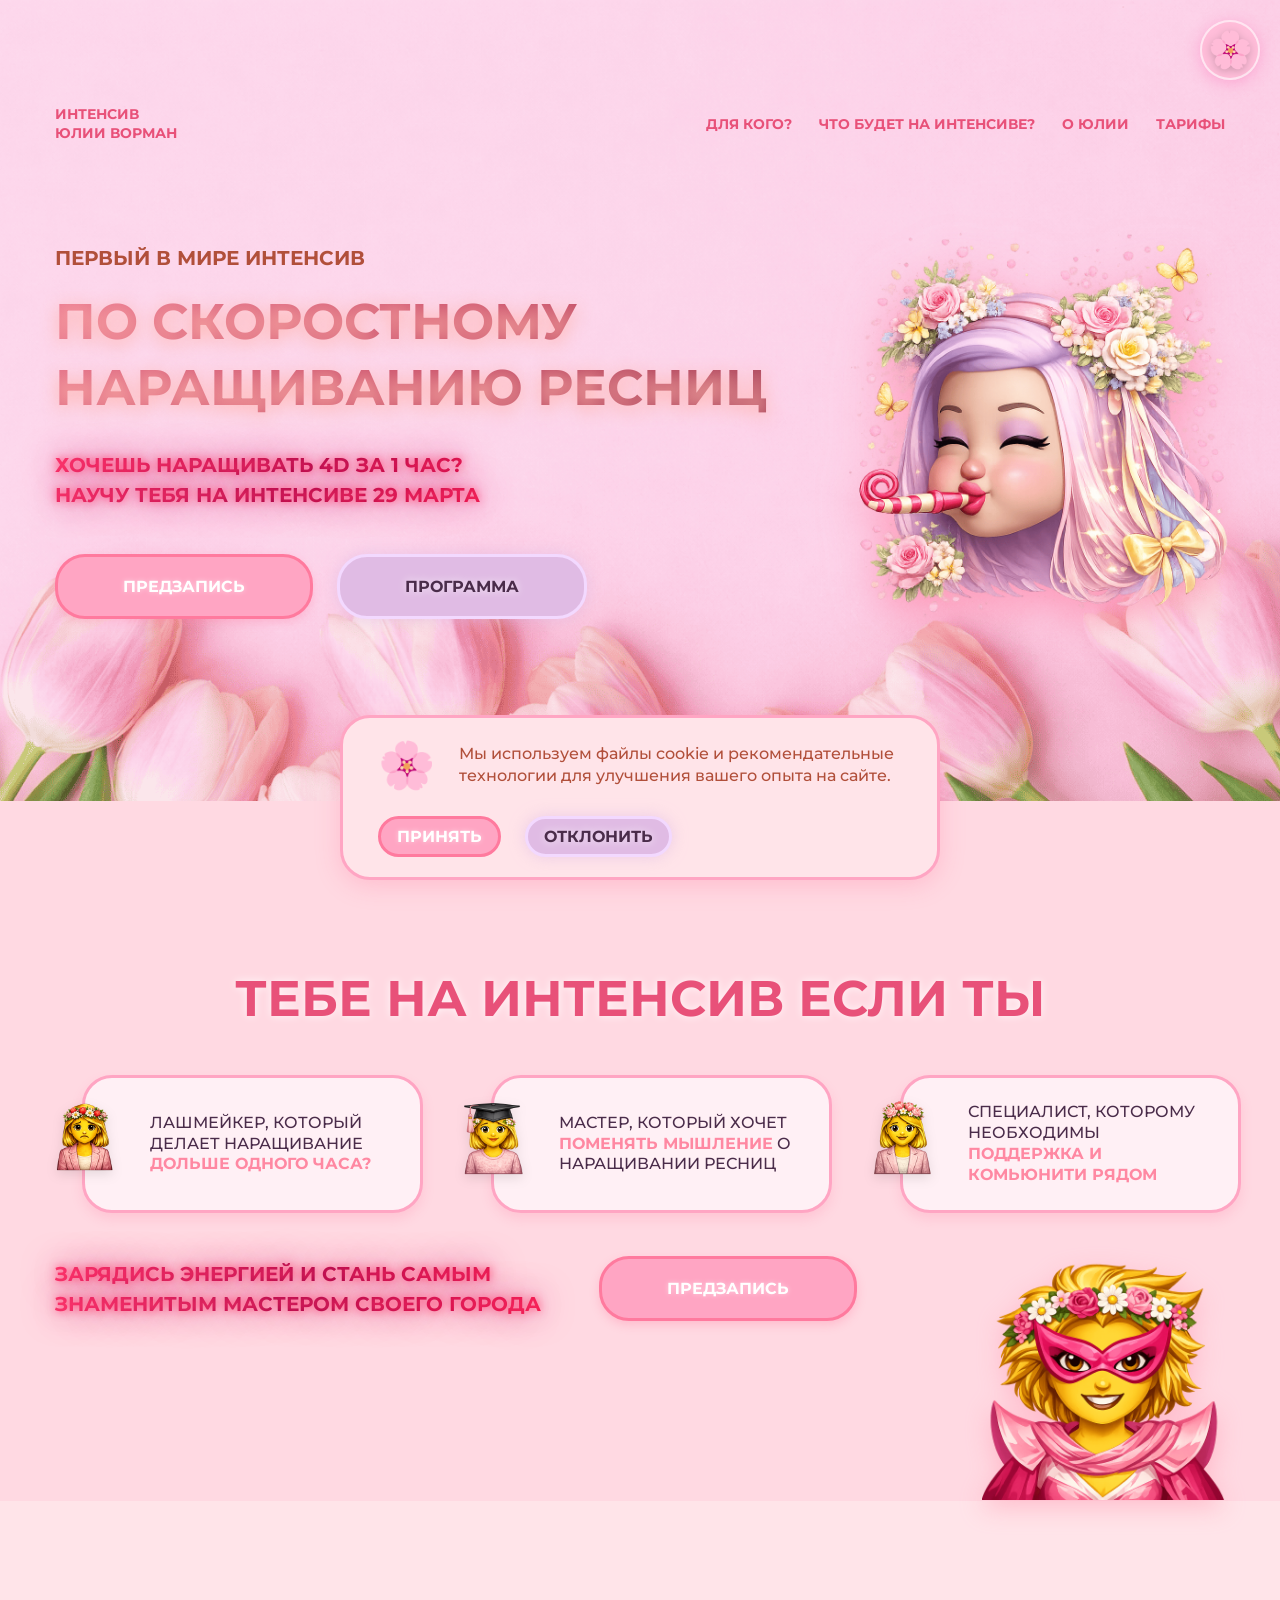
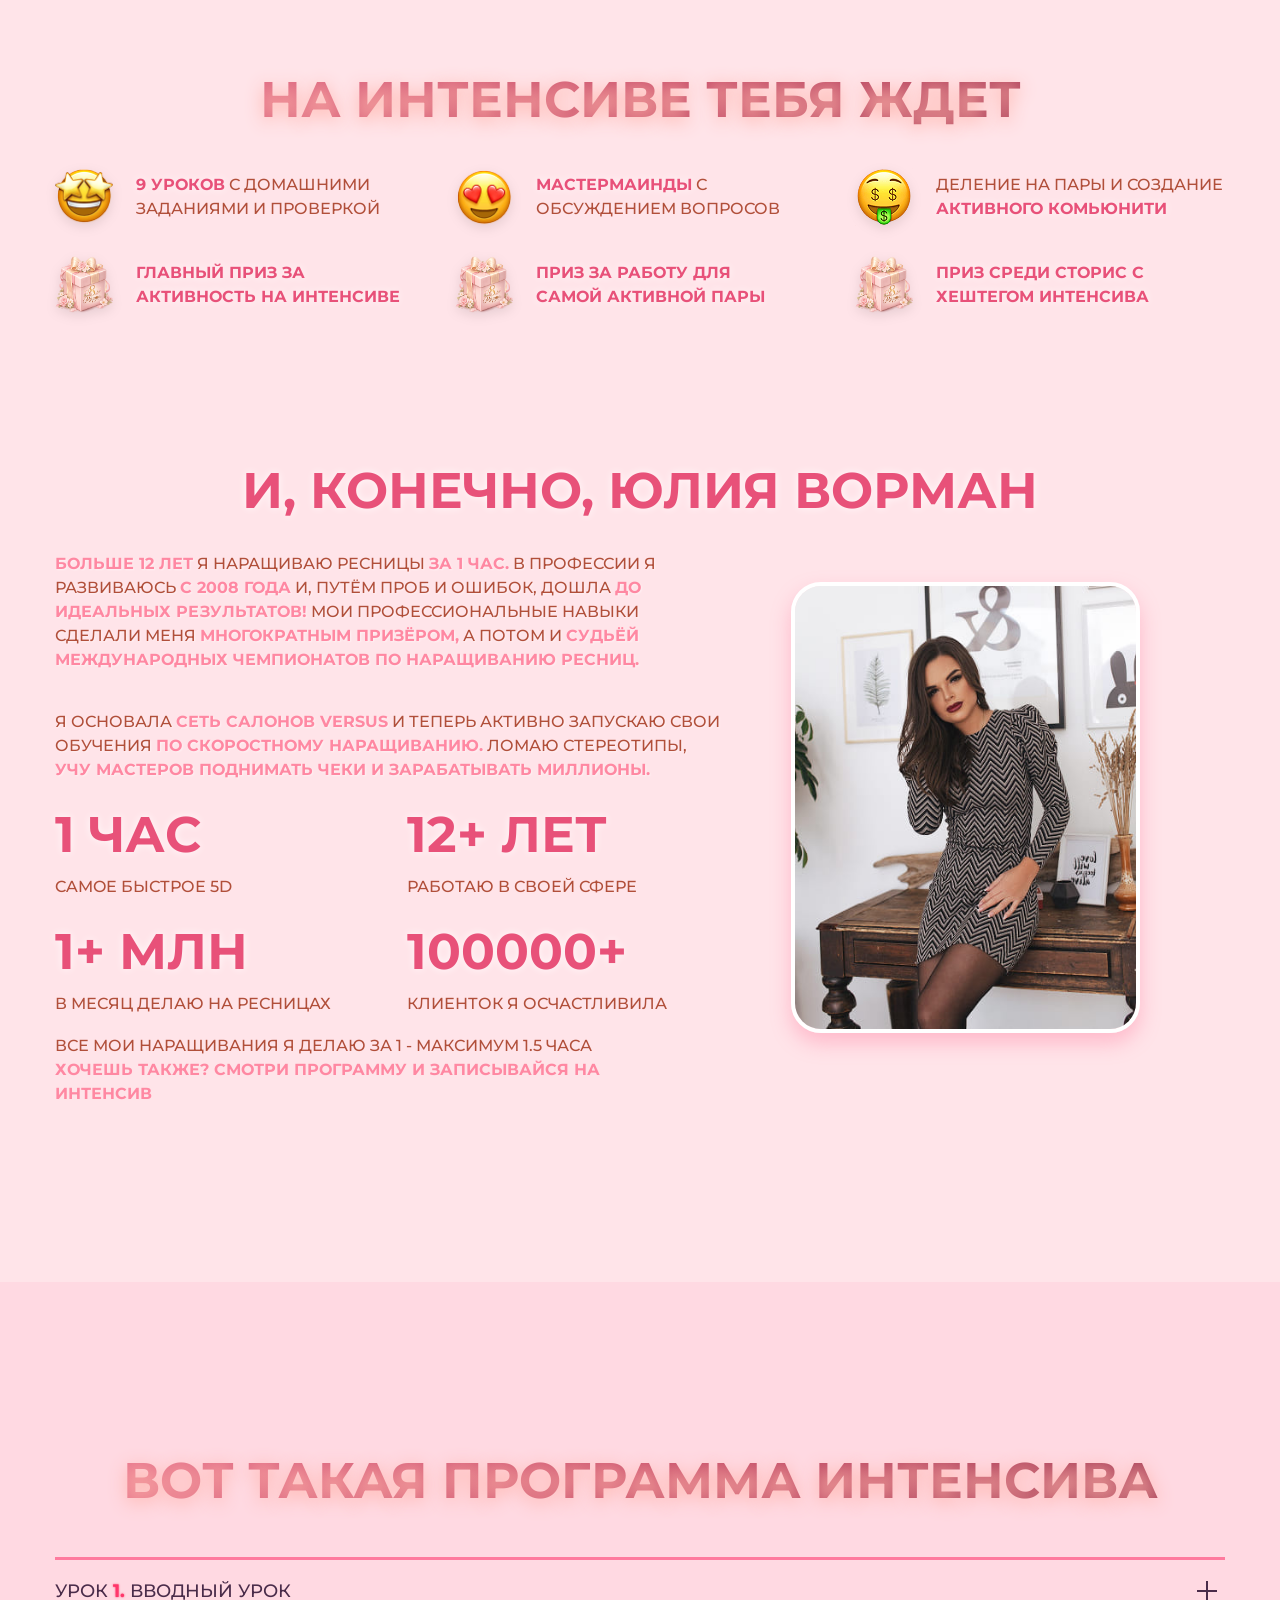
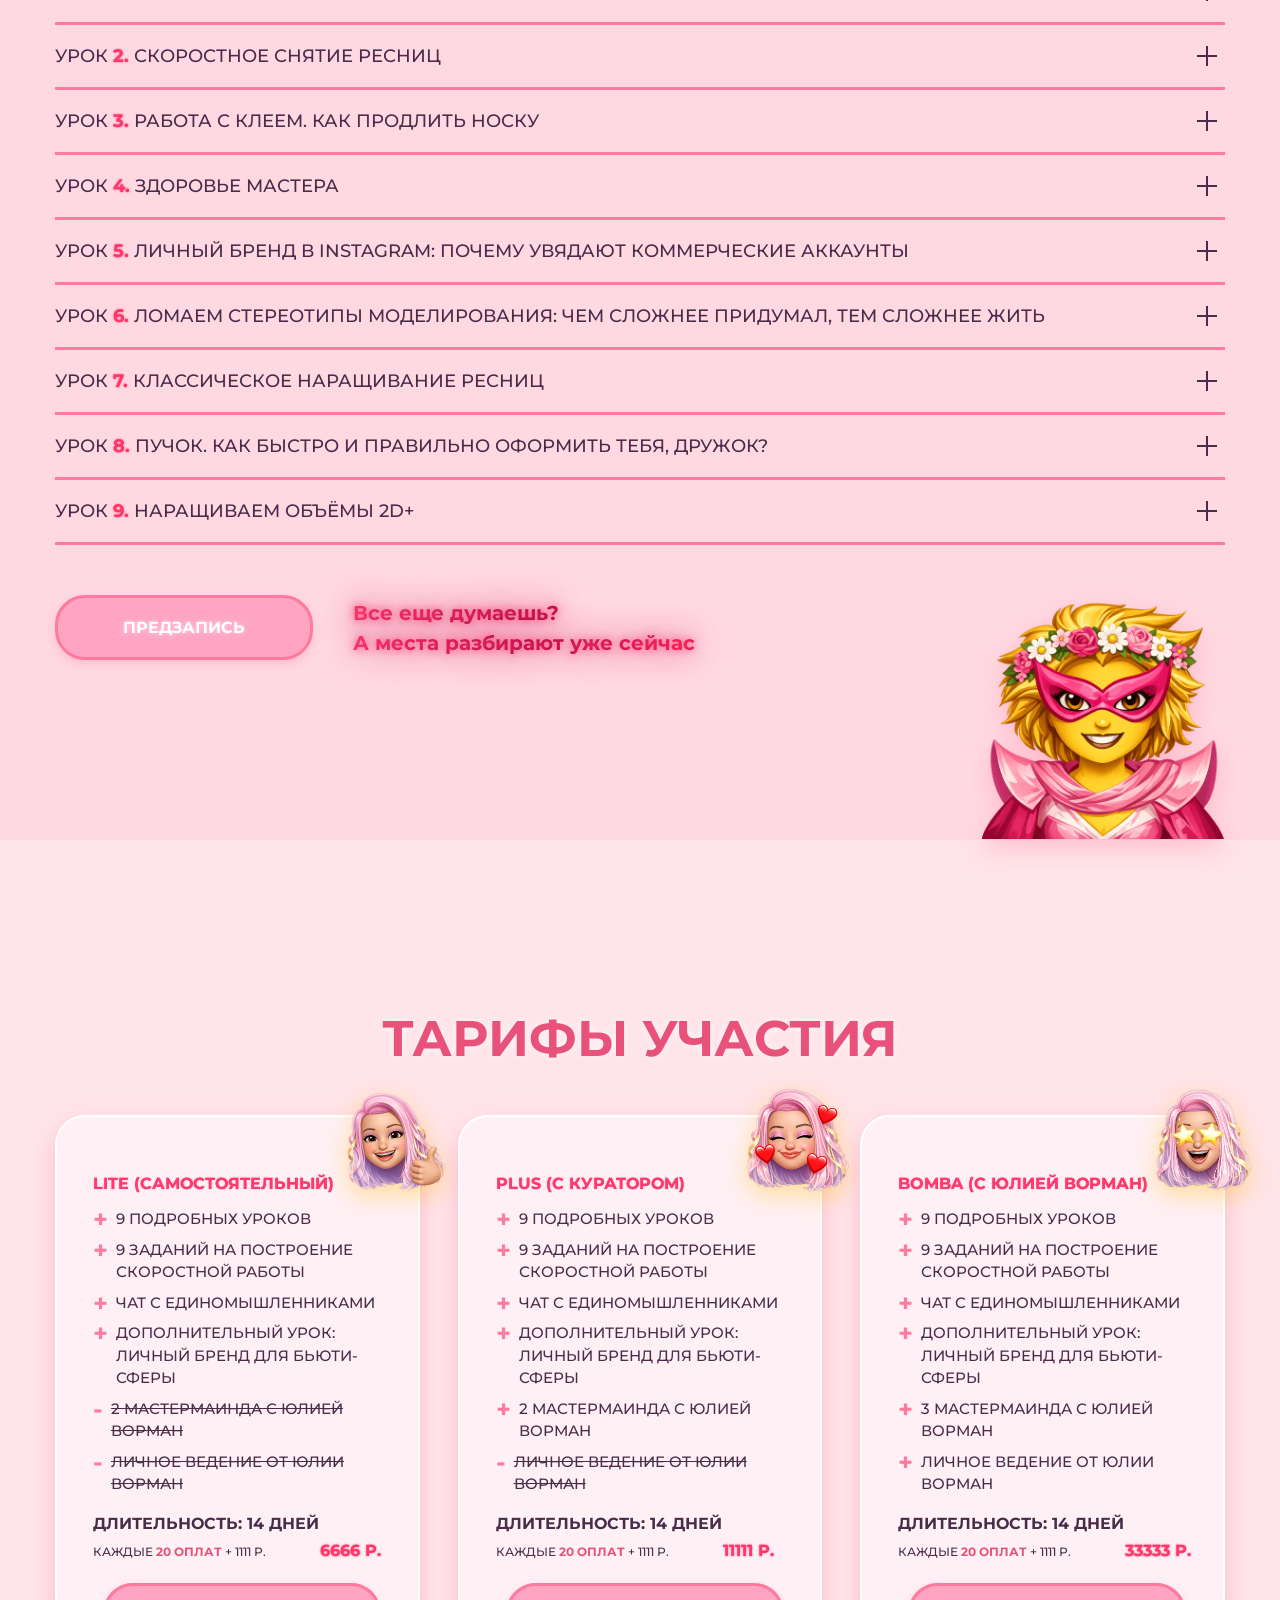
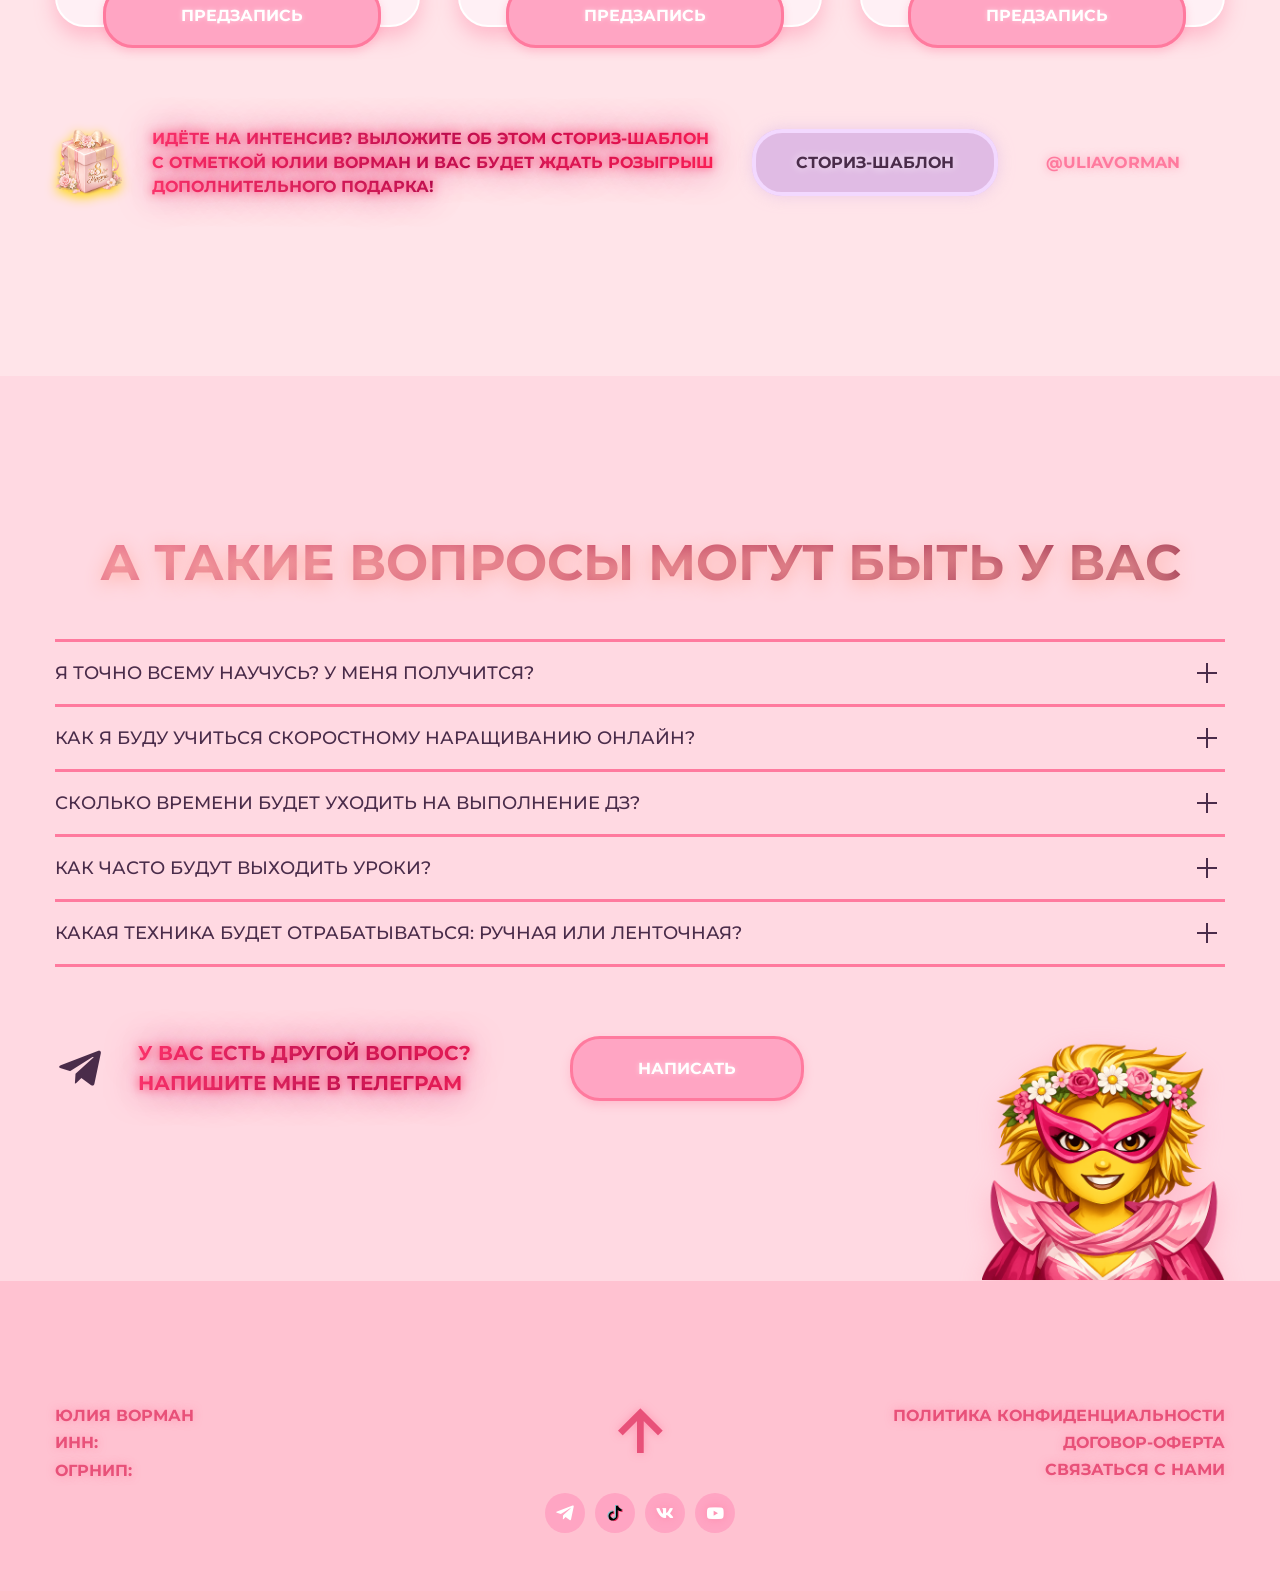
==== commit 7bf3872b: "index.html" ====
--- a/index.html
+++ b/index.html
@@ -9,8 +9,8 @@
     <meta name="apple-mobile-web-app-status-bar-style" content="black-translucent">
     
     <!-- Для Android -->
-    <meta name="theme-color" content="#FCD6EC" media="(prefers-color-scheme: light)">
-    <meta name="theme-color" content="#FCD6EC" media="(prefers-color-scheme: dark)">
+    <meta name="theme-color" content="#FFD9E2" media="(prefers-color-scheme: light)">
+    <meta name="theme-color" content="#FFD9E2" media="(prefers-color-scheme: dark)">
 
     <title>Онлайн-интенсив по наращиванию ресниц</title>
 
@@ -711,4 +711,4 @@
 
     <script src="./js/script.js"></script>
 </body>
-</html>+</html>
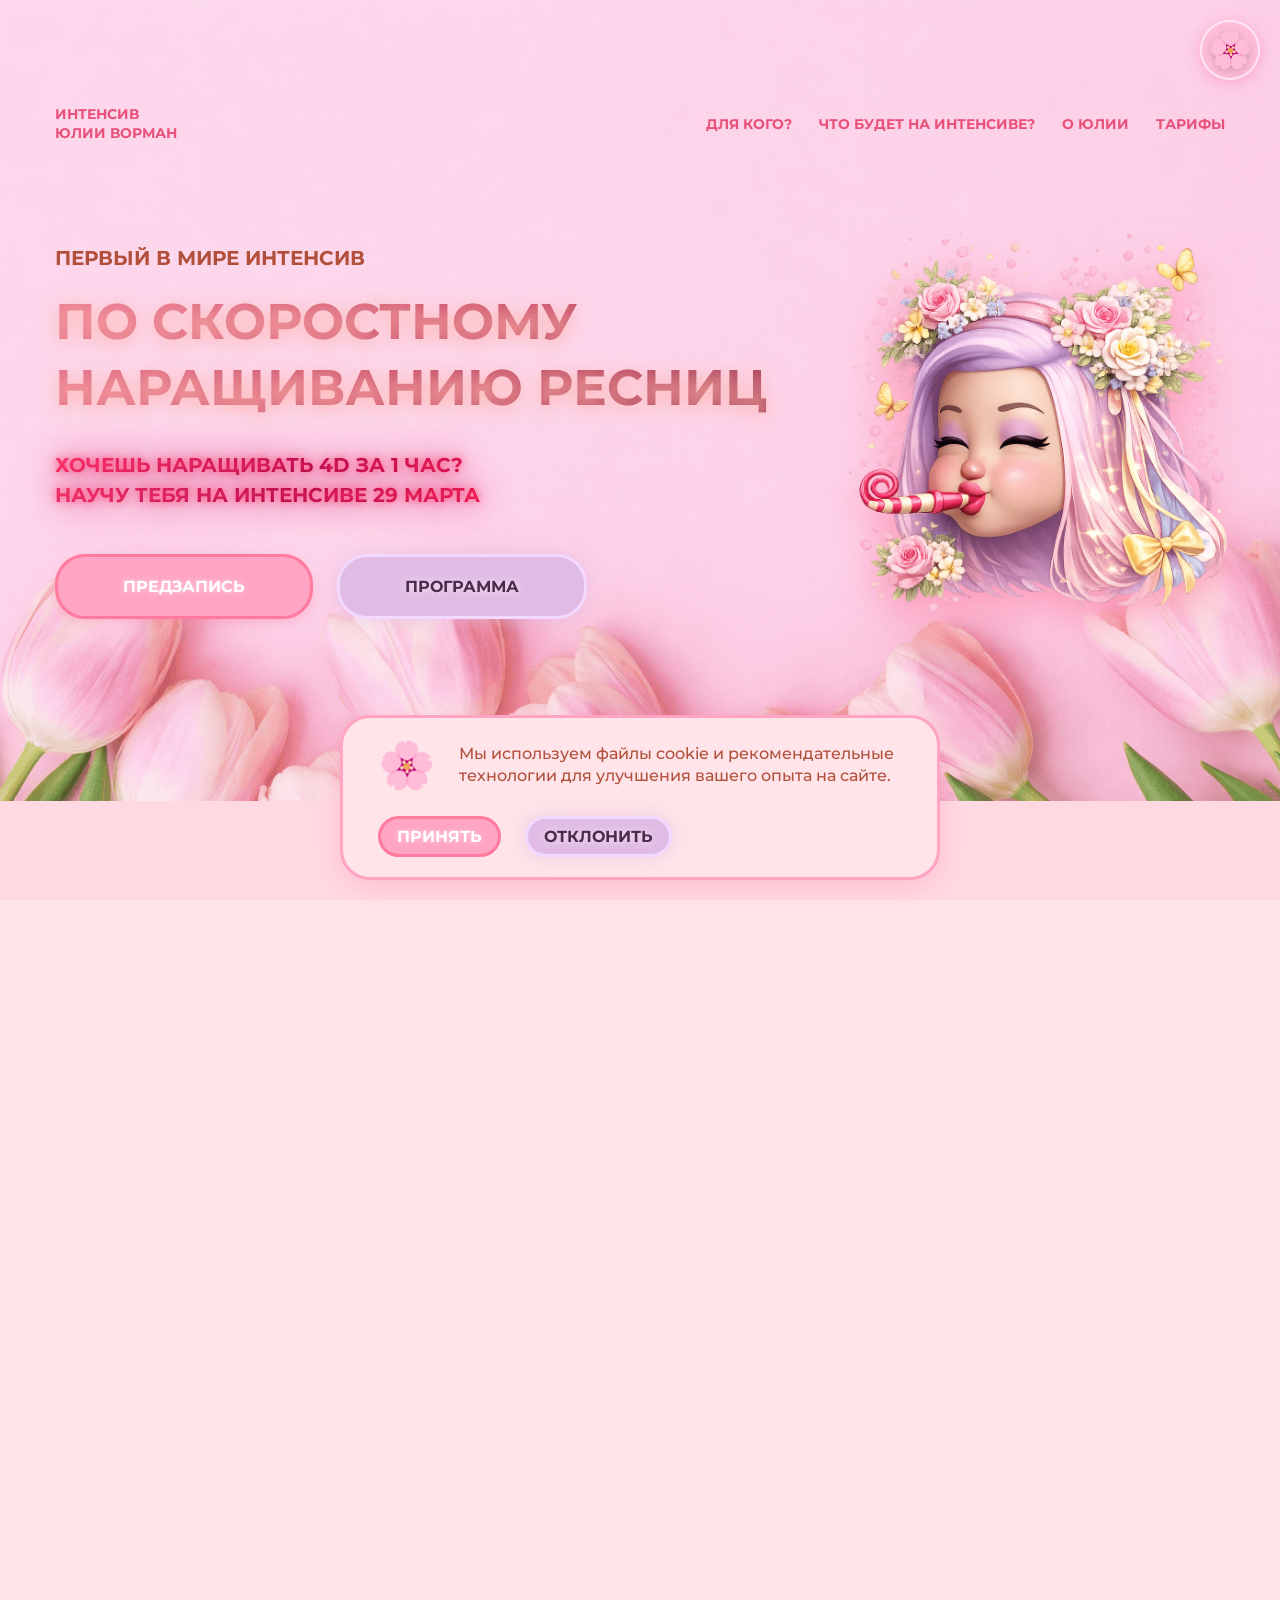
==== commit 3155a31b: "update" ====
--- a/index.html
+++ b/index.html
@@ -710,5 +710,34 @@
     </div>
 
     <script src="./js/script.js"></script>
+
+    <!-- <script>
+    document.documentElement.classList.add("no-scroll");
+    document.body.classList.add("no-scroll");
+
+    window.addEventListener("load", function () {
+        setTimeout(function () {
+            document.documentElement.classList.remove("no-scroll");
+            document.body.classList.remove("no-scroll");
+        }, 4500);
+    });
+    </script> -->
+
+    <script>
+    document.addEventListener("DOMContentLoaded", function () {
+        const preloader = document.querySelector(".preloader");
+        if (!preloader) return;
+
+        document.documentElement.classList.add("no-scroll");
+        document.body.classList.add("no-scroll");
+
+        window.addEventListener("load", function () {
+            setTimeout(function () {
+                document.documentElement.classList.remove("no-scroll");
+                document.body.classList.remove("no-scroll");
+            }, 4500);
+        });
+    });
+    </script>
 </body>
 </html>
--- a/css/style.css
+++ b/css/style.css
@@ -65,6 +65,8 @@
     align-items: center;
     z-index: 9999;
     animation: fadeOut 0.5s ease-in-out 4s forwards;
+
+    touch-action: none;
 }
 
 /* Контейнер */
@@ -275,6 +277,12 @@
 }
 
 /* Общие стили для всей страницы */
+html.no-scroll,
+body.no-scroll {
+    overflow: hidden;
+    height: 100%;
+}
+
 body {
     overflow-x: hidden;
     -webkit-touch-callout: none;
